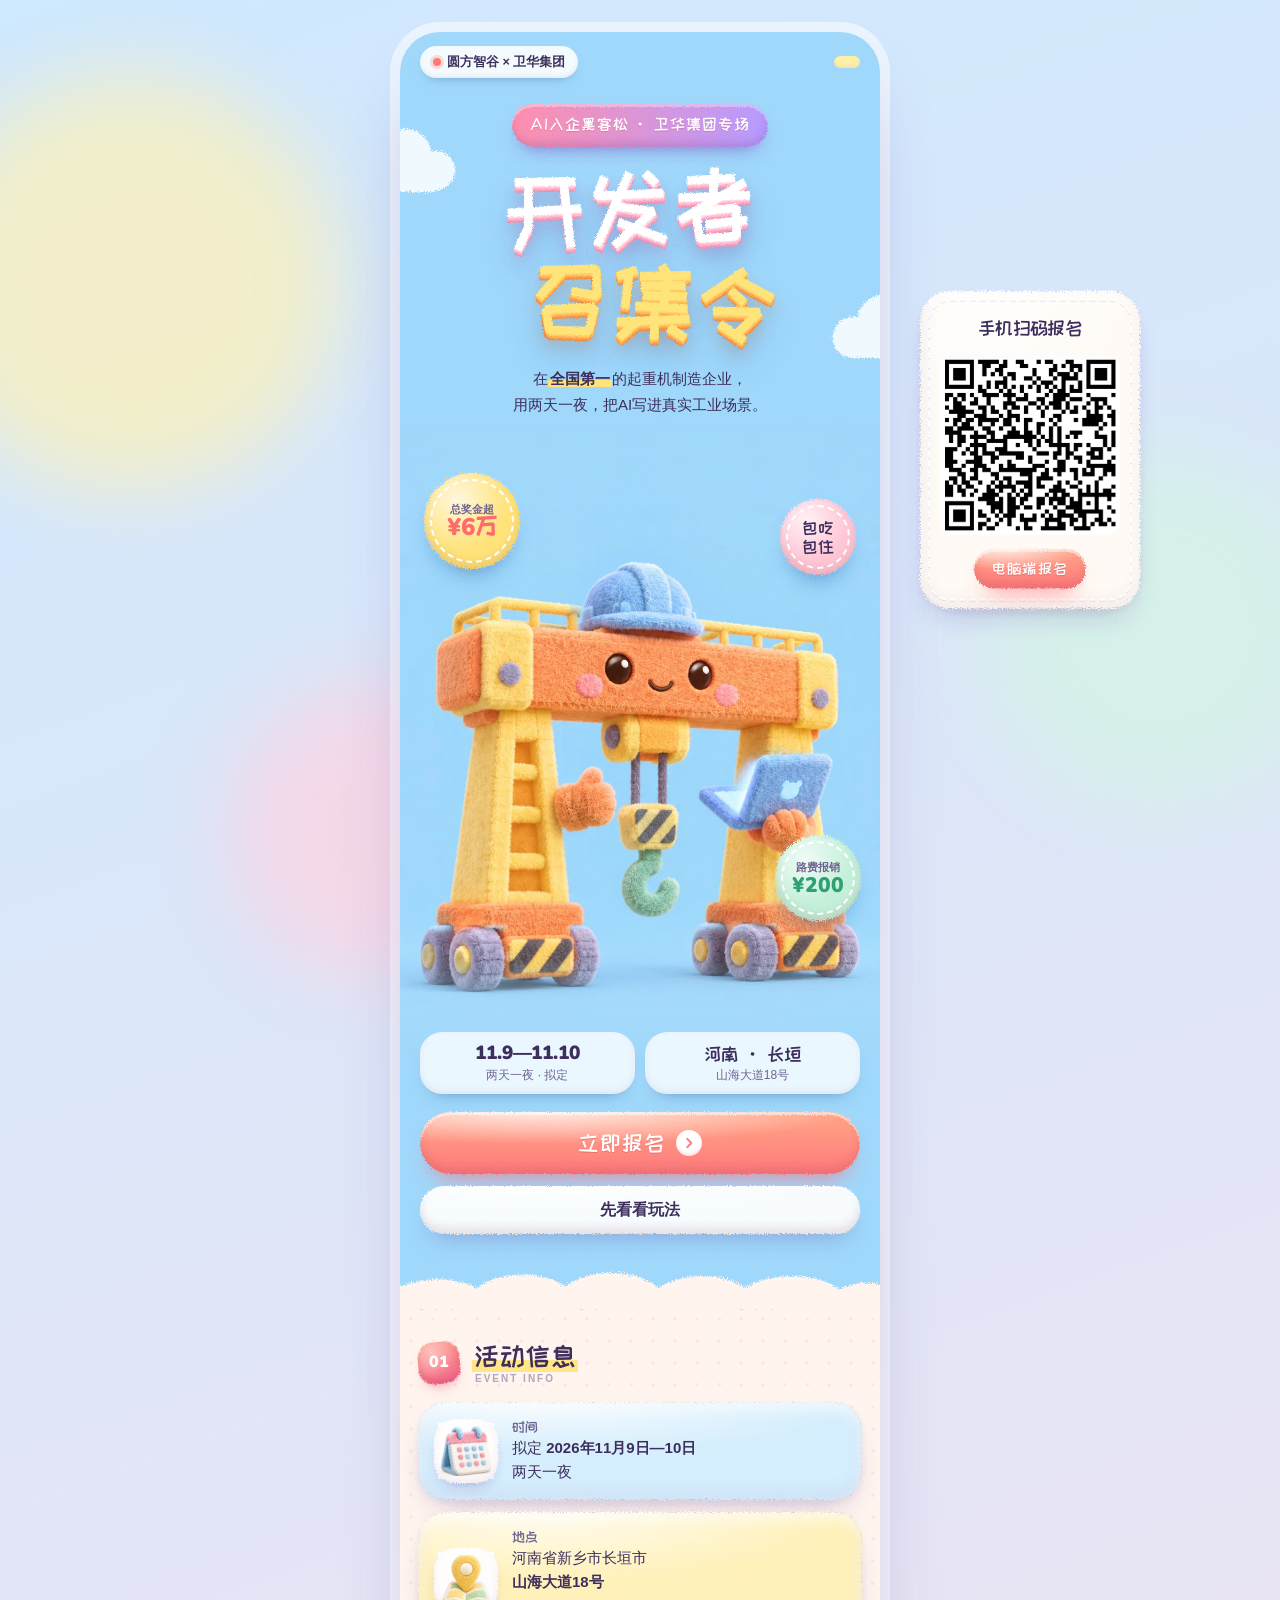
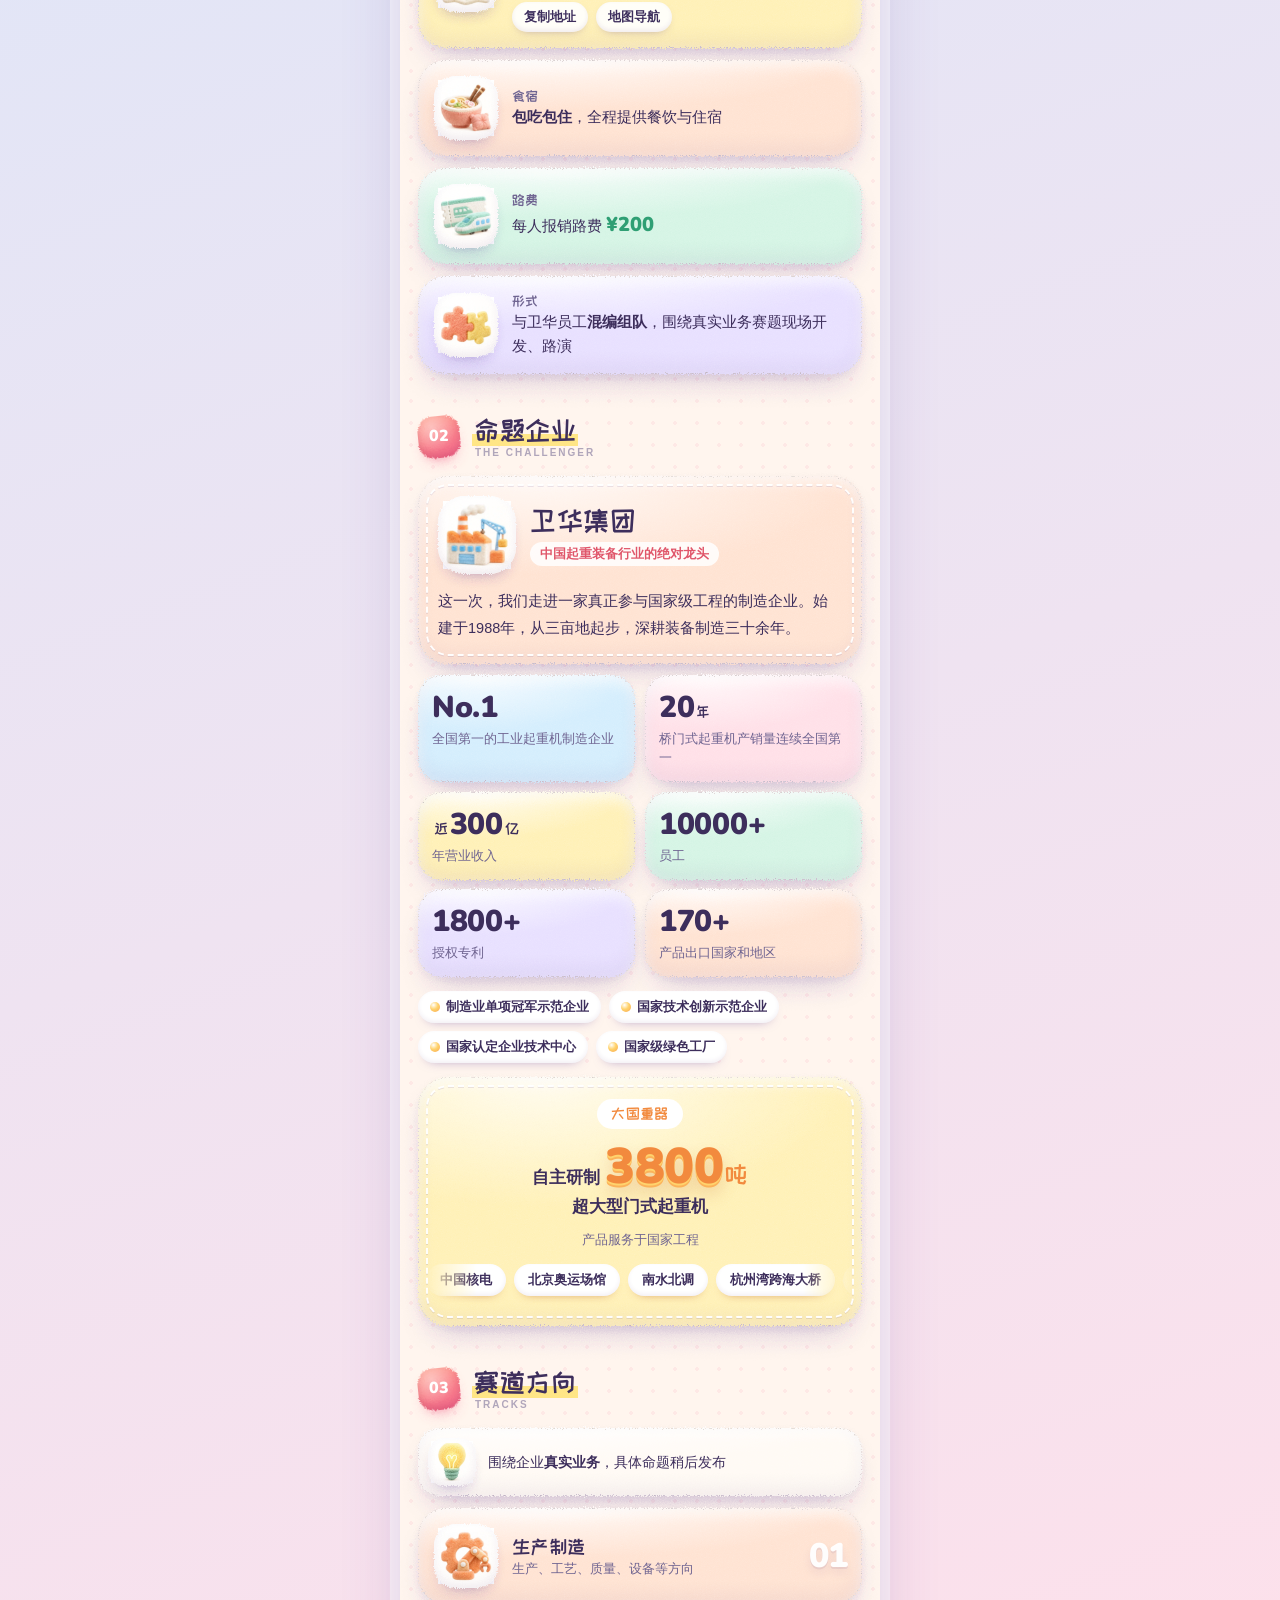
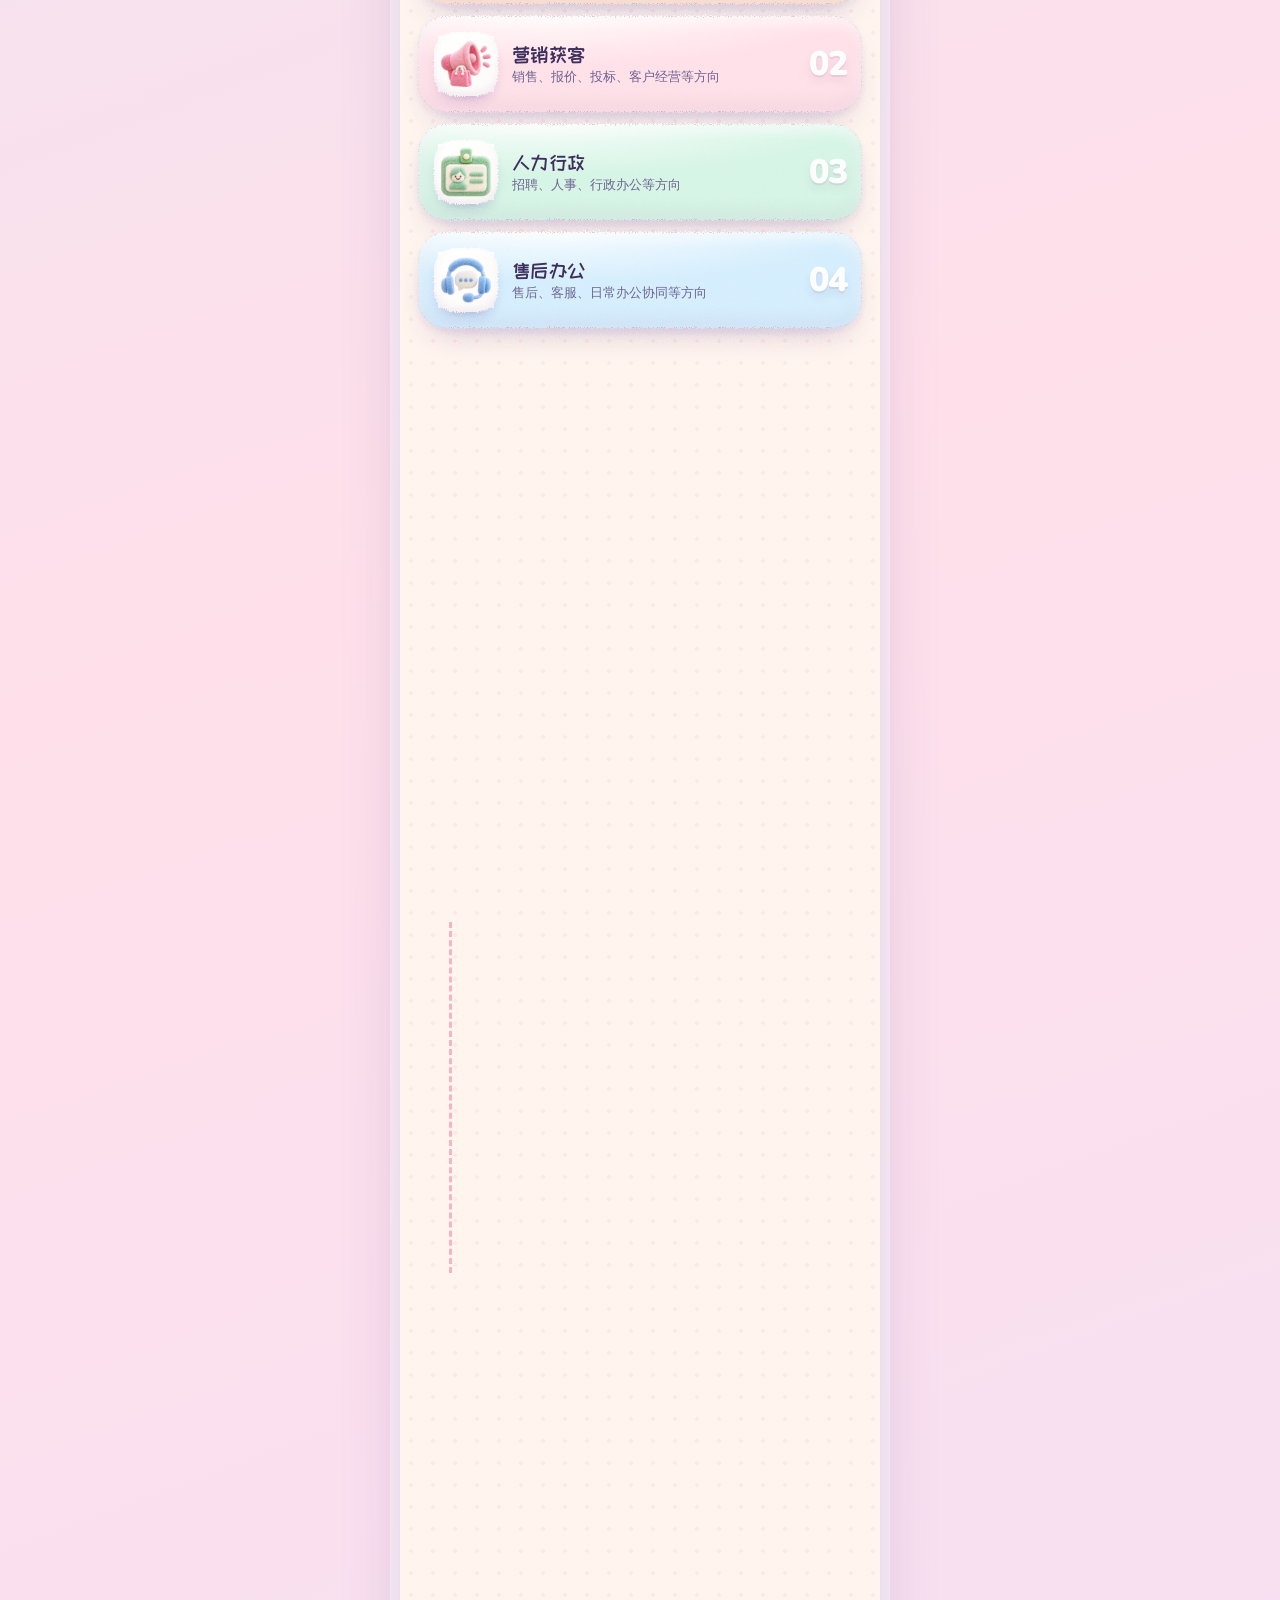
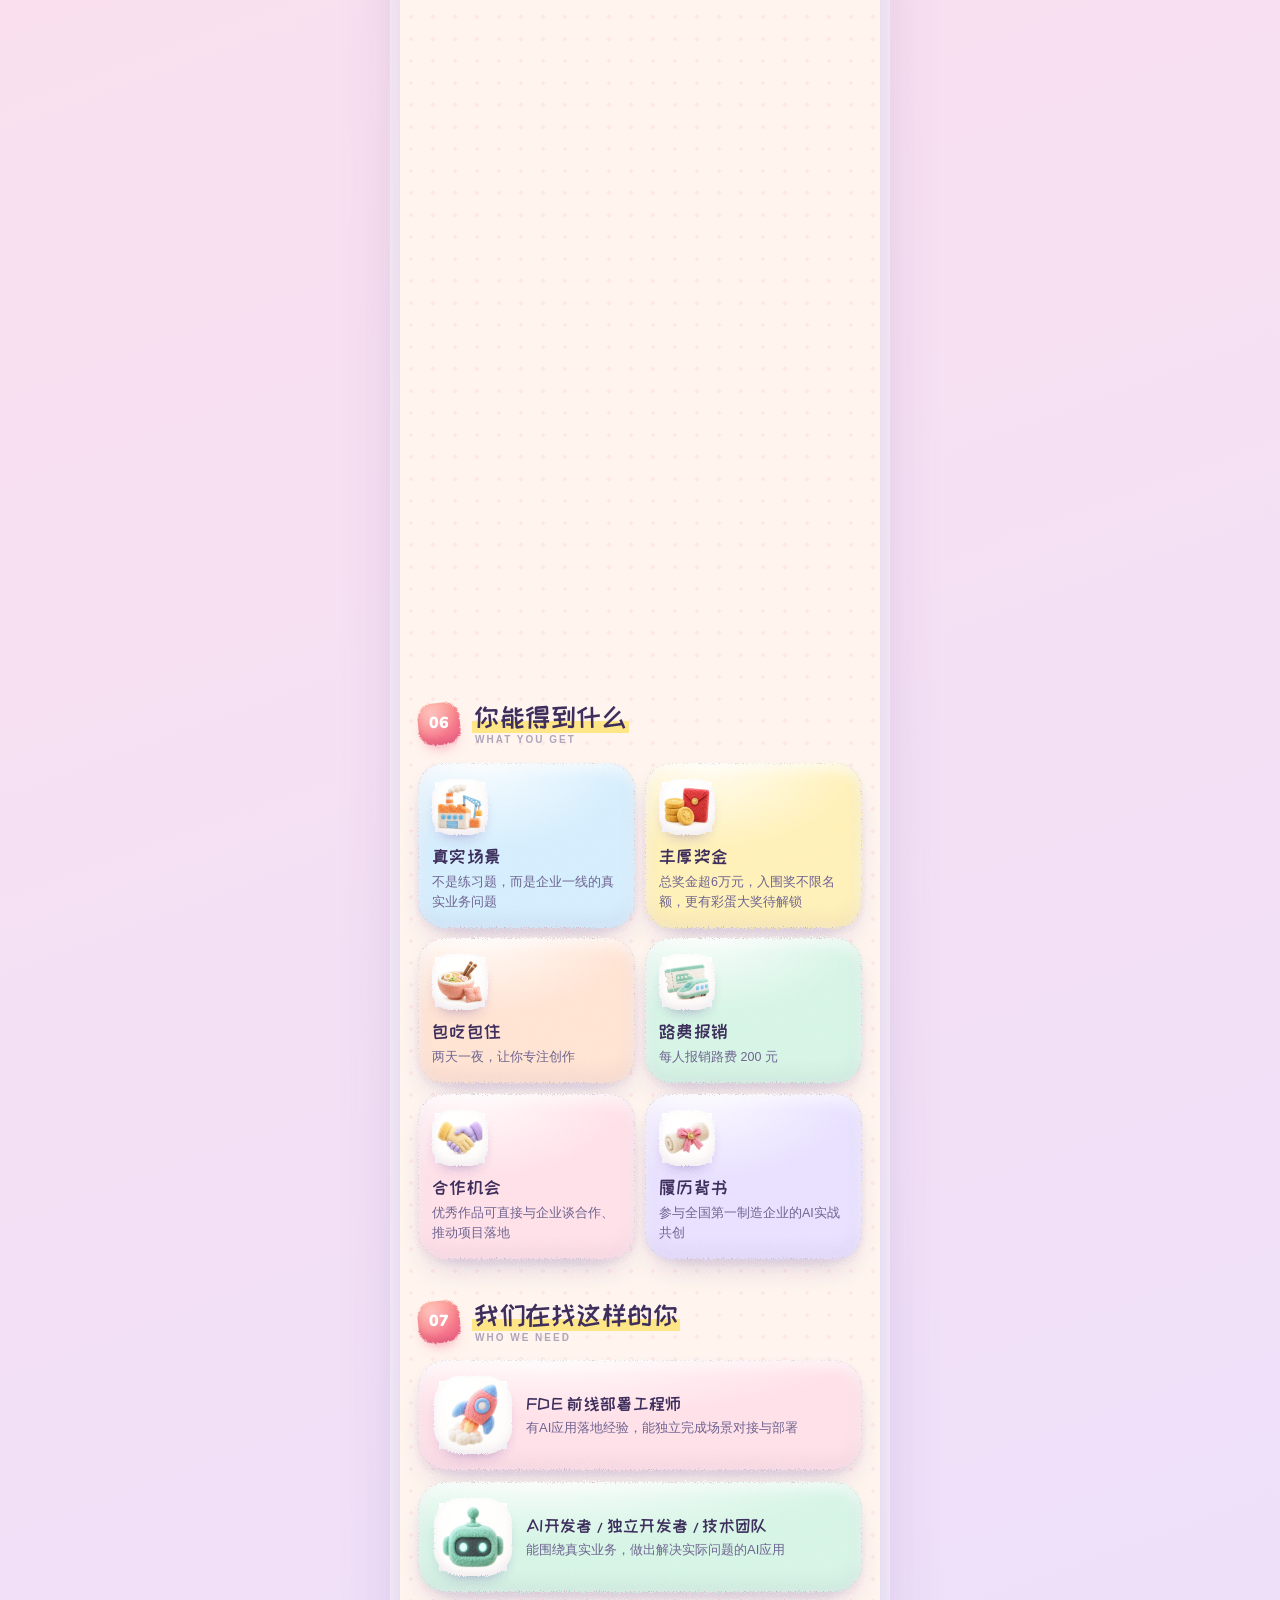
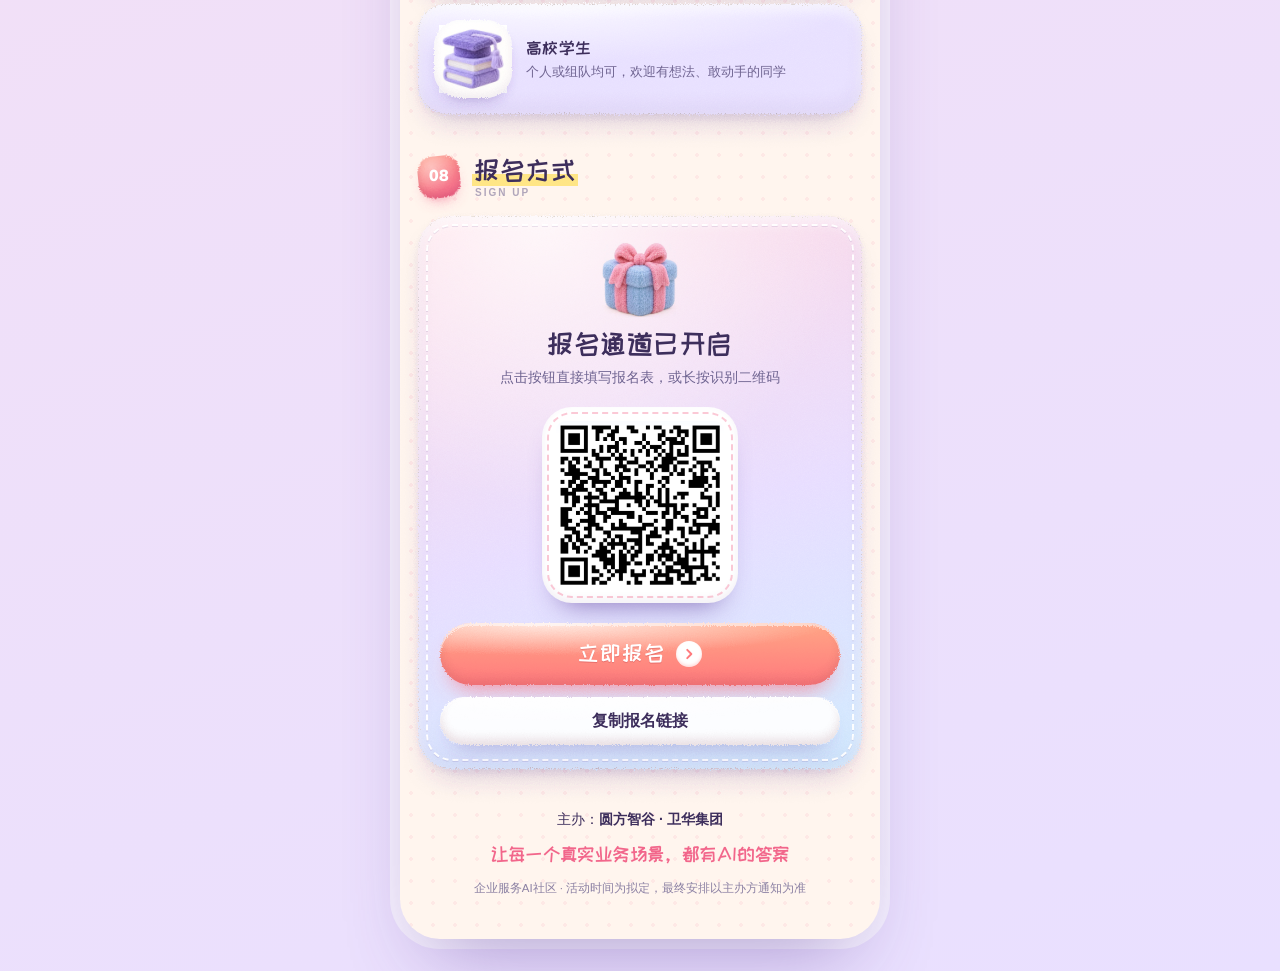
==== index.html @ 85cbe7b7 "Add plush-style signup H5 for Weihua AI hackathon Co-authored-by: factory-droid[bot] <138933559+fact" ====
<!DOCTYPE html>
<html lang="zh-CN">
<head>
  <meta charset="UTF-8">
  <meta name="viewport" content="width=device-width, initial-scale=1, viewport-fit=cover">
  <meta name="format-detection" content="telephone=no">
  <meta name="theme-color" content="#a0d8fb">
  <title>开发者召集令 · AI入企黑客松 卫华集团专场</title>
  <meta name="description" content="在全国第一的起重机制造企业，用两天一夜，把AI写进真实工业场景。2026年11月9日—10日，河南长垣，总奖金超6万元，包吃包住，每人报销路费200元。">
  <meta property="og:title" content="开发者召集令 · AI入企黑客松 卫华集团专场">
  <meta property="og:description" content="两天一夜，把AI写进真实工业场景。总奖金超6万，包吃包住，路费报销。">
  <meta property="og:image" content="assets/img/hero-crane.webp">
  <link rel="icon" href="assets/img/favicon.png">
  <link rel="apple-touch-icon" href="assets/img/favicon.png">
  <link rel="preload" href="assets/fonts/display.woff2" as="font" type="font/woff2" crossorigin>
  <link rel="preload" href="assets/img/hero-crane.webp" as="image">
  <link rel="stylesheet" href="css/style.css">
  <script>document.documentElement.classList.add('js')</script>
</head>
<body>
  <svg class="defs" width="0" height="0" aria-hidden="true" focusable="false">
    <filter id="fuzz" x="-6%" y="-6%" width="112%" height="112%">
      <feTurbulence type="fractalNoise" baseFrequency="0.8" numOctaves="2" seed="7" result="noise"/>
      <feDisplacementMap in="SourceGraphic" in2="noise" scale="7" xChannelSelector="R" yChannelSelector="G"/>
    </filter>
    <filter id="fuzz-soft" x="-6%" y="-6%" width="112%" height="112%">
      <feTurbulence type="fractalNoise" baseFrequency="0.95" numOctaves="2" seed="3" result="noise"/>
      <feDisplacementMap in="SourceGraphic" in2="noise" scale="4" xChannelSelector="R" yChannelSelector="G"/>
    </filter>
    <filter id="fuzz-text" x="-4%" y="-4%" width="108%" height="112%">
      <feTurbulence type="fractalNoise" baseFrequency="1.1" numOctaves="2" seed="11" result="noise"/>
      <feDisplacementMap in="SourceGraphic" in2="noise" scale="3.2" xChannelSelector="R" yChannelSelector="G"/>
    </filter>
  </svg>

  <div class="backdrop" aria-hidden="true">
    <span class="blob b1"></span><span class="blob b2"></span><span class="blob b3"></span>
  </div>

  <aside class="desk-qr" aria-label="手机扫码报名">
    <div class="plush tone-cream desk-qr-card">
      <i class="seam"></i>
      <p class="desk-qr-title d">手机扫码报名</p>
      <img src="assets/img/signup-qr.png" alt="卫华集团黑客松大赛报名二维码" width="180" height="180">
      <a class="btn btn-primary btn-sm" href="https://yuanfangs.feishu.cn/share/base/form/shrcnOpvaC4x1ngvjy9PkSWt6Gh" target="_blank" rel="noopener" data-signup>电脑端报名</a>
    </div>
  </aside>

  <main class="page">
    <!-- 主视觉 -->
    <header class="hero" id="top">
      <div class="hero-top">
        <span class="pill pill-white"><i class="dot"></i>圆方智谷 × 卫华集团</span>
        <span class="pill pill-lemon" id="countdown" hidden></span>
      </div>

      <div class="hero-copy">
        <p class="hero-kicker d">AI入企黑客松 · 卫华集团专场</p>
        <h1 class="hero-title d" aria-label="开发者召集令">
          <span class="t1">开发者</span>
          <span class="t2">召集令</span>
        </h1>
        <p class="hero-sub">在<b>全国第一</b>的起重机制造企业，<br>用两天一夜，把AI写进真实工业场景。</p>
      </div>

      <div class="hero-stage">
        <img class="hero-crane" src="assets/img/hero-crane.webp" width="900" height="1200" alt="抱着笔记本电脑的毛绒起重机吉祥物">
        <div class="sticker s-prize" data-boing>
          <small>总奖金超</small><b class="n">¥6万</b>
        </div>
        <div class="sticker s-stay" data-boing>包吃<br>包住</div>
        <div class="sticker s-ticket" data-boing><small>路费报销</small><b class="n">¥200</b></div>
      </div>

      <div class="hero-facts">
        <div class="fact"><b class="n">11.9—11.10</b><span>两天一夜 · 拟定</span></div>
        <div class="fact"><b class="d">河南 · 长垣</b><span>山海大道18号</span></div>
      </div>

      <div class="hero-cta" id="heroCta">
        <a class="btn btn-primary btn-lg" href="https://yuanfangs.feishu.cn/share/base/form/shrcnOpvaC4x1ngvjy9PkSWt6Gh" target="_blank" rel="noopener" data-signup>
          <span>立即报名</span><i class="arrow" aria-hidden="true"></i>
        </a>
        <a class="btn btn-soft" href="#info">先看看玩法</a>
      </div>

      <svg class="hero-cloud" viewBox="0 0 480 60" preserveAspectRatio="none" aria-hidden="true">
        <path d="M0 60 V34 C30 14 58 14 84 30 C104 8 146 6 168 28 C192 4 236 4 258 30 C280 10 320 8 342 30 C366 8 412 10 432 32 C450 20 468 22 480 30 V60 Z"/>
      </svg>
    </header>

    <!-- 01 活动信息 -->
    <section class="sec" id="info">
      <div class="sec-head reveal">
        <span class="sec-no n">01</span>
        <h2 class="d">活动信息</h2>
        <span class="sec-en">EVENT INFO</span>
      </div>

      <ul class="info-list">
        <li class="plush info-item tone-sky reveal">
          <span class="tile"><img src="assets/img/ic-calendar.webp" alt="" width="160" height="160"></span>
          <div class="info-body">
            <h3 class="d">时间</h3>
            <p>拟定 <b>2026年11月9日—10日</b><br>两天一夜</p>
          </div>
        </li>
        <li class="plush info-item tone-lemon reveal">
          <span class="tile"><img src="assets/img/ic-pin.webp" alt="" width="160" height="160"></span>
          <div class="info-body">
            <h3 class="d">地点</h3>
            <p>河南省新乡市长垣市<br><b>山海大道18号</b></p>
            <div class="info-actions">
              <button class="chip-btn" type="button" data-copy="河南省新乡市长垣市山海大道18号" data-toast="地址已复制">复制地址</button>
              <a class="chip-btn" href="https://uri.amap.com/search?keyword=%E6%B2%B3%E5%8D%97%E7%9C%81%E6%96%B0%E4%B9%A1%E5%B8%82%E9%95%BF%E5%9E%A3%E5%B8%82%E5%B1%B1%E6%B5%B7%E5%A4%A7%E9%81%9318%E5%8F%B7" target="_blank" rel="noopener">地图导航</a>
            </div>
          </div>
        </li>
        <li class="plush info-item tone-peach reveal">
          <span class="tile"><img src="assets/img/ic-food.webp" alt="" width="160" height="160"></span>
          <div class="info-body">
            <h3 class="d">食宿</h3>
            <p><b>包吃包住</b>，全程提供餐饮与住宿</p>
          </div>
        </li>
        <li class="plush info-item tone-mint reveal">
          <span class="tile"><img src="assets/img/ic-ticket.webp" alt="" width="160" height="160"></span>
          <div class="info-body">
            <h3 class="d">路费</h3>
            <p>每人报销路费 <b class="n">¥200</b></p>
          </div>
        </li>
        <li class="plush info-item tone-lilac reveal">
          <span class="tile"><img src="assets/img/ic-puzzle.webp" alt="" width="160" height="160"></span>
          <div class="info-body">
            <h3 class="d">形式</h3>
            <p>与卫华员工<b>混编组队</b>，围绕真实业务赛题现场开发、路演</p>
          </div>
        </li>
      </ul>
    </section>

    <!-- 02 命题企业 -->
    <section class="sec" id="company">
      <div class="sec-head reveal">
        <span class="sec-no n">02</span>
        <h2 class="d">命题企业</h2>
        <span class="sec-en">THE CHALLENGER</span>
      </div>

      <div class="plush company-card tone-peach reveal">
        <i class="seam"></i>
        <div class="company-top">
          <span class="tile tile-lg"><img src="assets/img/ic-factory.webp" alt="" width="160" height="160"></span>
          <div>
            <h3 class="d">卫华集团</h3>
            <p class="company-tag">中国起重装备行业的绝对龙头</p>
          </div>
        </div>
        <p class="company-lead">这一次，我们走进一家真正参与国家级工程的制造企业。始建于1988年，从三亩地起步，深耕装备制造三十余年。</p>
      </div>

      <div class="stats">
        <div class="plush stat tone-sky reveal"><b class="n">No.1</b><span>全国第一的工业起重机制造企业</span></div>
        <div class="plush stat tone-pink reveal"><b class="n">20<em>年</em></b><span>桥门式起重机产销量连续全国第一</span></div>
        <div class="plush stat tone-lemon reveal"><b class="n"><em>近</em>300<em>亿</em></b><span>年营业收入</span></div>
        <div class="plush stat tone-mint reveal"><b class="n">10000+</b><span>员工</span></div>
        <div class="plush stat tone-lilac reveal"><b class="n">1800+</b><span>授权专利</span></div>
        <div class="plush stat tone-peach reveal"><b class="n">170+</b><span>产品出口国家和地区</span></div>
      </div>

      <ul class="honors reveal">
        <li>制造业单项冠军示范企业</li>
        <li>国家技术创新示范企业</li>
        <li>国家认定企业技术中心</li>
        <li>国家级绿色工厂</li>
      </ul>

      <div class="plush mega tone-lemon reveal">
        <i class="seam"></i>
        <p class="mega-label d">大国重器</p>
        <p class="mega-main">自主研制 <b class="n">3800</b><b class="d">吨</b><br>超大型门式起重机</p>
        <p class="mega-sub">产品服务于国家工程</p>
        <div class="marquee" aria-label="中国核电、北京奥运场馆、南水北调、杭州湾跨海大桥">
          <div class="marquee-track">
            <span>中国核电</span><span>北京奥运场馆</span><span>南水北调</span><span>杭州湾跨海大桥</span>
            <span aria-hidden="true">中国核电</span><span aria-hidden="true">北京奥运场馆</span><span aria-hidden="true">南水北调</span><span aria-hidden="true">杭州湾跨海大桥</span>
          </div>
        </div>
      </div>
    </section>

    <!-- 03 赛道方向 -->
    <section class="sec" id="tracks">
      <div class="sec-head reveal">
        <span class="sec-no n">03</span>
        <h2 class="d">赛道方向</h2>
        <span class="sec-en">TRACKS</span>
      </div>

      <div class="plush notice tone-cream reveal">
        <span class="tile tile-sm"><img src="assets/img/ic-bulb.webp" alt="" width="160" height="160"></span>
        <p>围绕企业<b>真实业务</b>，具体命题稍后发布</p>
      </div>

      <ol class="tracks">
        <li class="plush track tone-peach reveal">
          <span class="tile"><img src="assets/img/ic-track-make.webp" alt="" width="160" height="160"></span>
          <div><h3 class="d">生产制造</h3><p>生产、工艺、质量、设备等方向</p></div>
          <span class="track-no n">01</span>
        </li>
        <li class="plush track tone-pink reveal">
          <span class="tile"><img src="assets/img/ic-track-market.webp" alt="" width="160" height="160"></span>
          <div><h3 class="d">营销获客</h3><p>销售、报价、投标、客户经营等方向</p></div>
          <span class="track-no n">02</span>
        </li>
        <li class="plush track tone-mint reveal">
          <span class="tile"><img src="assets/img/ic-track-hr.webp" alt="" width="160" height="160"></span>
          <div><h3 class="d">人力行政</h3><p>招聘、人事、行政办公等方向</p></div>
          <span class="track-no n">03</span>
        </li>
        <li class="plush track tone-sky reveal">
          <span class="tile"><img src="assets/img/ic-track-service.webp" alt="" width="160" height="160"></span>
          <div><h3 class="d">售后办公</h3><p>售后、客服、日常办公协同等方向</p></div>
          <span class="track-no n">04</span>
        </li>
        <li class="plush track tone-lilac reveal">
          <span class="tile"><img src="assets/img/ic-track-content.webp" alt="" width="160" height="160"></span>
          <div><h3 class="d">内容创作</h3><p>文案、设计素材、视频、培训材料等方向</p></div>
          <span class="track-no n">05</span>
        </li>
      </ol>
    </section>

    <!-- 04 两天一夜怎么玩 -->
    <section class="sec" id="flow">
      <div class="sec-head reveal">
        <span class="sec-no n">04</span>
        <h2 class="d">两天一夜怎么玩</h2>
        <span class="sec-en">HOW IT WORKS</span>
      </div>

      <figure class="plush team-card reveal">
        <img src="assets/img/team.webp" width="960" height="720" alt="三只毛绒小伙伴击掌组队：开发者、工程师和学生">
        <figcaption><span class="d">外部开发者 × 卫华员工</span>组成实战小队</figcaption>
      </figure>

      <ol class="steps">
        <li class="step reveal">
          <span class="tile tone-peach-bg"><img src="assets/img/ic-puzzle.webp" alt="" width="160" height="160"></span>
          <div class="plush step-card tone-white">
            <span class="step-no n">STEP 1</span>
            <h3 class="d">混编组队</h3>
            <p>外部开发者与卫华员工混编，组成实战小队</p>
          </div>
        </li>
        <li class="step reveal">
          <span class="tile tone-sky-bg"><img src="assets/img/ic-laptop.webp" alt="" width="160" height="160"></span>
          <div class="plush step-card tone-white">
            <span class="step-no n">STEP 2</span>
            <h3 class="d">现场开发</h3>
            <p>两天一夜，围绕真实赛题动手共创</p>
          </div>
        </li>
        <li class="step reveal">
          <span class="tile tone-pink-bg"><img src="assets/img/ic-mic.webp" alt="" width="160" height="160"></span>
          <div class="plush step-card tone-white">
            <span class="step-no n">STEP 3</span>
            <h3 class="d">路演</h3>
            <p>各队呈现作品，现场讲解与答辩</p>
          </div>
        </li>
        <li class="step reveal">
          <span class="tile tone-lemon-bg"><img src="assets/img/ic-medal.webp" alt="" width="160" height="160"></span>
          <div class="plush step-card tone-white">
            <span class="step-no n">STEP 4</span>
            <h3 class="d">评审颁奖</h3>
            <p>评委打分，现场公布结果并颁奖</p>
          </div>
        </li>
      </ol>
    </section>

    <!-- 05 赛制与奖金 -->
    <section class="sec" id="prize">
      <div class="sec-head reveal">
        <span class="sec-no n">05</span>
        <h2 class="d">赛制与奖金</h2>
        <span class="sec-en">AWARDS</span>
      </div>

      <div class="plush prize-card reveal">
        <i class="seam"></i>
        <div class="prize-hero">
          <img class="prize-trophy" src="assets/img/trophy.webp" width="760" height="760" alt="开心的毛绒奖杯和金币">
          <div class="prize-total">
            <span class="d">总奖金超</span>
            <b class="n">¥60,000</b>
          </div>
        </div>

        <div class="podium" role="list">
          <div class="podium-col p2" role="listitem">
            <p class="podium-prize"><small>各</small><b class="n">¥5,000</b></p>
            <div class="plush block"><span class="d">二等奖</span><em>2名</em></div>
          </div>
          <div class="podium-col p1" role="listitem">
            <p class="podium-prize"><b class="n">¥10,000</b></p>
            <div class="plush block"><span class="d">一等奖</span><em>1名</em></div>
          </div>
          <div class="podium-col p3" role="listitem">
            <p class="podium-prize"><small>各</small><b class="n">¥2,000</b></p>
            <div class="plush block"><span class="d">三等奖</span><em>5名</em></div>
          </div>
        </div>

        <ul class="prize-rows">
          <li class="plush prize-row tone-white">
            <span class="tile tile-sm"><img src="assets/img/ic-coins.webp" alt="" width="160" height="160"></span>
            <div><h3 class="d">入围奖</h3><p><b>不限名额</b>，每个 <b class="n">¥1,000</b></p></div>
          </li>
          <li class="plush prize-row tone-white">
            <span class="tile tile-sm"><img src="assets/img/ic-egg.webp" alt="" width="160" height="160"></span>
            <div><h3 class="d">大奖彩蛋</h3><p>更多大奖彩蛋待解锁，后续公布</p></div>
          </li>
        </ul>

        <div class="coop">
          <img src="assets/img/ic-handshake.webp" alt="" width="160" height="160">
          <p>优秀案例可直接与<b>卫华集团</b>谈合作，获得真实项目落地与长期合作机会</p>
        </div>
      </div>
    </section>

    <!-- 06 你能得到什么 -->
    <section class="sec" id="gain">
      <div class="sec-head reveal">
        <span class="sec-no n">06</span>
        <h2 class="d">你能得到什么</h2>
        <span class="sec-en">WHAT YOU GET</span>
      </div>

      <div class="gains">
        <div class="plush gain tone-sky reveal">
          <span class="tile"><img src="assets/img/ic-factory.webp" alt="" width="160" height="160"></span>
          <h3 class="d">真实场景</h3><p>不是练习题，而是企业一线的真实业务问题</p>
        </div>
        <div class="plush gain tone-lemon reveal">
          <span class="tile"><img src="assets/img/ic-coins.webp" alt="" width="160" height="160"></span>
          <h3 class="d">丰厚奖金</h3><p>总奖金超6万元，入围奖不限名额，更有彩蛋大奖待解锁</p>
        </div>
        <div class="plush gain tone-peach reveal">
          <span class="tile"><img src="assets/img/ic-food.webp" alt="" width="160" height="160"></span>
          <h3 class="d">包吃包住</h3><p>两天一夜，让你专注创作</p>
        </div>
        <div class="plush gain tone-mint reveal">
          <span class="tile"><img src="assets/img/ic-ticket.webp" alt="" width="160" height="160"></span>
          <h3 class="d">路费报销</h3><p>每人报销路费 200 元</p>
        </div>
        <div class="plush gain tone-pink reveal">
          <span class="tile"><img src="assets/img/ic-handshake.webp" alt="" width="160" height="160"></span>
          <h3 class="d">合作机会</h3><p>优秀作品可直接与企业谈合作、推动项目落地</p>
        </div>
        <div class="plush gain tone-lilac reveal">
          <span class="tile"><img src="assets/img/ic-scroll.webp" alt="" width="160" height="160"></span>
          <h3 class="d">履历背书</h3><p>参与全国第一制造企业的AI实战共创</p>
        </div>
      </div>
    </section>

    <!-- 07 我们在找这样的你 -->
    <section class="sec" id="who">
      <div class="sec-head reveal">
        <span class="sec-no n">07</span>
        <h2 class="d">我们在找这样的你</h2>
        <span class="sec-en">WHO WE NEED</span>
      </div>

      <div class="roles">
        <div class="plush role tone-pink reveal">
          <span class="tile tile-lg"><img src="assets/img/ic-rocket.webp" alt="" width="160" height="160"></span>
          <div><h3 class="d">FDE 前线部署工程师</h3><p>有AI应用落地经验，能独立完成场景对接与部署</p></div>
        </div>
        <div class="plush role tone-mint reveal">
          <span class="tile tile-lg"><img src="assets/img/ic-robot.webp" alt="" width="160" height="160"></span>
          <div><h3 class="d"><span class="nw">AI开发者 /</span> <span class="nw">独立开发者 /</span> <span class="nw">技术团队</span></h3><p>能围绕真实业务，做出解决实际问题的AI应用</p></div>
        </div>
        <div class="plush role tone-lilac reveal">
          <span class="tile tile-lg"><img src="assets/img/ic-student.webp" alt="" width="160" height="160"></span>
          <div><h3 class="d">高校学生</h3><p>个人或组队均可，欢迎有想法、敢动手的同学</p></div>
        </div>
      </div>
    </section>

    <!-- 08 报名方式 -->
    <section class="sec sec-signup" id="signup">
      <div class="sec-head reveal">
        <span class="sec-no n">08</span>
        <h2 class="d">报名方式</h2>
        <span class="sec-en">SIGN UP</span>
      </div>

      <div class="plush signup-card reveal">
        <i class="seam"></i>
        <img class="signup-gift" src="assets/img/ic-gift.webp" alt="" width="160" height="160">
        <p class="signup-title d">报名通道已开启</p>
        <p class="signup-sub">点击按钮直接填写报名表，或长按识别二维码</p>
        <div class="qr-frame">
          <img src="assets/img/signup-qr.png" width="300" height="300" alt="卫华集团黑客松大赛报名二维码，长按识别">
        </div>
        <a class="btn btn-primary btn-lg btn-block" href="https://yuanfangs.feishu.cn/share/base/form/shrcnOpvaC4x1ngvjy9PkSWt6Gh" target="_blank" rel="noopener" data-signup>
          <span>立即报名</span><i class="arrow" aria-hidden="true"></i>
        </a>
        <button class="btn btn-soft btn-block" type="button" data-copy="https://yuanfangs.feishu.cn/share/base/form/shrcnOpvaC4x1ngvjy9PkSWt6Gh" data-toast="报名链接已复制，可粘贴到浏览器打开">复制报名链接</button>
      </div>
    </section>

    <footer class="foot">
      <p class="foot-host">主办：<b>圆方智谷 · 卫华集团</b></p>
      <p class="foot-slogan d">让每一个真实业务场景，都有AI的答案</p>
      <p class="foot-note">企业服务AI社区 · 活动时间为拟定，最终安排以主办方通知为准</p>
    </footer>
  </main>

  <div class="dock" id="dock" aria-hidden="true">
    <div class="dock-inner">
      <div class="dock-text">
        <b class="d">总奖金超 ¥6万</b>
        <span>包吃包住 · 路费报销</span>
      </div>
      <a class="btn btn-primary" href="https://yuanfangs.feishu.cn/share/base/form/shrcnOpvaC4x1ngvjy9PkSWt6Gh" target="_blank" rel="noopener" tabindex="-1" data-signup>
        <span>立即报名</span><i class="arrow" aria-hidden="true"></i>
      </a>
    </div>
  </div>

  <div class="toast" id="toast" role="status" aria-live="polite"></div>

  <script src="js/main.js" defer></script>
</body>
</html>
---- css/style.css ----
@font-face {
  font-family: "PlushDisplay";
  src: url("../assets/fonts/display.woff2") format("woff2");
  font-display: swap;
}
@font-face {
  font-family: "PlushNum";
  src: url("../assets/fonts/num.woff2") format("woff2");
  font-weight: 200 1000;
  font-display: swap;
}

:root {
  --ink: #3d2e5c;
  --ink-2: #6f6491;
  --coral: #ff7a72;
  --berry: #f2668b;
  --page: #fff5ee;

  --sky: #d3edfd;
  --pink: #ffdfe7;
  --lemon: #fff0b5;
  --mint: #d4f4e4;
  --lilac: #e7dfff;
  --peach: #ffe2d1;
  --cream: #fffaf4;
  --white: #ffffff;

  --hero-blue: #a0d8fb;
  --team-pink: #fbced6;
  --trophy-lilac: #d6cbfc;

  --font-body: -apple-system, BlinkMacSystemFont, "PingFang SC", "Hiragino Sans GB", "Microsoft YaHei", "Noto Sans SC", sans-serif;
  --font-display: "PlushDisplay", "PingFang SC", "Microsoft YaHei", sans-serif;
  --font-num: "PlushNum", "PlushDisplay", "PingFang SC", sans-serif;

  --hl: radial-gradient(120% 90% at 28% 0%, rgba(255, 255, 255, .78), rgba(255, 255, 255, 0) 58%);
  --fiber: url("data:image/svg+xml,%3Csvg xmlns='http://www.w3.org/2000/svg' width='160' height='160'%3E%3Cfilter id='f'%3E%3CfeTurbulence type='fractalNoise' baseFrequency='1.15' numOctaves='3' stitchTiles='stitch'/%3E%3CfeColorMatrix type='saturate' values='0'/%3E%3C/filter%3E%3Crect width='160' height='160' filter='url(%23f)'/%3E%3C/svg%3E");
  --spring: cubic-bezier(.34, 1.56, .64, 1);
}

* { box-sizing: border-box; }
html { -webkit-text-size-adjust: 100%; scroll-behavior: smooth; }
body {
  margin: 0;
  background: var(--page);
  color: var(--ink);
  font-family: var(--font-body);
  font-size: 15px;
  line-height: 1.6;
  -webkit-font-smoothing: antialiased;
  -webkit-tap-highlight-color: transparent;
  overflow-x: hidden;
}
img { display: block; max-width: 100%; }
h1, h2, h3, p, ul, ol, figure { margin: 0; padding: 0; }
ul, ol { list-style: none; }
b { font-weight: 700; }
.defs { position: absolute; width: 0; height: 0; overflow: hidden; }

.d { font-family: var(--font-display); font-weight: 400; letter-spacing: .02em; }
.n { font-family: var(--font-num); font-weight: 900; letter-spacing: -.01em; }

/* ---------- plush surface ---------- */
.plush {
  --bg: var(--white);
  --r: 28px;
  position: relative;
  isolation: isolate;
  border-radius: var(--r);
}
.plush::before,
.plush::after {
  content: "";
  position: absolute;
  inset: 0;
  z-index: -1;
  border-radius: inherit;
  pointer-events: none;
}
.plush::before {
  background: var(--hl), var(--bg);
  box-shadow:
    inset 0 -8px 18px rgba(80, 40, 120, .07),
    inset 0 6px 14px rgba(255, 255, 255, .75),
    0 16px 30px -16px rgba(90, 60, 150, .38),
    0 3px 8px rgba(90, 60, 150, .06);
  filter: url(#fuzz);
}
.plush::after {
  background-image: var(--fiber);
  background-size: 150px;
  mix-blend-mode: soft-light;
  opacity: var(--fiber-op, .55);
}
.seam {
  position: absolute;
  inset: 8px;
  border: 2px dashed rgba(255, 255, 255, .95);
  border-radius: calc(var(--r) - 8px);
  pointer-events: none;
  filter: drop-shadow(0 1px 0 rgba(80, 40, 120, .12));
}

.tone-sky { --bg: var(--sky); }
.tone-pink { --bg: var(--pink); }
.tone-lemon { --bg: var(--lemon); }
.tone-mint { --bg: var(--mint); }
.tone-lilac { --bg: var(--lilac); }
.tone-peach { --bg: var(--peach); }
.tone-cream { --bg: var(--cream); }
.tone-white { --bg: var(--white); }

/* icon tile: icons have a pure white ground, multiply drops it onto the tile */
.tile {
  --tile: #fffdfb;
  --size: 64px;
  position: relative;
  isolation: isolate;
  flex: none;
  display: grid;
  place-items: center;
  width: var(--size);
  height: var(--size);
  border-radius: calc(var(--size) * .34);
}
.tile::before {
  content: "";
  position: absolute;
  inset: 0;
  z-index: -1;
  border-radius: inherit;
  background: radial-gradient(circle at 35% 25%, #fff 0, var(--tile) 70%);
  box-shadow:
    inset 0 -4px 8px rgba(80, 40, 120, .08),
    inset 0 3px 5px rgba(255, 255, 255, .9),
    0 8px 14px -8px rgba(90, 60, 150, .45);
  filter: url(#fuzz-soft);
}
.tile img {
  width: 88%;
  height: 88%;
  object-fit: contain;
  mix-blend-mode: multiply;
}
.tile-sm { --size: 48px; }
.tile-lg { --size: 78px; }
.tone-peach-bg { --tile: #ffe2d1; }
.tone-sky-bg { --tile: #d6eefd; }
.tone-pink-bg { --tile: #ffe0e8; }
.tone-lemon-bg { --tile: #fff1b8; }

/* ---------- buttons ---------- */
.btn {
  --bg: var(--white);
  --glow: rgba(90, 60, 150, .35);
  position: relative;
  isolation: isolate;
  display: inline-flex;
  align-items: center;
  justify-content: center;
  gap: 10px;
  min-height: 48px;
  padding: 0 24px;
  border: 0;
  border-radius: 999px;
  background: none;
  color: var(--ink);
  font: inherit;
  font-size: 16px;
  font-weight: 700;
  text-decoration: none;
  cursor: pointer;
  transition: transform .35s var(--spring);
  -webkit-user-select: none;
  user-select: none;
}
.btn::before {
  content: "";
  position: absolute;
  inset: 0;
  z-index: -1;
  border-radius: inherit;
  background: var(--hl), var(--bg);
  box-shadow:
    inset 0 3px 0 rgba(255, 255, 255, .55),
    inset 0 -6px 10px rgba(120, 40, 60, .14),
    0 14px 22px -12px var(--glow);
  filter: url(#fuzz-soft);
}
.btn:active { transform: scale(.95, .9); transition-duration: .12s; }
.btn:focus-visible { outline: 3px solid var(--ink); outline-offset: 4px; }
.btn-primary {
  --bg: linear-gradient(180deg, #ffa585 0%, #ff7a7d 100%);
  --glow: rgba(255, 104, 112, .75);
  color: #fff;
  font-family: var(--font-display);
  font-weight: 400;
  letter-spacing: .08em;
  text-shadow: 0 1px 0 rgba(190, 60, 70, .35);
}
.btn-soft { --bg: rgba(255, 255, 255, .92); }
.btn-lg { min-height: 62px; padding: 0 36px; font-size: 22px; }
.btn-sm { min-height: 40px; padding: 0 18px; font-size: 15px; }
.btn-block { display: flex; width: 100%; }
.arrow {
  width: 26px;
  height: 26px;
  border-radius: 50%;
  background: #fff url("data:image/svg+xml,%3Csvg xmlns='http://www.w3.org/2000/svg' viewBox='0 0 24 24'%3E%3Cpath d='M9 5l7 7-7 7' fill='none' stroke='%23ff7a7d' stroke-width='3.4' stroke-linecap='round' stroke-linejoin='round'/%3E%3C/svg%3E") center / 14px no-repeat;
  box-shadow: inset 0 -2px 3px rgba(255, 122, 125, .25);
}

.chip-btn {
  display: inline-flex;
  align-items: center;
  min-height: 30px;
  padding: 0 12px;
  border: 0;
  border-radius: 999px;
  background: rgba(255, 255, 255, .9);
  box-shadow: inset 0 -2px 4px rgba(80, 40, 120, .08), 0 4px 10px -6px rgba(90, 60, 150, .5);
  color: var(--ink);
  font: inherit;
  font-size: 12.5px;
  font-weight: 600;
  text-decoration: none;
  cursor: pointer;
  transition: transform .3s var(--spring);
}
.chip-btn:active { transform: scale(.92); }

.pill {
  display: inline-flex;
  align-items: center;
  gap: 6px;
  padding: 6px 13px;
  border-radius: 999px;
  font-size: 12.5px;
  font-weight: 600;
  box-shadow: inset 0 -2px 4px rgba(80, 40, 120, .08), 0 6px 12px -8px rgba(40, 90, 150, .6);
}
.pill-white { background: rgba(255, 255, 255, .88); }
.pill-lemon { background: #fff1a8; }
.pill-lemon b { font-family: var(--font-num); font-weight: 900; font-size: 15px; margin: 0 1px; }
.dot { width: 8px; height: 8px; border-radius: 50%; background: var(--coral); box-shadow: 0 0 0 3px rgba(255, 122, 114, .25); }

/* ---------- layout ---------- */
.page {
  position: relative;
  width: 100%;
  max-width: 480px;
  margin: 0 auto;
  background: var(--page);
  background-image: radial-gradient(rgba(242, 102, 139, .09) 1.6px, transparent 1.8px);
  background-size: 22px 22px;
  overflow: hidden;
}

/* ---------- hero ---------- */
.hero {
  position: relative;
  padding: calc(14px + env(safe-area-inset-top)) 20px 76px;
  background: var(--hero-blue);
  text-align: center;
  overflow: hidden;
}
.hero::before,
.hero::after {
  content: "";
  position: absolute;
  z-index: 0;
  width: 120px;
  height: 64px;
  background:
    radial-gradient(circle at 26% 68%, #fff 0 20px, transparent 21px),
    radial-gradient(circle at 52% 44%, #fff 0 27px, transparent 28px),
    radial-gradient(circle at 78% 66%, #fff 0 19px, transparent 20px),
    radial-gradient(ellipse 46px 14px at 52% 82%, #fff 0 98%, transparent 100%);
  opacity: .85;
  filter: url(#fuzz);
  animation: drift 14s ease-in-out infinite alternate;
}
.hero::before { top: 96px; left: -58px; }
.hero::after { top: 262px; right: -62px; animation-delay: -6s; }
.hero > * { position: relative; z-index: 1; }
.hero-top {
  display: flex;
  justify-content: space-between;
  align-items: center;
  gap: 8px;
  min-height: 32px;
}
.hero-copy { margin-top: 26px; }
.hero-kicker {
  position: relative;
  isolation: isolate;
  display: inline-block;
  padding: 8px 18px 9px;
  border-radius: 999px;
  color: #fff;
  font-size: 16px;
  letter-spacing: .06em;
  text-shadow: 0 1px 0 rgba(190, 60, 90, .3);
}
.hero-kicker::before {
  content: "";
  position: absolute;
  inset: 0;
  z-index: -1;
  border-radius: inherit;
  background: linear-gradient(90deg, #ff8fae, #b69bff);
  box-shadow: inset 0 3px 0 rgba(255, 255, 255, .35), inset 0 -4px 8px rgba(80, 40, 120, .18), 0 10px 18px -10px rgba(120, 60, 180, .7);
  filter: url(#fuzz-soft);
}
.hero-title {
  margin-top: 14px;
  font-size: clamp(62px, 19vw, 90px);
  line-height: 1.04;
  filter: url(#fuzz-text);
}
.hero-title span { display: block; }
.hero-title .t1 {
  color: #fff;
  transform: rotate(-3deg) translateX(-10px);
  text-shadow:
    0 1px 0 #ffd9e5, 0 2px 0 #ffc8d9, 0 3px 0 #fcb7cd, 0 4px 0 #f8a7c2, 0 5px 0 #f39ab8, 0 6px 0 #ee8eaf,
    0 12px 16px rgba(170, 70, 140, .28), 0 22px 30px rgba(60, 110, 190, .25);
}
.hero-title .t2 {
  color: #ffe47a;
  transform: rotate(2deg) translateX(14px);
  text-shadow:
    0 1px 0 #ffd36d, 0 2px 0 #ffc562, 0 3px 0 #ffb658, 0 4px 0 #fca64f, 0 5px 0 #f89746, 0 6px 0 #f28a3e,
    0 12px 16px rgba(190, 100, 40, .3), 0 22px 30px rgba(60, 110, 190, .25);
}
.hero-sub {
  margin-top: 18px;
  font-size: 15px;
  line-height: 1.75;
  color: var(--ink);
}
.hero-sub b {
  padding: 0 2px;
  background: linear-gradient(transparent 58%, #ffe47a 58%);
}
.hero-stage {
  margin: 4px -20px -30px;
  position: relative;
}
.hero-crane {
  width: 100%;
  height: auto;
  -webkit-mask-image: linear-gradient(to bottom, transparent 0, #000 14%, #000 84%, transparent 100%);
  mask-image: linear-gradient(to bottom, transparent 0, #000 14%, #000 84%, transparent 100%);
  animation: floaty 5.5s ease-in-out infinite;
}
.sticker {
  --bg: #ffe27a;
  --rot: 0deg;
  position: absolute;
  z-index: 2;
  isolation: isolate;
  display: grid;
  place-content: center;
  width: 88px;
  height: 88px;
  border-radius: 50%;
  color: var(--ink);
  font-family: var(--font-display);
  font-size: 15px;
  line-height: 1.15;
  text-align: center;
  cursor: pointer;
  animation: bob 4.2s ease-in-out infinite;
}
.sticker::before,
.sticker::after {
  content: "";
  position: absolute;
  z-index: -1;
  border-radius: inherit;
}
.sticker::before {
  inset: 0;
  background: radial-gradient(circle at 35% 28%, rgba(255, 255, 255, .75), transparent 55%), var(--bg);
  box-shadow: inset 0 -6px 10px rgba(120, 60, 40, .14), 0 14px 22px -12px rgba(40, 90, 160, .6);
  filter: url(#fuzz);
}
.sticker::after {
  inset: 6px;
  border: 2px dashed rgba(255, 255, 255, .95);
}
.sticker small { font-family: var(--font-body); font-size: 11px; font-weight: 700; color: var(--ink-2); }
.sticker b { font-size: 24px; line-height: 1.05; }
.s-prize { --rot: -10deg; top: 8%; left: 5%; width: 96px; height: 96px; }
.s-prize b { color: #ff6b6b; }
.s-stay { --bg: #ffc6d6; --rot: 9deg; top: 12%; right: 5%; width: 76px; height: 76px; font-size: 17px; animation-delay: -1.4s; }
.s-ticket { --bg: #c4f0da; --rot: -6deg; bottom: 22%; right: 4%; width: 86px; height: 86px; animation-delay: -2.6s; }
.s-ticket b { font-size: 21px; color: #2f9f74; }

.hero-facts {
  display: grid;
  grid-template-columns: 1fr 1fr;
  gap: 10px;
  margin-top: 0;
}
.fact {
  padding: 10px 8px 9px;
  border-radius: 22px;
  background: rgba(255, 255, 255, .78);
  box-shadow: inset 0 -3px 6px rgba(80, 40, 120, .07), 0 10px 18px -14px rgba(40, 90, 150, .8);
}
.fact b { display: block; font-size: 19px; line-height: 1.25; }
.fact span { display: block; font-size: 12px; color: var(--ink-2); }
.hero-cta {
  display: grid;
  gap: 12px;
  margin-top: 18px;
}
.hero-cta .btn-primary { animation: breathe 2.6s ease-in-out infinite; }
.hero-cloud {
  position: absolute;
  left: -2%;
  bottom: -1px;
  z-index: 1;
  width: 104%;
  height: 46px;
  fill: var(--page);
  filter: url(#fuzz);
}

/* ---------- sections ---------- */
.sec { padding: 30px 18px 10px; }
.sec-head {
  display: grid;
  grid-template-columns: auto 1fr;
  align-items: center;
  column-gap: 12px;
  row-gap: 1px;
  margin-bottom: 16px;
}
.sec-no {
  position: relative;
  isolation: isolate;
  display: grid;
  place-items: center;
  flex: none;
  grid-row: span 2;
  width: 42px;
  height: 42px;
  border-radius: 15px;
  color: #fff;
  font-size: 16px;
}
.sec-no::before {
  content: "";
  position: absolute;
  inset: 0;
  z-index: -1;
  border-radius: inherit;
  background: radial-gradient(circle at 35% 25%, rgba(255, 255, 255, .45), transparent 60%), linear-gradient(160deg, #ff9e8a, #f2668b);
  box-shadow: inset 0 -4px 6px rgba(150, 30, 70, .2), 0 8px 14px -8px rgba(242, 102, 139, .8);
  filter: url(#fuzz-soft);
  transform: rotate(-6deg);
}
.sec-head h2 {
  justify-self: start;
  font-size: 27px;
  line-height: 1.2;
  background: linear-gradient(transparent 62%, rgba(255, 228, 122, .9) 62%);
  padding: 0 2px;
}
.sec-en {
  padding-left: 3px;
  font-size: 10px;
  font-weight: 800;
  line-height: 1.2;
  letter-spacing: .2em;
  color: var(--ink-2);
  opacity: .55;
}

/* info */
.info-list { display: grid; gap: 12px; }
.info-item {
  display: flex;
  align-items: center;
  gap: 14px;
  padding: 16px;
}
.info-body h3 { font-size: 14px; color: var(--ink-2); line-height: 1.3; }
.info-body p { font-size: 15px; line-height: 1.6; }
.info-body .n { font-size: 20px; color: #2f9f74; }
.info-actions { display: flex; flex-wrap: wrap; gap: 8px; margin-top: 8px; }

/* company */
.company-card { --r: 30px; padding: 20px 20px 22px; }
.company-top { display: flex; align-items: center; gap: 14px; }
.company-top h3 { font-size: 28px; line-height: 1.2; }
.company-tag {
  display: inline-block;
  margin-top: 4px;
  padding: 2px 10px;
  border-radius: 999px;
  background: rgba(255, 255, 255, .85);
  color: #e0566a;
  font-size: 12.5px;
  font-weight: 700;
}
.company-lead { margin-top: 14px; font-size: 14.5px; line-height: 1.85; }
.stats {
  display: grid;
  grid-template-columns: 1fr 1fr;
  gap: 10px;
  margin-top: 12px;
}
.stat { --r: 24px; padding: 16px 14px 14px; }
.stat b { display: block; font-size: 30px; line-height: 1.1; }
.stat em { font-family: var(--font-display); font-style: normal; font-weight: 400; font-size: 15px; margin: 0 2px; }
.stat span { display: block; margin-top: 6px; font-size: 12.5px; line-height: 1.5; color: var(--ink-2); }
.honors {
  display: flex;
  flex-wrap: wrap;
  gap: 8px;
  margin-top: 14px;
}
.honors li {
  display: inline-flex;
  align-items: center;
  gap: 6px;
  padding: 6px 12px;
  border-radius: 999px;
  background: #fff;
  font-size: 12.5px;
  font-weight: 600;
  box-shadow: inset 0 -2px 4px rgba(80, 40, 120, .07), 0 6px 12px -9px rgba(90, 60, 150, .6);
}
.honors li::before {
  content: "";
  width: 10px;
  height: 10px;
  border-radius: 50%;
  background: radial-gradient(circle at 35% 30%, #fff 0, #ffd36d 45%, #f8a64f 100%);
}
.mega { --r: 30px; margin-top: 14px; padding: 22px 20px 20px; text-align: center; }
.mega-label {
  display: inline-block;
  padding: 3px 14px;
  border-radius: 999px;
  background: #fff;
  color: #f28a3e;
  font-size: 15px;
}
.mega-main { margin-top: 10px; font-size: 17px; line-height: 1.5; font-weight: 700; }
.mega-main .n {
  font-size: 50px;
  line-height: 1.1;
  color: #f28a3e;
  text-shadow: 0 2px 0 #ffd36d, 0 4px 0 #fcb35a, 0 10px 16px rgba(190, 100, 40, .25);
}
.mega-main .d { font-size: 24px; color: #f28a3e; margin-left: 2px; }
.mega-sub { margin-top: 10px; font-size: 12.5px; color: var(--ink-2); }
.marquee {
  margin: 8px -12px 0;
  overflow: hidden;
  -webkit-mask-image: linear-gradient(90deg, transparent, #000 12%, #000 88%, transparent);
  mask-image: linear-gradient(90deg, transparent, #000 12%, #000 88%, transparent);
}
.marquee-track {
  display: flex;
  gap: 8px;
  width: max-content;
  padding: 6px 0 10px;
  animation: marquee 16s linear infinite;
}
.marquee-track span {
  padding: 6px 14px;
  border-radius: 999px;
  background: #fff;
  font-size: 13px;
  font-weight: 700;
  white-space: nowrap;
  box-shadow: inset 0 -2px 4px rgba(80, 40, 120, .07), 0 6px 10px -8px rgba(190, 100, 40, .7);
}

/* tracks */
.notice { --r: 22px; display: flex; align-items: center; gap: 12px; padding: 10px 16px 10px 10px; margin-bottom: 12px; }
.notice p { font-size: 14px; }
.tracks { display: grid; gap: 12px; }
.track {
  display: flex;
  align-items: center;
  gap: 14px;
  padding: 16px 54px 16px 16px;
}
.track h3 { font-size: 20px; line-height: 1.3; }
.track p { font-size: 13px; color: var(--ink-2); line-height: 1.55; }
.track-no {
  position: absolute;
  right: 14px;
  top: 50%;
  transform: translateY(-50%);
  font-size: 34px;
  color: rgba(255, 255, 255, .95);
  text-shadow: 0 2px 0 rgba(80, 40, 120, .08), 0 6px 10px rgba(80, 40, 120, .08);
}

/* flow */
.team-card { --bg: var(--team-pink); --hl: linear-gradient(transparent, transparent); --fiber-op: 0; --r: 30px; }
.team-card img { width: 100%; height: auto; border-radius: var(--r); }
.team-card figcaption {
  position: absolute;
  left: 50%;
  bottom: 14px;
  transform: translateX(-50%);
  padding: 7px 16px;
  border-radius: 999px;
  background: rgba(255, 255, 255, .92);
  font-size: 13px;
  white-space: nowrap;
  box-shadow: 0 8px 16px -10px rgba(200, 80, 110, .8);
}
.team-card figcaption .d { color: var(--berry); margin-right: 4px; font-size: 14px; }
.steps { position: relative; display: grid; gap: 14px; margin-top: 18px; }
.steps::before {
  content: "";
  position: absolute;
  left: 31px;
  top: 34px;
  bottom: 34px;
  border-left: 3px dashed rgba(242, 102, 139, .45);
}
.step { display: grid; grid-template-columns: 64px 1fr; gap: 12px; align-items: center; }
.step-card { --r: 24px; padding: 13px 14px; }
.step-no { font-size: 11.5px; letter-spacing: .12em; color: var(--berry); }
.step-card h3 { font-size: 19px; line-height: 1.3; }
.step-card p { font-size: 12.5px; color: var(--ink-2); line-height: 1.55; }

/* prize */
.prize-card {
  --bg: var(--trophy-lilac);
  --hl: linear-gradient(transparent, transparent);
  --fiber-op: 0;
  --r: 34px;
  padding: 10px 16px 18px;
}
.prize-card .seam { border-color: rgba(255, 255, 255, .8); }
.prize-hero { text-align: center; }
.prize-trophy {
  width: 76%;
  height: auto;
  margin: 0 auto;
  -webkit-mask-image: radial-gradient(farthest-side, #000 82%, transparent 100%);
  mask-image: radial-gradient(farthest-side, #000 82%, transparent 100%);
  animation: floaty 5s ease-in-out infinite;
}
.prize-total { margin-top: -10px; }
.prize-total .d { display: block; font-size: 17px; color: var(--ink); }
.prize-total .n {
  display: block;
  font-size: 54px;
  line-height: 1.05;
  color: #fff;
  text-shadow:
    0 1px 0 #e4d9ff, 0 2px 0 #cbb9ff, 0 3px 0 #b39ef8, 0 4px 0 #a08af0, 0 5px 0 #9179e6, 0 6px 0 #8569dc,
    0 12px 18px rgba(70, 40, 160, .4);
  filter: url(#fuzz-text);
}
.podium {
  display: grid;
  grid-template-columns: 1fr 1.12fr 1fr;
  align-items: end;
  gap: 8px;
  margin: 22px 2px 16px;
}
.podium-col { text-align: center; }
.podium-prize { margin-bottom: 8px; line-height: 1.1; }
.podium-prize small { font-size: 12px; font-weight: 700; color: var(--ink-2); margin-right: 2px; }
.podium-prize .n { font-size: 19px; }
.p1 .podium-prize .n { font-size: 23px; color: #e85a6b; }
.block {
  --r: 22px;
  display: flex;
  flex-direction: column;
  align-items: center;
  justify-content: center;
  gap: 4px;
  border-bottom-left-radius: 14px;
  border-bottom-right-radius: 14px;
}
.block .d { font-size: 18px; }
.block em {
  padding: 1px 10px;
  border-radius: 999px;
  background: rgba(255, 255, 255, .8);
  font-style: normal;
  font-size: 12px;
  font-weight: 700;
}
.p1 .block { --bg: #ffe27a; height: 124px; }
.p1 .block .d { font-size: 21px; }
.p2 .block { --bg: #ffc6d6; height: 96px; }
.p3 .block { --bg: #ffd2b0; height: 80px; }
.prize-rows { display: grid; gap: 10px; }
.prize-row { --r: 22px; display: flex; align-items: center; gap: 12px; padding: 12px 14px; }
.prize-row h3 { font-size: 17px; line-height: 1.3; }
.prize-row p { font-size: 13.5px; color: var(--ink-2); }
.prize-row .n { font-size: 17px; color: #e85a6b; }
.coop {
  display: flex;
  align-items: center;
  gap: 10px;
  margin-top: 12px;
  padding: 10px 14px 10px 8px;
  border-radius: 22px;
  background: rgba(255, 255, 255, .5);
  font-size: 13.5px;
  line-height: 1.6;
}
.coop img { flex: none; width: 56px; height: 56px; mix-blend-mode: multiply; }

/* gains */
.gains { display: grid; grid-template-columns: 1fr 1fr; gap: 10px; }
.gain { --r: 26px; padding: 16px 14px 16px; }
.gain .tile { --size: 56px; }
.gain h3 { margin-top: 10px; font-size: 18px; line-height: 1.3; }
.gain p { margin-top: 4px; font-size: 12.5px; line-height: 1.6; color: var(--ink-2); }

/* roles */
.roles { display: grid; gap: 12px; }
.role { display: flex; align-items: center; gap: 14px; padding: 16px; }
.role h3 { font-size: 17px; line-height: 1.4; }
.role h3 .nw { display: inline-block; white-space: nowrap; }
.role p { margin-top: 2px; font-size: 13px; color: var(--ink-2); line-height: 1.6; }

/* signup */
.signup-card {
  --bg: linear-gradient(165deg, #ffd8e3 0%, #e7dcff 55%, #cfe9ff 100%);
  --r: 34px;
  padding: 26px 22px 24px;
  text-align: center;
}
.signup-gift {
  --rot: 8deg;
  width: 84px;
  height: 84px;
  margin: -4px auto 4px;
  mix-blend-mode: multiply;
  animation: bob 3.8s ease-in-out infinite;
}
.signup-title { font-size: 28px; line-height: 1.25; }
.signup-sub { margin-top: 6px; font-size: 13.5px; color: var(--ink-2); }
.qr-frame {
  position: relative;
  width: 196px;
  margin: 18px auto 20px;
  padding: 14px;
  border-radius: 30px;
  background: #fff;
  box-shadow: inset 0 -4px 8px rgba(80, 40, 120, .07), 0 18px 28px -18px rgba(90, 60, 150, .7);
}
.qr-frame::after {
  content: "";
  position: absolute;
  inset: 5px;
  border: 2px dashed rgba(242, 102, 139, .35);
  border-radius: 25px;
  pointer-events: none;
}
.qr-frame img { width: 100%; height: auto; border-radius: 10px; }
.signup-card .btn + .btn { margin-top: 12px; }

/* footer */
.foot {
  padding: 30px 24px calc(116px + env(safe-area-inset-bottom));
  text-align: center;
}
.foot-host { font-size: 14px; }
.foot-slogan { margin-top: 8px; font-size: 19px; color: var(--berry); }
.foot-note { margin-top: 10px; font-size: 11.5px; line-height: 1.7; color: var(--ink-2); opacity: .8; }

/* dock */
.dock {
  position: fixed;
  left: 50%;
  bottom: 0;
  z-index: 50;
  width: 100%;
  max-width: 480px;
  padding: 10px 12px calc(10px + env(safe-area-inset-bottom));
  transform: translate(-50%, 130%);
  transition: transform .5s var(--spring);
  pointer-events: none;
}
.dock.show { transform: translate(-50%, 0); pointer-events: auto; }
.dock-inner {
  display: flex;
  align-items: center;
  justify-content: space-between;
  gap: 10px;
  padding: 8px 8px 8px 18px;
  border-radius: 999px;
  background: rgba(255, 255, 255, .94);
  -webkit-backdrop-filter: blur(10px);
  backdrop-filter: blur(10px);
  box-shadow: inset 0 -3px 6px rgba(80, 40, 120, .06), 0 16px 30px -12px rgba(90, 60, 150, .5);
}
.dock-text b { display: block; font-size: 16px; line-height: 1.3; }
.dock-text span { display: block; font-size: 11.5px; color: var(--ink-2); }
.dock .btn { min-height: 50px; padding: 0 20px; font-size: 18px; }

.toast {
  position: fixed;
  left: 50%;
  bottom: calc(100px + env(safe-area-inset-bottom));
  z-index: 60;
  max-width: 86vw;
  padding: 10px 18px;
  border-radius: 999px;
  background: rgba(61, 46, 92, .92);
  color: #fff;
  font-size: 13.5px;
  text-align: center;
  opacity: 0;
  transform: translate(-50%, 12px) scale(.96);
  transition: opacity .25s, transform .4s var(--spring);
  pointer-events: none;
}
.toast.show { opacity: 1; transform: translate(-50%, 0) scale(1); }

/* desktop extras */
.backdrop, .desk-qr { display: none; }
@media (min-width: 760px) {
  body { background: linear-gradient(160deg, #cfe9ff 0%, #ffe0ea 50%, #e9e0ff 100%); }
  .backdrop { display: block; position: fixed; inset: 0; z-index: -1; pointer-events: none; }
  .blob { position: absolute; border-radius: 50%; filter: blur(40px); opacity: .7; }
  .b1 { width: 420px; height: 420px; left: -80px; top: 8%; background: #fff1b5; }
  .b2 { width: 360px; height: 360px; right: -60px; top: 50%; background: #d4f4e4; }
  .b3 { width: 300px; height: 300px; left: 18%; bottom: -80px; background: #ffd2e0; }
  .page {
    margin: 32px auto;
    border-radius: 40px;
    box-shadow: 0 40px 80px -30px rgba(90, 60, 150, .45), 0 0 0 10px rgba(255, 255, 255, .55);
  }
  .foot { padding-bottom: 40px; }
  .dock { display: none; }
}
@media (min-width: 1100px) {
  .desk-qr {
    display: block;
    position: fixed;
    top: 50%;
    left: calc(50% + 280px);
    width: 220px;
    transform: translateY(-50%);
  }
  .desk-qr-card { --r: 30px; padding: 22px 20px 20px; text-align: center; }
  .desk-qr-title { font-size: 19px; margin-bottom: 12px; }
  .desk-qr-card img { width: 100%; height: auto; border-radius: 14px; margin-bottom: 14px; }
}

/* ---------- motion ---------- */
.js .reveal { opacity: 0; }
.js .reveal.in { animation: plop .8s var(--spring) both; animation-delay: var(--d, 0s); }
.boing { animation: boing .65s var(--spring) !important; }

@keyframes plop {
  0% { opacity: 0; transform: translateY(26px) scale(.92); }
  55% { opacity: 1; transform: translateY(-4px) scale(1.02, .98); }
  78% { transform: translateY(1px) scale(.995, 1.01); }
  100% { opacity: 1; transform: none; }
}
@keyframes boing {
  0% { transform: rotate(var(--rot, 0deg)) scale(1); }
  30% { transform: rotate(var(--rot, 0deg)) scale(1.16, .84); }
  50% { transform: rotate(var(--rot, 0deg)) scale(.9, 1.1); }
  72% { transform: rotate(var(--rot, 0deg)) scale(1.05, .96); }
  100% { transform: rotate(var(--rot, 0deg)) scale(1); }
}
@keyframes bob {
  0%, 100% { transform: translateY(0) rotate(var(--rot, 0deg)); }
  50% { transform: translateY(-8px) rotate(calc(var(--rot, 0deg) + 4deg)); }
}
@keyframes floaty {
  0%, 100% { transform: translateY(0); }
  50% { transform: translateY(-10px); }
}
@keyframes breathe {
  0%, 100% { transform: scale(1); }
  50% { transform: scale(1.035); }
}
@keyframes drift {
  from { transform: translateX(0); }
  to { transform: translateX(26px); }
}
@keyframes marquee {
  from { transform: translateX(0); }
  to { transform: translateX(calc(-50% - 4px)); }
}

@media (prefers-reduced-motion: reduce) {
  *, *::before, *::after { animation: none !important; transition: none !important; }
  .js .reveal { opacity: 1; }
  html { scroll-behavior: auto; }
}
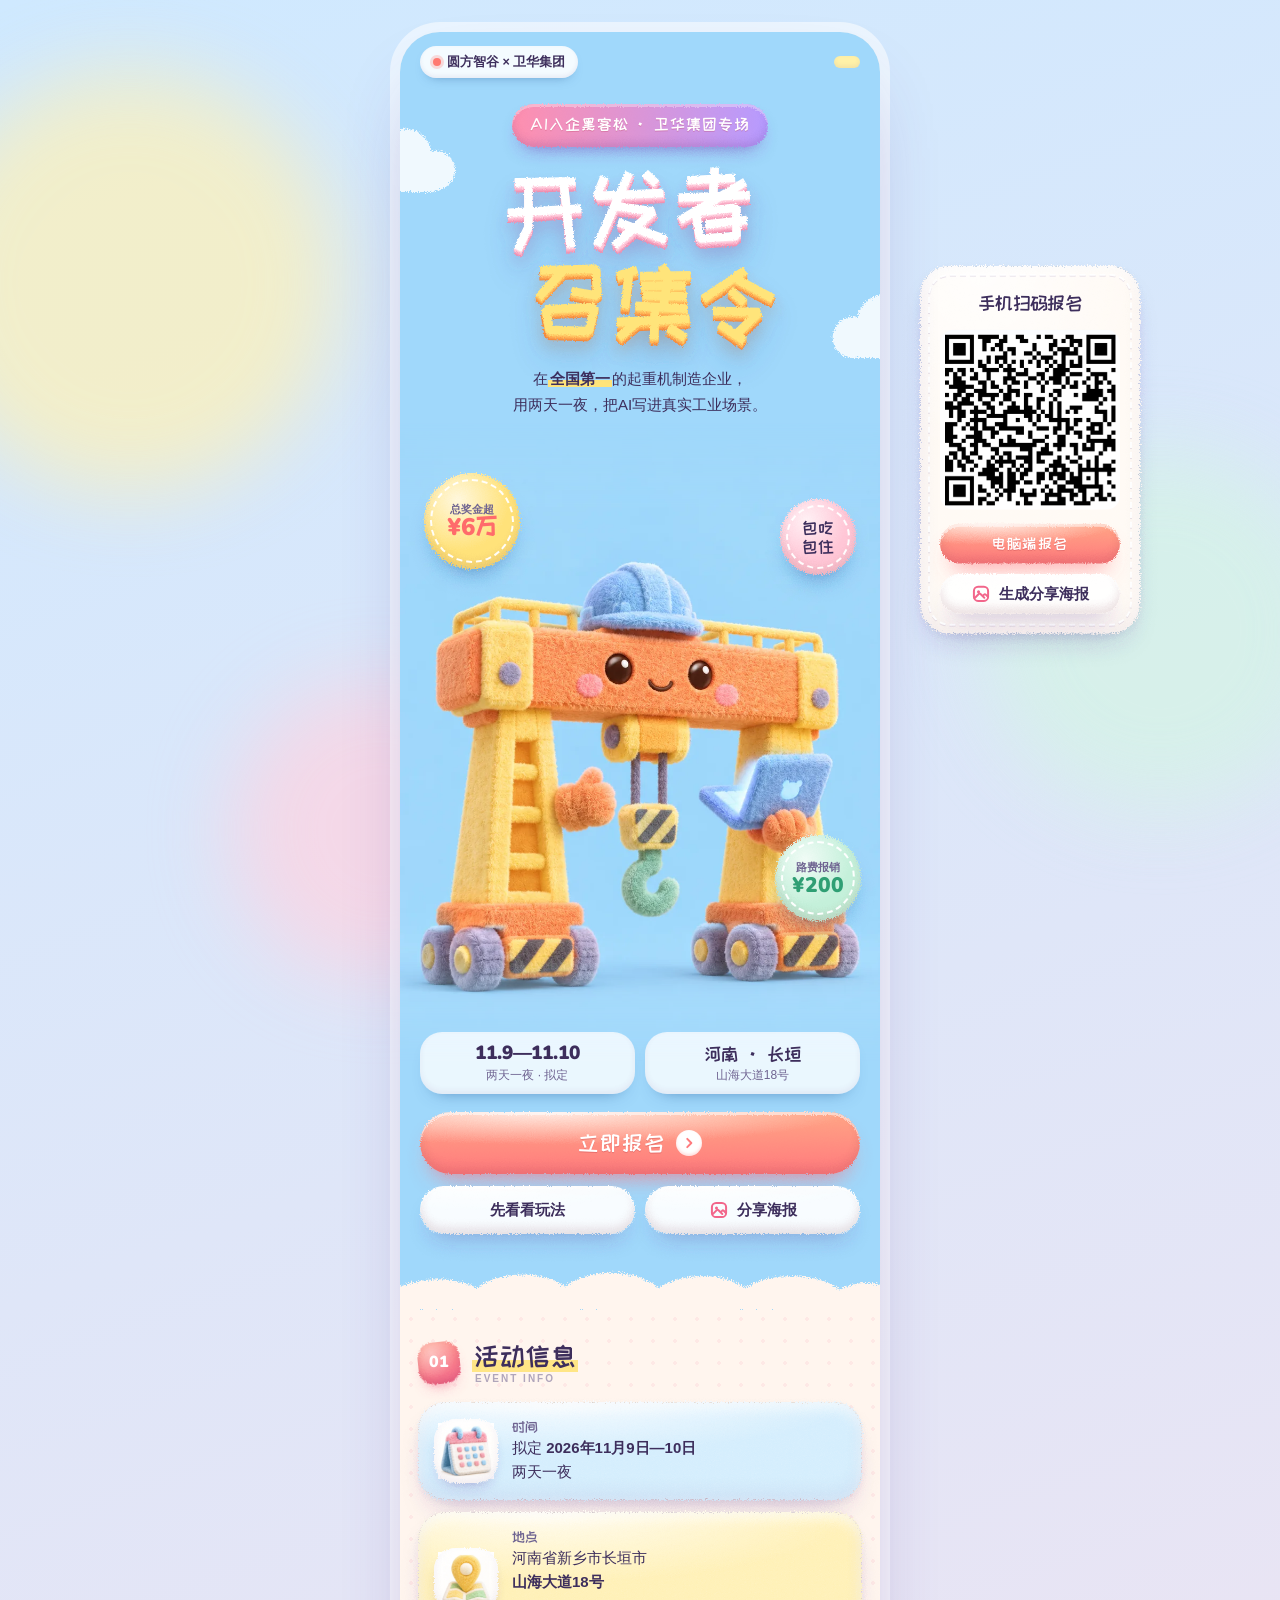
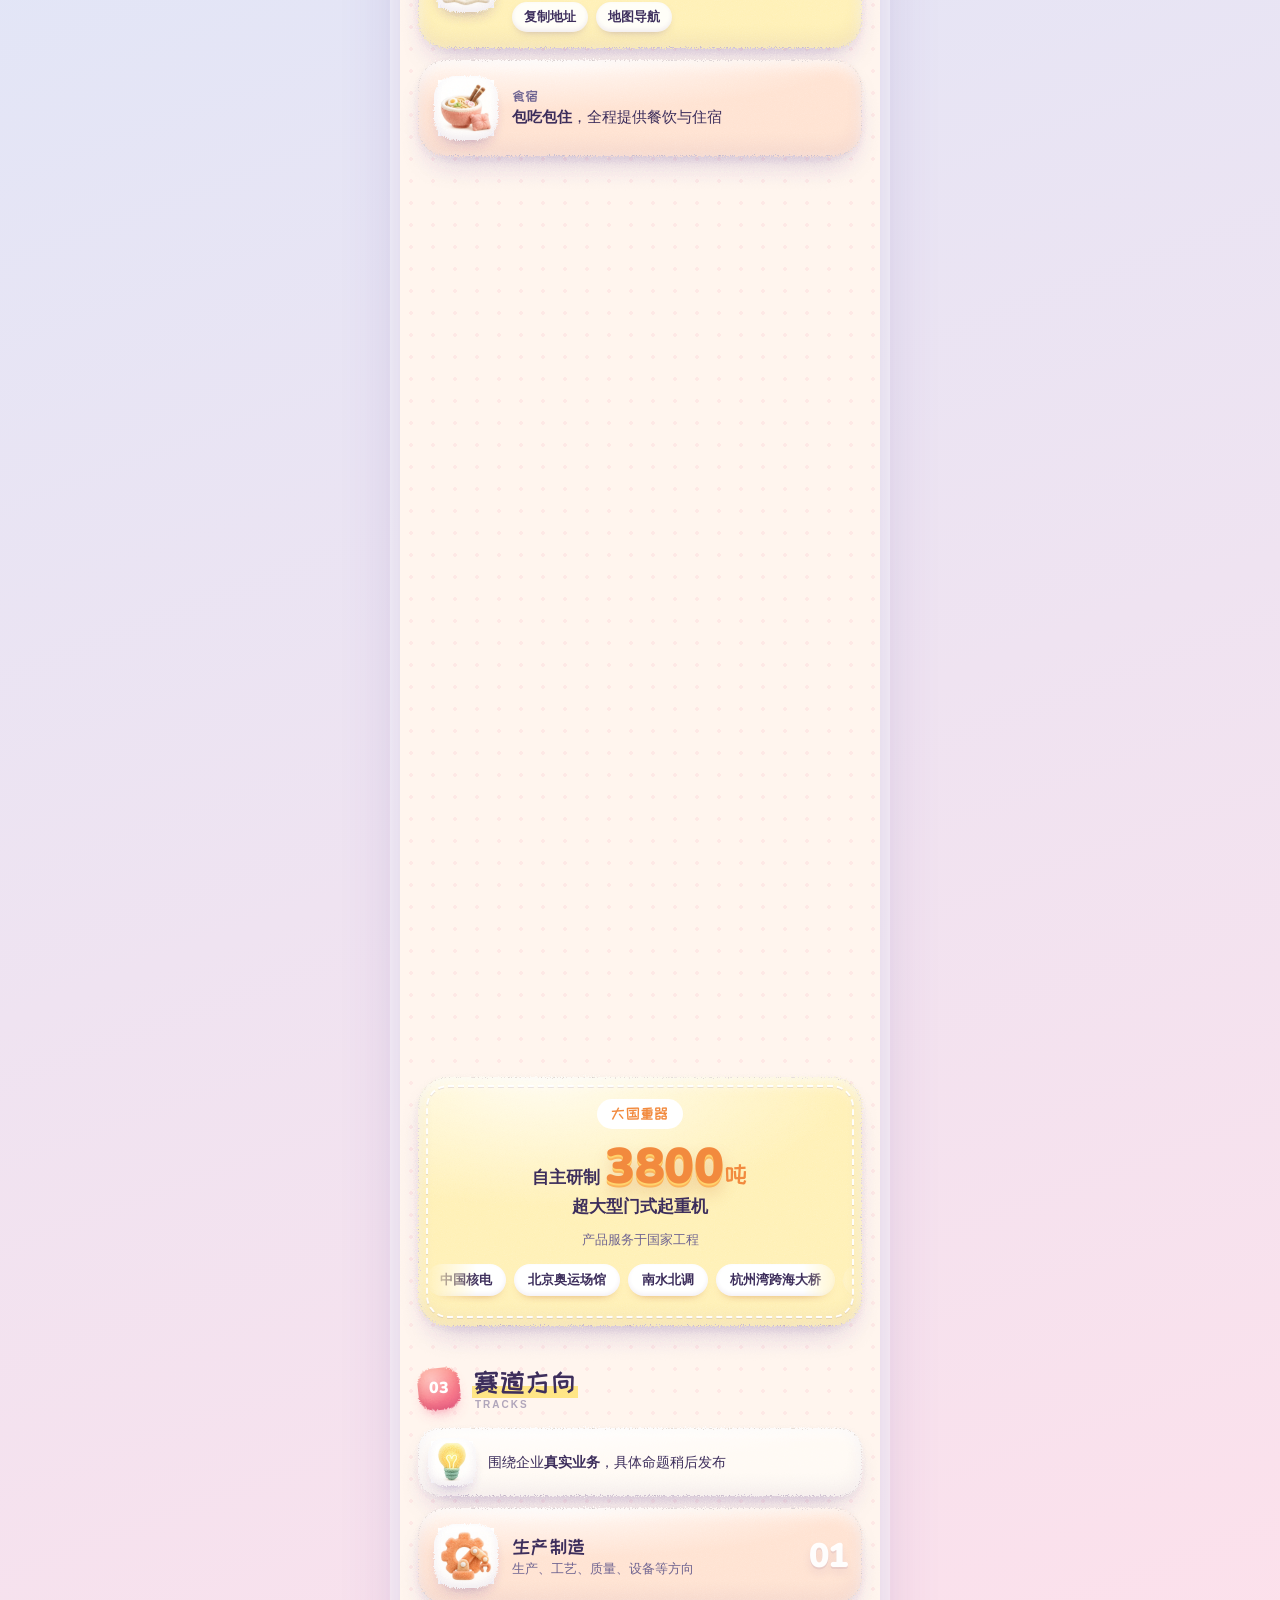
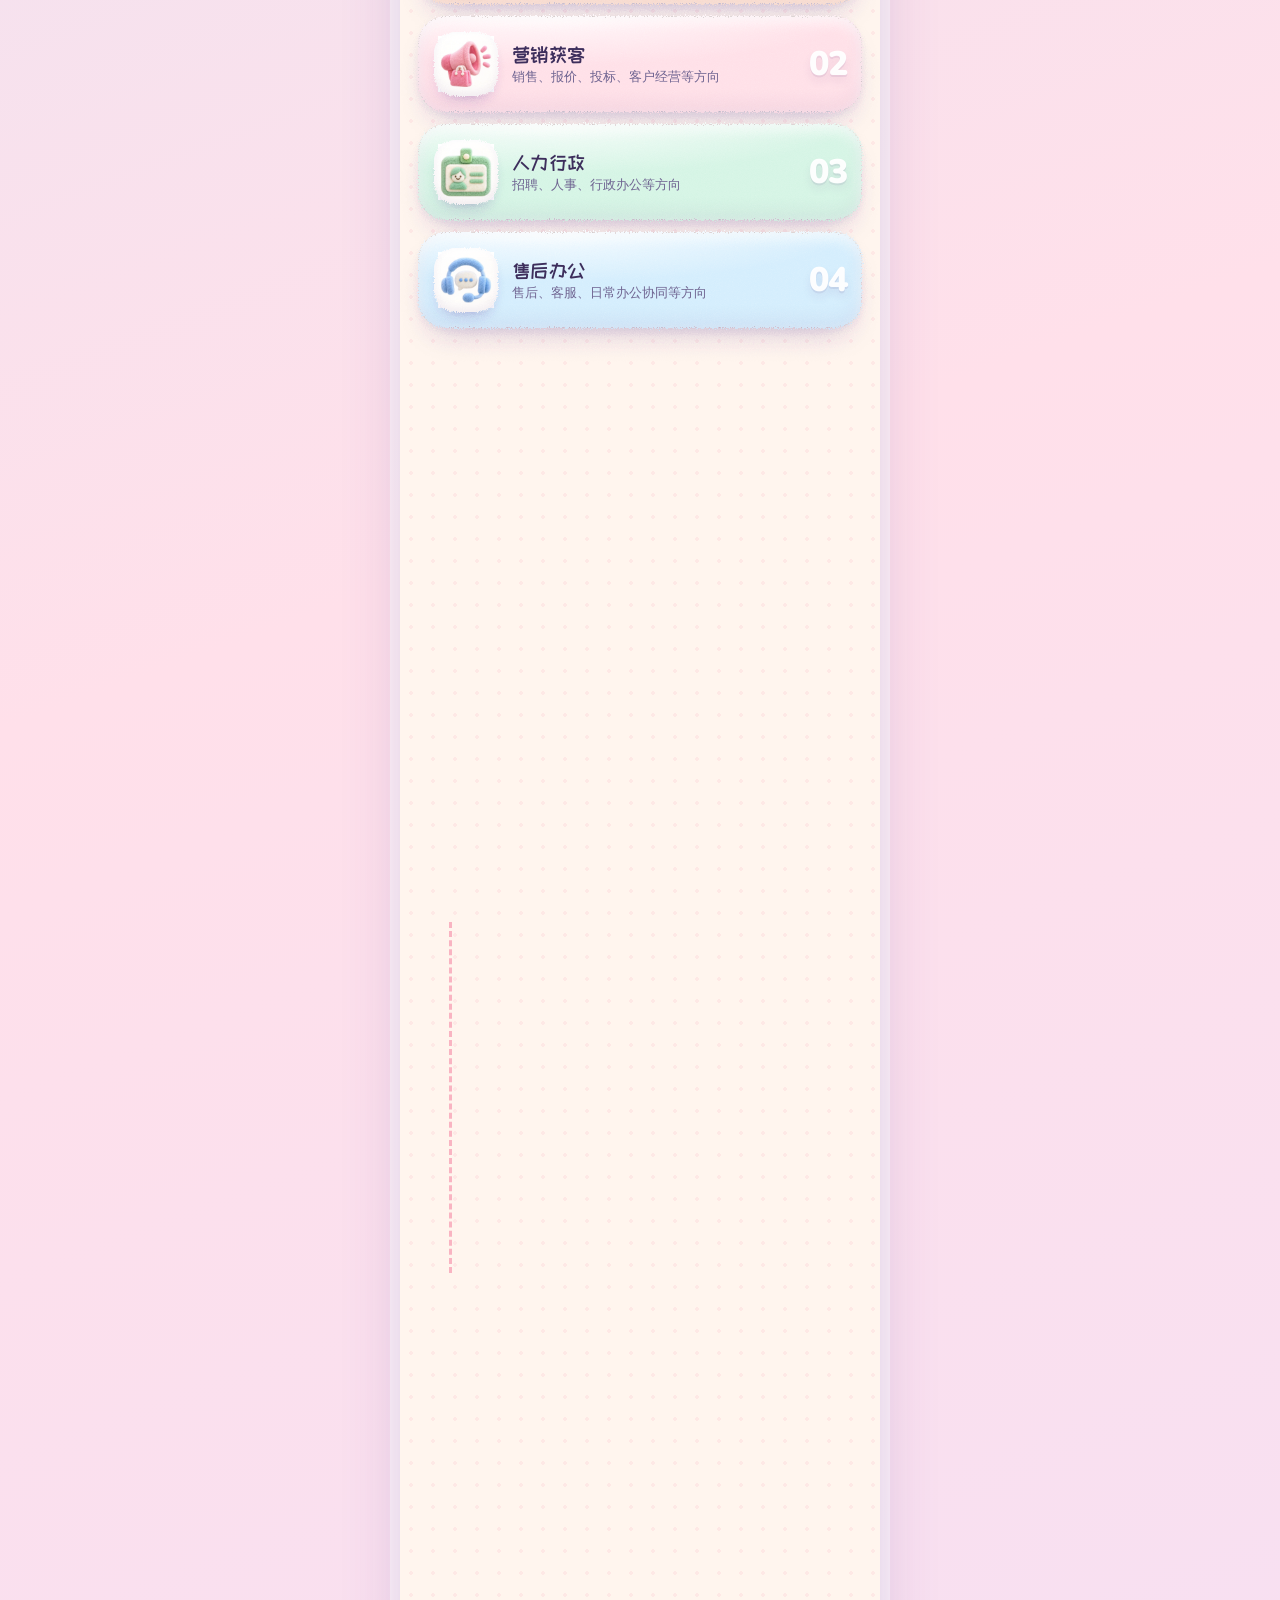
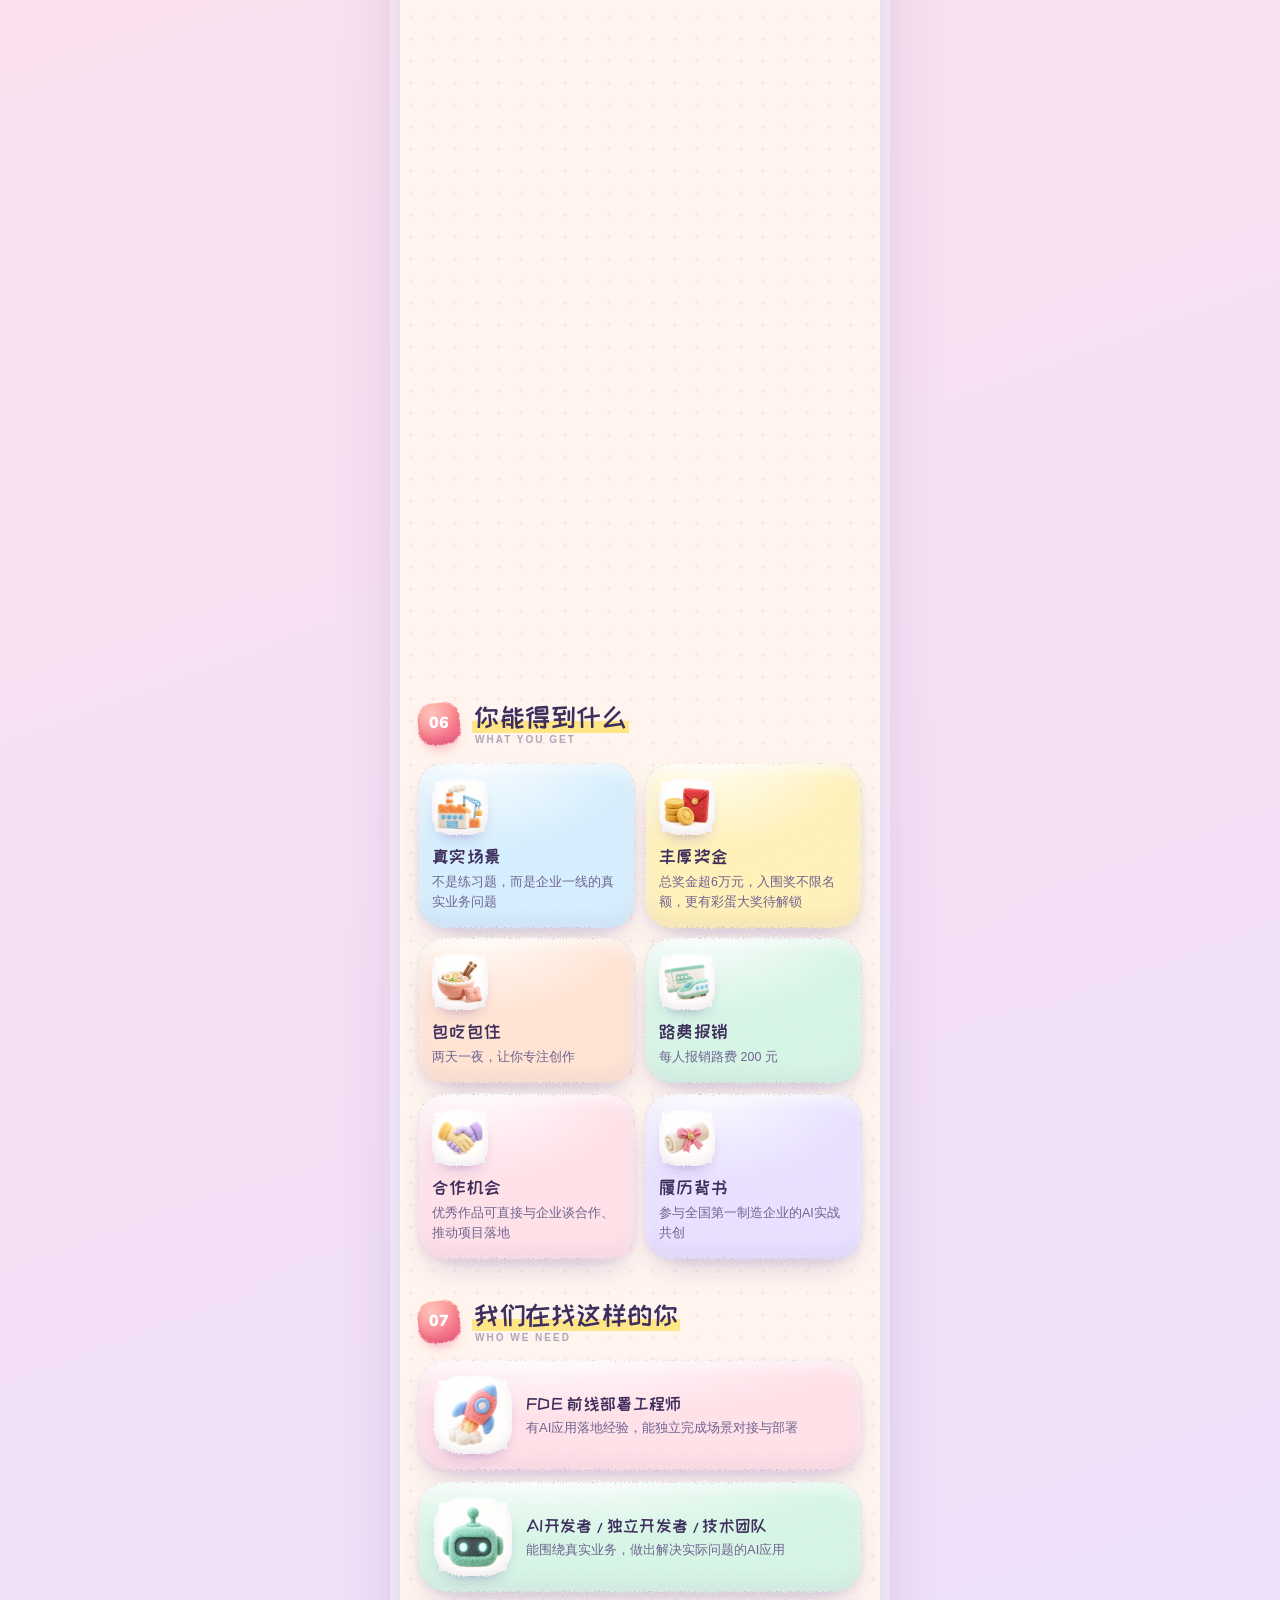
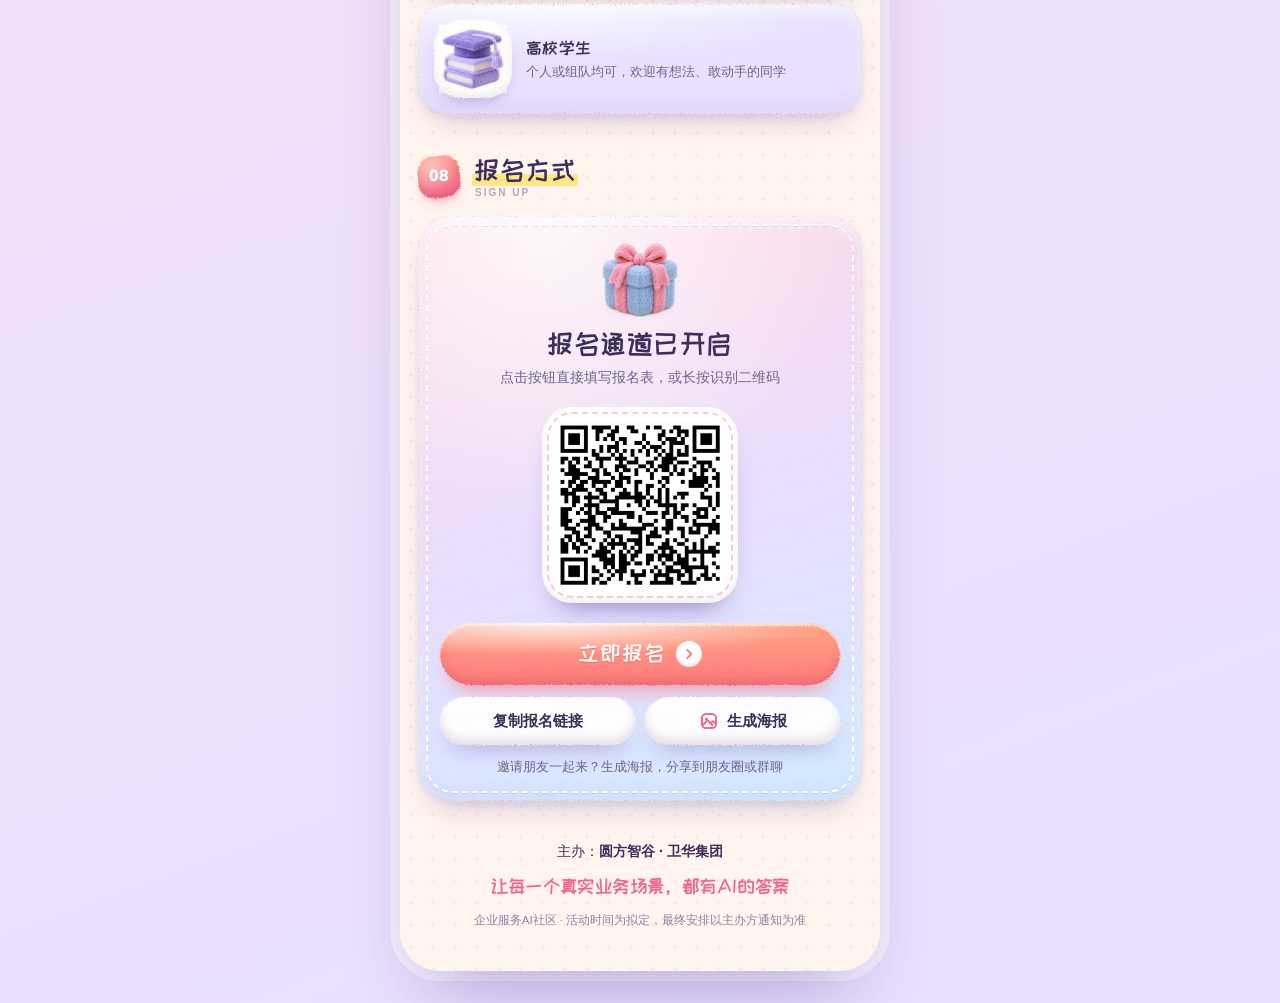
==== commit 4bb1129e: "Add share poster generator and update event format copy Users can render a plush-style poster with e" ====
--- a/index.html
+++ b/index.html
@@ -10,11 +10,13 @@
   <meta property="og:title" content="开发者召集令 · AI入企黑客松 卫华集团专场">
   <meta property="og:description" content="两天一夜，把AI写进真实工业场景。总奖金超6万，包吃包住，路费报销。">
   <meta property="og:image" content="assets/img/hero-crane.webp">
+  <meta property="og:url" content="https://wechat.tokenmap.com.cn/1030/">
+  <link rel="canonical" href="https://wechat.tokenmap.com.cn/1030/">
   <link rel="icon" href="assets/img/favicon.png">
   <link rel="apple-touch-icon" href="assets/img/favicon.png">
   <link rel="preload" href="assets/fonts/display.woff2" as="font" type="font/woff2" crossorigin>
   <link rel="preload" href="assets/img/hero-crane.webp" as="image">
-  <link rel="stylesheet" href="css/style.css">
+  <link rel="stylesheet" href="css/style.css?v=20261029-2">
   <script>document.documentElement.classList.add('js')</script>
 </head>
 <body>
@@ -42,7 +44,8 @@
       <i class="seam"></i>
       <p class="desk-qr-title d">手机扫码报名</p>
       <img src="assets/img/signup-qr.png" alt="卫华集团黑客松大赛报名二维码" width="180" height="180">
-      <a class="btn btn-primary btn-sm" href="https://yuanfangs.feishu.cn/share/base/form/shrcnOpvaC4x1ngvjy9PkSWt6Gh" target="_blank" rel="noopener" data-signup>电脑端报名</a>
+      <a class="btn btn-primary btn-sm btn-block" href="https://yuanfangs.feishu.cn/share/base/form/shrcnOpvaC4x1ngvjy9PkSWt6Gh" target="_blank" rel="noopener" data-signup>电脑端报名</a>
+      <button class="btn btn-soft btn-sm btn-block" type="button" data-poster><i class="ico-poster" aria-hidden="true"></i>生成分享海报</button>
     </div>
   </aside>
 
@@ -81,7 +84,10 @@
         <a class="btn btn-primary btn-lg" href="https://yuanfangs.feishu.cn/share/base/form/shrcnOpvaC4x1ngvjy9PkSWt6Gh" target="_blank" rel="noopener" data-signup>
           <span>立即报名</span><i class="arrow" aria-hidden="true"></i>
         </a>
-        <a class="btn btn-soft" href="#info">先看看玩法</a>
+        <div class="cta-row">
+          <a class="btn btn-soft" href="#info">先看看玩法</a>
+          <button class="btn btn-soft" type="button" data-poster><i class="ico-poster" aria-hidden="true"></i>分享海报</button>
+        </div>
       </div>
 
       <svg class="hero-cloud" viewBox="0 0 480 60" preserveAspectRatio="none" aria-hidden="true">
@@ -134,7 +140,7 @@
           <span class="tile"><img src="assets/img/ic-puzzle.webp" alt="" width="160" height="160"></span>
           <div class="info-body">
             <h3 class="d">形式</h3>
-            <p>与卫华员工<b>混编组队</b>，围绕真实业务赛题现场开发、路演</p>
+            <p>与卫华员工一起，围绕真实业务赛题现场开发、路演。</p>
           </div>
         </li>
       </ul>
@@ -411,7 +417,11 @@
         <a class="btn btn-primary btn-lg btn-block" href="https://yuanfangs.feishu.cn/share/base/form/shrcnOpvaC4x1ngvjy9PkSWt6Gh" target="_blank" rel="noopener" data-signup>
           <span>立即报名</span><i class="arrow" aria-hidden="true"></i>
         </a>
-        <button class="btn btn-soft btn-block" type="button" data-copy="https://yuanfangs.feishu.cn/share/base/form/shrcnOpvaC4x1ngvjy9PkSWt6Gh" data-toast="报名链接已复制，可粘贴到浏览器打开">复制报名链接</button>
+        <div class="cta-row">
+          <button class="btn btn-soft" type="button" data-copy="https://yuanfangs.feishu.cn/share/base/form/shrcnOpvaC4x1ngvjy9PkSWt6Gh" data-toast="报名链接已复制，可粘贴到浏览器打开">复制报名链接</button>
+          <button class="btn btn-soft" type="button" data-poster><i class="ico-poster" aria-hidden="true"></i>生成海报</button>
+        </div>
+        <p class="signup-share">邀请朋友一起来？生成海报，分享到朋友圈或群聊</p>
       </div>
     </section>
 
@@ -428,14 +438,43 @@
         <b class="d">总奖金超 ¥6万</b>
         <span>包吃包住 · 路费报销</span>
       </div>
-      <a class="btn btn-primary" href="https://yuanfangs.feishu.cn/share/base/form/shrcnOpvaC4x1ngvjy9PkSWt6Gh" target="_blank" rel="noopener" tabindex="-1" data-signup>
-        <span>立即报名</span><i class="arrow" aria-hidden="true"></i>
-      </a>
+      <div class="dock-actions">
+        <button class="dock-poster" type="button" tabindex="-1" data-poster aria-label="生成分享海报">
+          <i class="ico-poster" aria-hidden="true"></i><span>海报</span>
+        </button>
+        <a class="btn btn-primary" href="https://yuanfangs.feishu.cn/share/base/form/shrcnOpvaC4x1ngvjy9PkSWt6Gh" target="_blank" rel="noopener" tabindex="-1" data-signup>
+          <span>立即报名</span><i class="arrow" aria-hidden="true"></i>
+        </a>
+      </div>
     </div>
   </div>
 
+  <div class="poster-modal" id="posterModal" role="dialog" aria-modal="true" aria-label="分享海报" hidden>
+    <div class="poster-mask" data-poster-close></div>
+    <div class="poster-sheet">
+      <div class="poster-stage">
+        <div class="poster-loading" hidden>
+          <span class="poster-dots" aria-hidden="true"><i></i><i></i><i></i></span>
+          <p class="d">海报生成中…</p>
+        </div>
+        <div class="poster-error" hidden>
+          <p>海报生成失败，请检查网络后重试</p>
+          <button class="btn btn-soft btn-sm" type="button" data-poster-retry>重新生成</button>
+        </div>
+        <img class="poster-img" alt="AI入企黑客松卫华集团专场分享海报，含活动二维码" hidden>
+      </div>
+      <p class="poster-tip"></p>
+      <div class="poster-actions">
+        <a class="btn btn-primary" id="posterSave" href="#" download="卫华AI黑客松-分享海报.jpg">保存海报</a>
+        <button class="btn btn-soft" id="posterShare" type="button" hidden>分享给朋友</button>
+      </div>
+      <button class="poster-close" type="button" data-poster-close aria-label="关闭海报"></button>
+    </div>
+  </div>
+
   <div class="toast" id="toast" role="status" aria-live="polite"></div>
 
-  <script src="js/main.js" defer></script>
+  <script src="js/main.js?v=20261029-2" defer></script>
+  <script src="js/poster.js?v=20261029-2" defer></script>
 </body>
 </html>
--- a/css/style.css
+++ b/css/style.css
@@ -419,6 +419,19 @@
   margin-top: 18px;
 }
 .hero-cta .btn-primary { animation: breathe 2.6s ease-in-out infinite; }
+.cta-row {
+  display: grid;
+  grid-template-columns: 1fr 1fr;
+  gap: 10px;
+}
+.cta-row .btn { padding: 0 12px; font-size: 15px; }
+.ico-poster {
+  flex: none;
+  width: 20px;
+  height: 20px;
+  margin-right: -2px;
+  background: url("data:image/svg+xml,%3Csvg xmlns='http://www.w3.org/2000/svg' viewBox='0 0 24 24' fill='none' stroke='%23f2668b' stroke-width='2.4' stroke-linecap='round' stroke-linejoin='round'%3E%3Crect x='3.5' y='3.5' width='17' height='17' rx='5'/%3E%3Ccircle cx='9' cy='9.5' r='1.8' fill='%23f2668b' stroke='none'/%3E%3Cpath d='M4.5 17l4.8-4.8a1.5 1.5 0 0 1 2.1 0L16 16.8M14 14.6l1.6-1.6a1.5 1.5 0 0 1 2.1 0l2.6 2.6'/%3E%3C/svg%3E") center / contain no-repeat;
+}
 .hero-cloud {
   position: absolute;
   left: -2%;
@@ -769,7 +782,8 @@
   pointer-events: none;
 }
 .qr-frame img { width: 100%; height: auto; border-radius: 10px; }
-.signup-card .btn + .btn { margin-top: 12px; }
+.signup-card .cta-row { margin-top: 12px; }
+.signup-share { margin-top: 12px; font-size: 12.5px; color: var(--ink-2); }
 
 /* footer */
 .foot {
@@ -806,9 +820,146 @@
   backdrop-filter: blur(10px);
   box-shadow: inset 0 -3px 6px rgba(80, 40, 120, .06), 0 16px 30px -12px rgba(90, 60, 150, .5);
 }
-.dock-text b { display: block; font-size: 16px; line-height: 1.3; }
-.dock-text span { display: block; font-size: 11.5px; color: var(--ink-2); }
-.dock .btn { min-height: 50px; padding: 0 20px; font-size: 18px; }
+.dock-text { min-width: 0; }
+.dock-text b { display: block; font-size: 16px; line-height: 1.3; white-space: nowrap; }
+.dock-text span { display: block; font-size: 11.5px; color: var(--ink-2); white-space: nowrap; overflow: hidden; text-overflow: ellipsis; }
+.dock-actions { display: flex; align-items: center; gap: 8px; flex: none; }
+.dock .btn { min-height: 50px; padding: 0 18px; font-size: 18px; }
+.dock-poster {
+  display: grid;
+  place-items: center;
+  align-content: center;
+  gap: 1px;
+  width: 50px;
+  height: 50px;
+  padding: 0;
+  border: 0;
+  border-radius: 50%;
+  background: radial-gradient(circle at 35% 28%, #fff 0, #fff1b8 70%);
+  box-shadow: inset 0 -3px 6px rgba(160, 110, 30, .14), 0 8px 14px -8px rgba(90, 60, 150, .55);
+  color: var(--ink);
+  font: inherit;
+  font-size: 10.5px;
+  font-weight: 700;
+  line-height: 1;
+  cursor: pointer;
+  transition: transform .3s var(--spring);
+}
+.dock-poster:active { transform: scale(.9); }
+.dock-poster .ico-poster { width: 19px; height: 19px; margin: 0; }
+@media (max-width: 370px) {
+  .dock-inner { padding-left: 14px; }
+  .dock-text span { display: none; }
+  .dock .btn { padding: 0 14px; font-size: 16px; }
+}
+
+/* poster modal */
+.poster-open, .poster-open body { overflow: hidden; }
+.poster-modal {
+  position: fixed;
+  inset: 0;
+  z-index: 90;
+  display: flex;
+  align-items: center;
+  justify-content: center;
+  padding: calc(16px + env(safe-area-inset-top)) 16px calc(16px + env(safe-area-inset-bottom));
+}
+.poster-modal[hidden] { display: none; }
+.poster-mask {
+  position: absolute;
+  inset: 0;
+  background: rgba(45, 32, 72, .66);
+  -webkit-backdrop-filter: blur(6px);
+  backdrop-filter: blur(6px);
+  animation: fadein .25s ease both;
+}
+.poster-sheet {
+  --ph: min(64vh, 600px);
+  position: relative;
+  display: flex;
+  flex-direction: column;
+  align-items: center;
+  gap: 12px;
+  animation: plop .55s var(--spring) both;
+}
+.poster-stage {
+  position: relative;
+  width: calc(var(--ph) * .5068);
+  max-width: calc(100vw - 32px);
+  height: var(--ph);
+  border-radius: 20px;
+  overflow: hidden;
+  background: var(--hero-blue);
+  box-shadow: 0 0 0 6px rgba(255, 255, 255, .55), 0 30px 60px -20px rgba(0, 0, 0, .5);
+}
+.poster-img {
+  width: 100%;
+  height: 100%;
+  object-fit: contain;
+  -webkit-touch-callout: default;
+  -webkit-user-select: auto;
+  user-select: auto;
+}
+.poster-img[hidden], .poster-loading[hidden], .poster-error[hidden] { display: none; }
+.poster-loading, .poster-error {
+  position: absolute;
+  inset: 0;
+  display: grid;
+  place-content: center;
+  justify-items: center;
+  gap: 14px;
+  padding: 20px;
+  text-align: center;
+  color: var(--ink);
+  font-size: 14px;
+}
+.poster-loading .d { font-size: 18px; }
+.poster-dots { display: flex; gap: 8px; }
+.poster-dots i {
+  width: 16px;
+  height: 16px;
+  border-radius: 50%;
+  background: radial-gradient(circle at 35% 30%, #fff 0, #ffb3c6 60%, #f2668b 100%);
+  animation: hop .9s var(--spring) infinite;
+}
+.poster-dots i:nth-child(2) { animation-delay: .12s; background: radial-gradient(circle at 35% 30%, #fff 0, #ffe27a 60%, #f8a64f 100%); }
+.poster-dots i:nth-child(3) { animation-delay: .24s; background: radial-gradient(circle at 35% 30%, #fff 0, #b9e8ff 60%, #6fb6ef 100%); }
+.poster-tip {
+  padding: 6px 16px;
+  border-radius: 999px;
+  background: rgba(255, 255, 255, .16);
+  color: #fff;
+  font-size: 13.5px;
+  font-weight: 600;
+  text-align: center;
+}
+.poster-actions { display: flex; gap: 10px; }
+.poster-actions .btn { min-height: 46px; padding: 0 22px; font-size: 16px; }
+.poster-actions .btn[hidden] { display: none; }
+.poster-actions .is-disabled { opacity: .5; pointer-events: none; }
+.poster-close {
+  position: relative;
+  width: 44px;
+  height: 44px;
+  border: 2px solid rgba(255, 255, 255, .8);
+  border-radius: 50%;
+  background: rgba(255, 255, 255, .12);
+  cursor: pointer;
+}
+.poster-close::before,
+.poster-close::after {
+  content: "";
+  position: absolute;
+  left: 50%;
+  top: 50%;
+  width: 18px;
+  height: 2.5px;
+  border-radius: 2px;
+  background: #fff;
+  transform: translate(-50%, -50%) rotate(45deg);
+}
+.poster-close::after { transform: translate(-50%, -50%) rotate(-45deg); }
+.poster-close:focus-visible { outline: 3px solid #fff; outline-offset: 3px; }
 
 .toast {
   position: fixed;
@@ -858,6 +1009,7 @@
   .desk-qr-card { --r: 30px; padding: 22px 20px 20px; text-align: center; }
   .desk-qr-title { font-size: 19px; margin-bottom: 12px; }
   .desk-qr-card img { width: 100%; height: auto; border-radius: 14px; margin-bottom: 14px; }
+  .desk-qr-card .btn + .btn { margin-top: 10px; }
 }
 
 /* ---------- motion ---------- */
@@ -894,6 +1046,15 @@
   from { transform: translateX(0); }
   to { transform: translateX(26px); }
 }
+@keyframes hop {
+  0%, 100% { transform: translateY(0) scale(1); }
+  40% { transform: translateY(-12px) scale(.95, 1.08); }
+  70% { transform: translateY(0) scale(1.12, .88); }
+}
+@keyframes fadein {
+  from { opacity: 0; }
+  to { opacity: 1; }
+}
 @keyframes marquee {
   from { transform: translateX(0); }
   to { transform: translateX(calc(-50% - 4px)); }
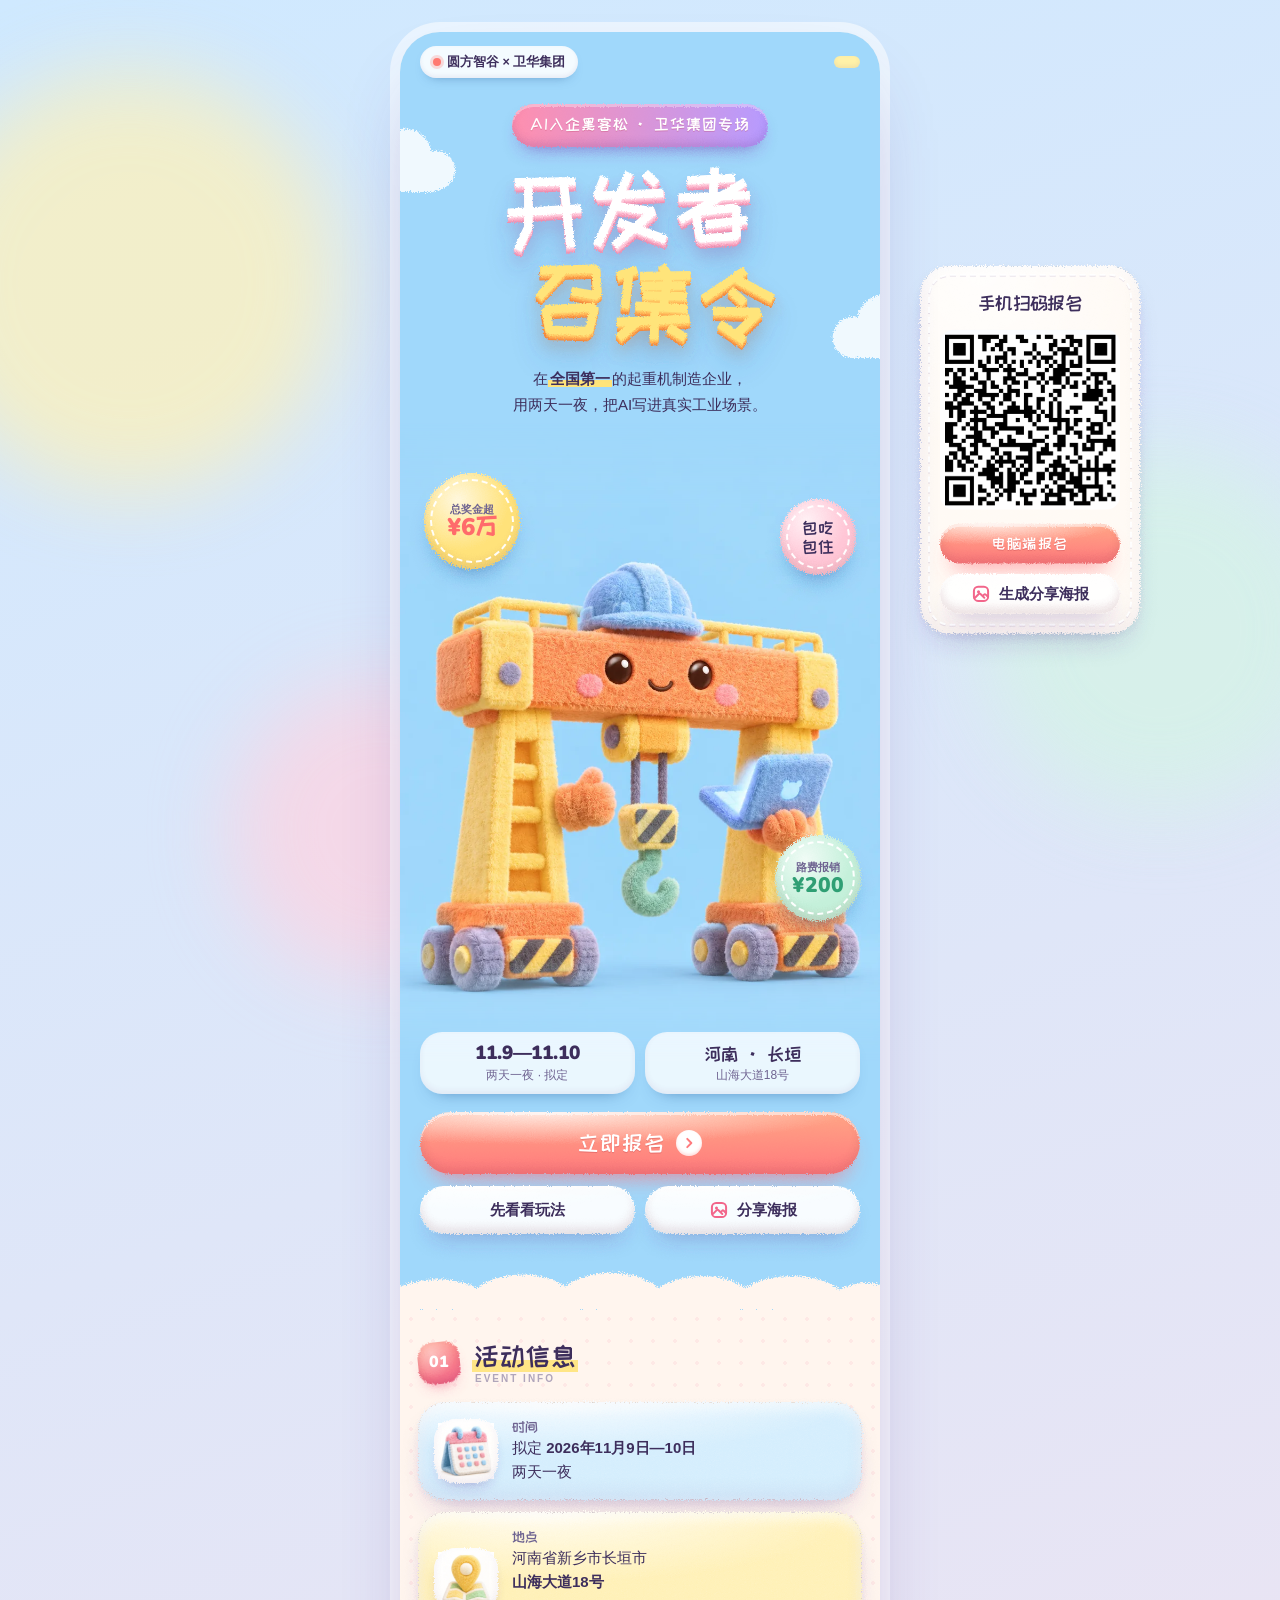
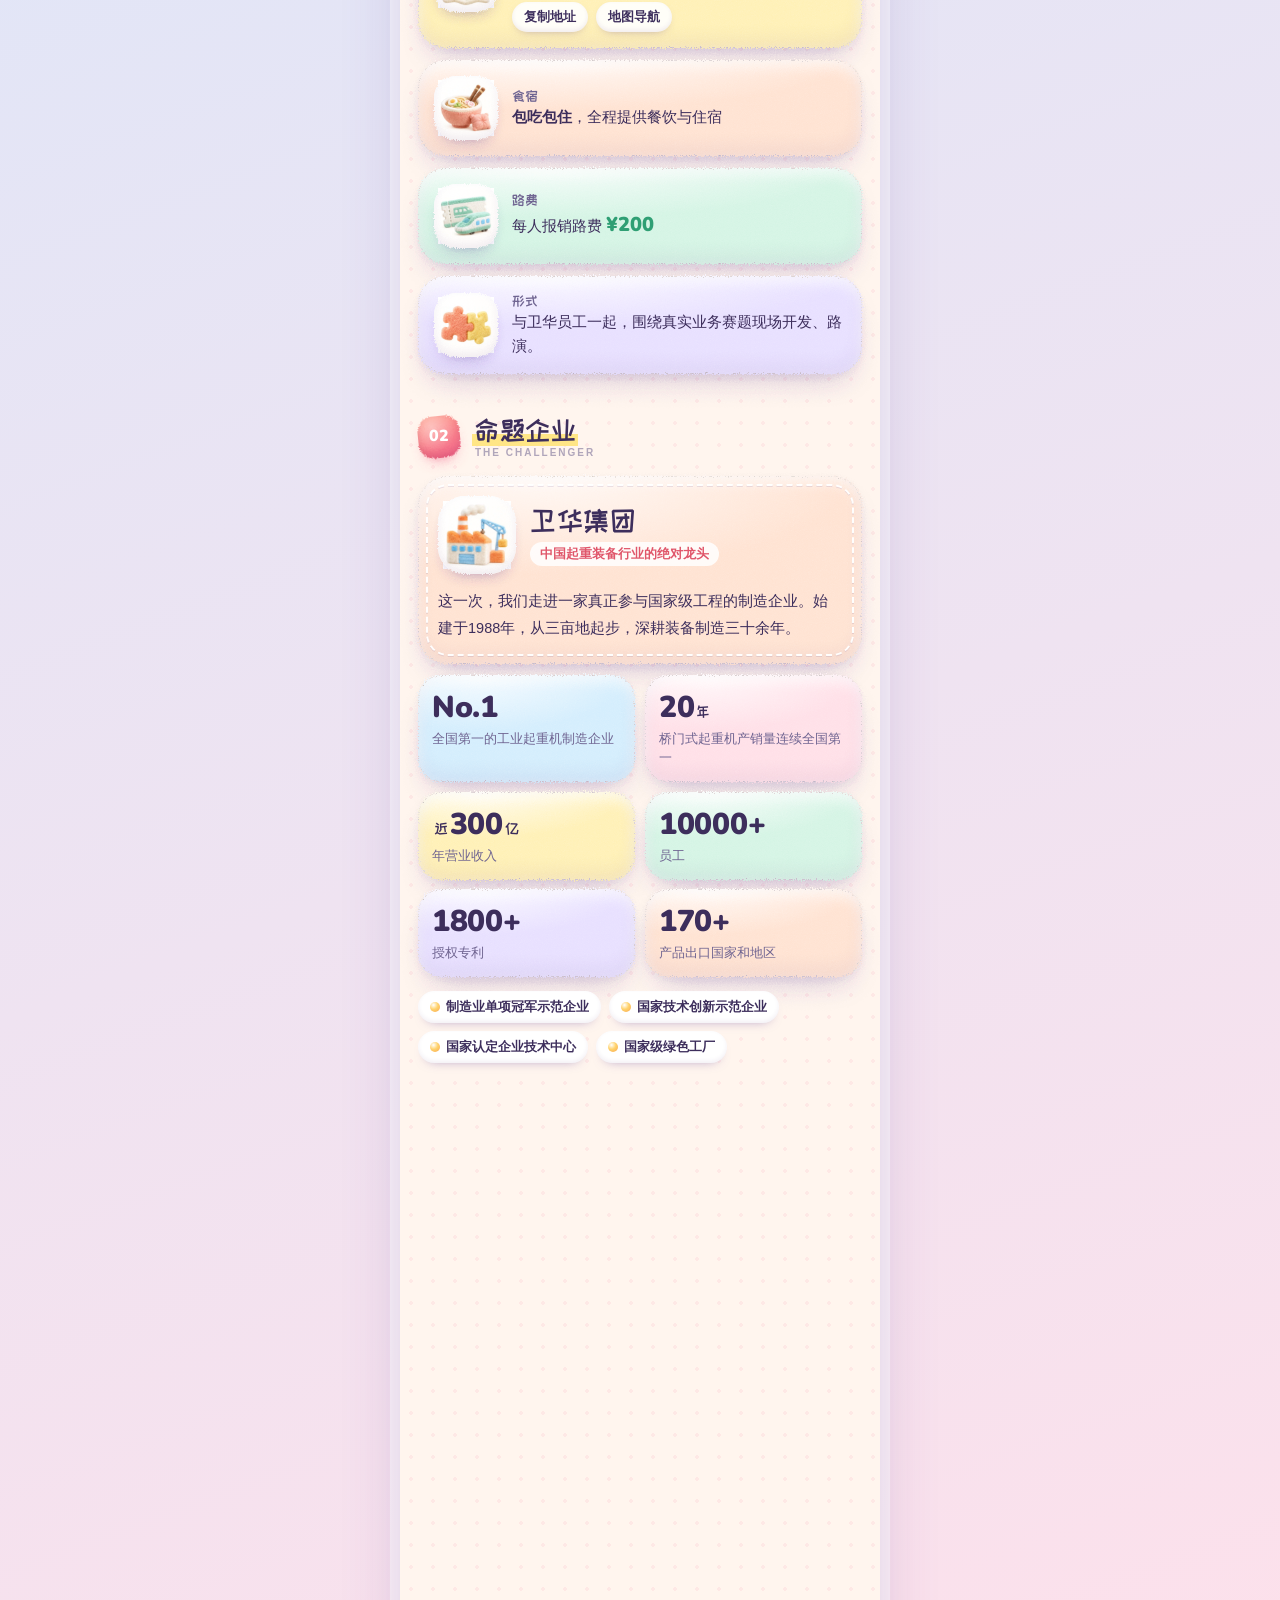
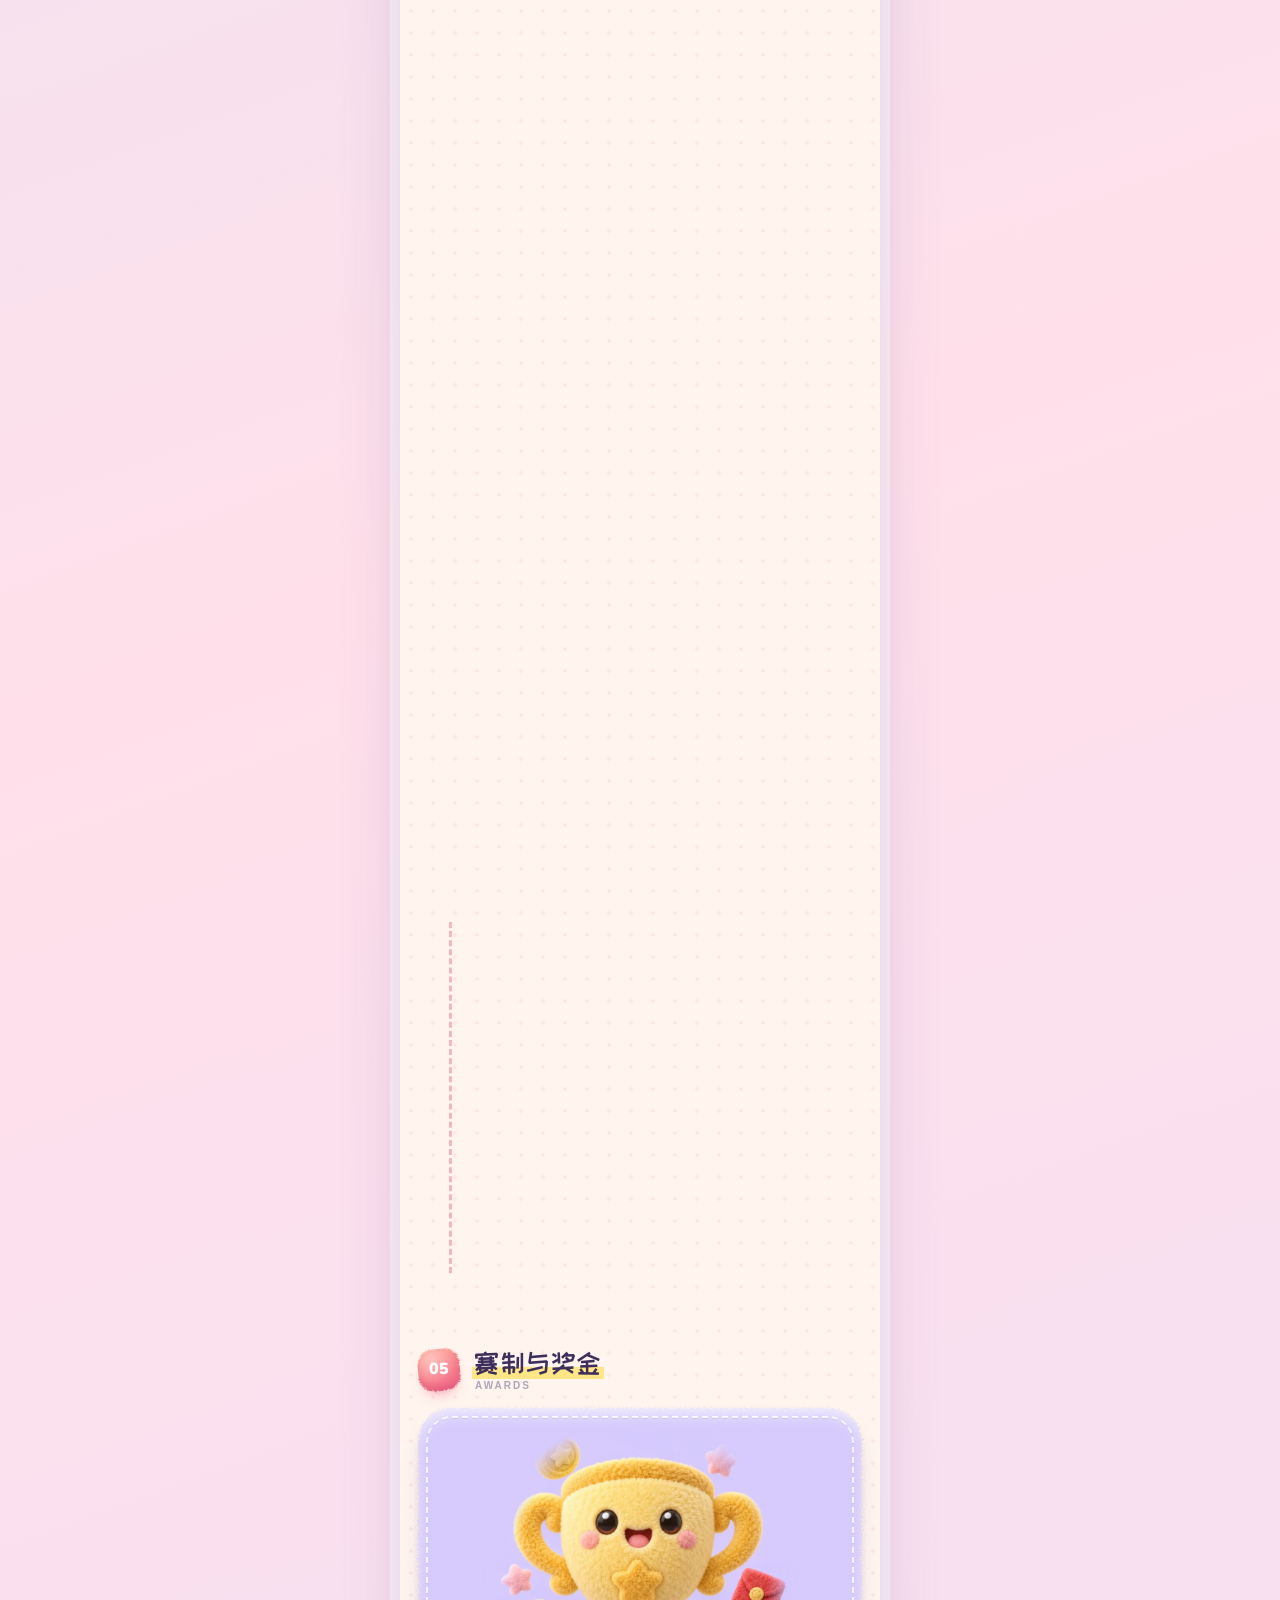
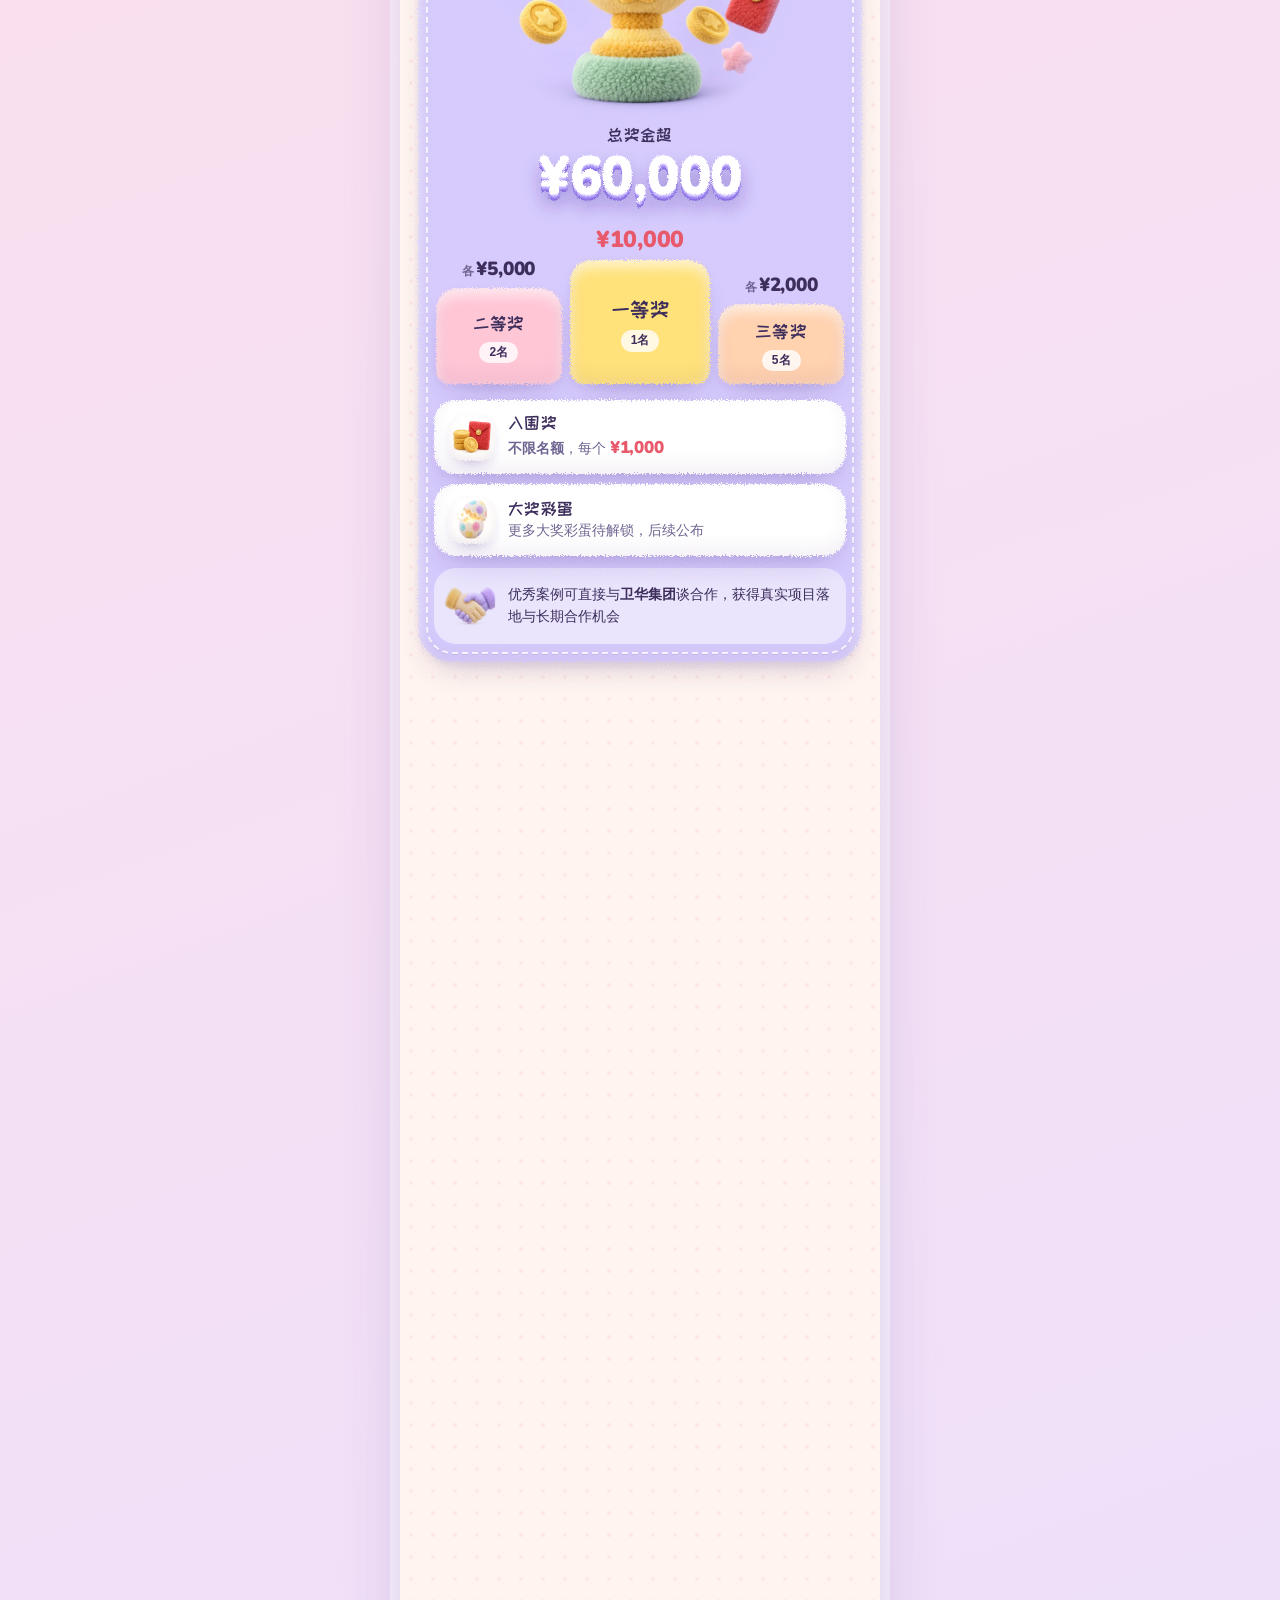
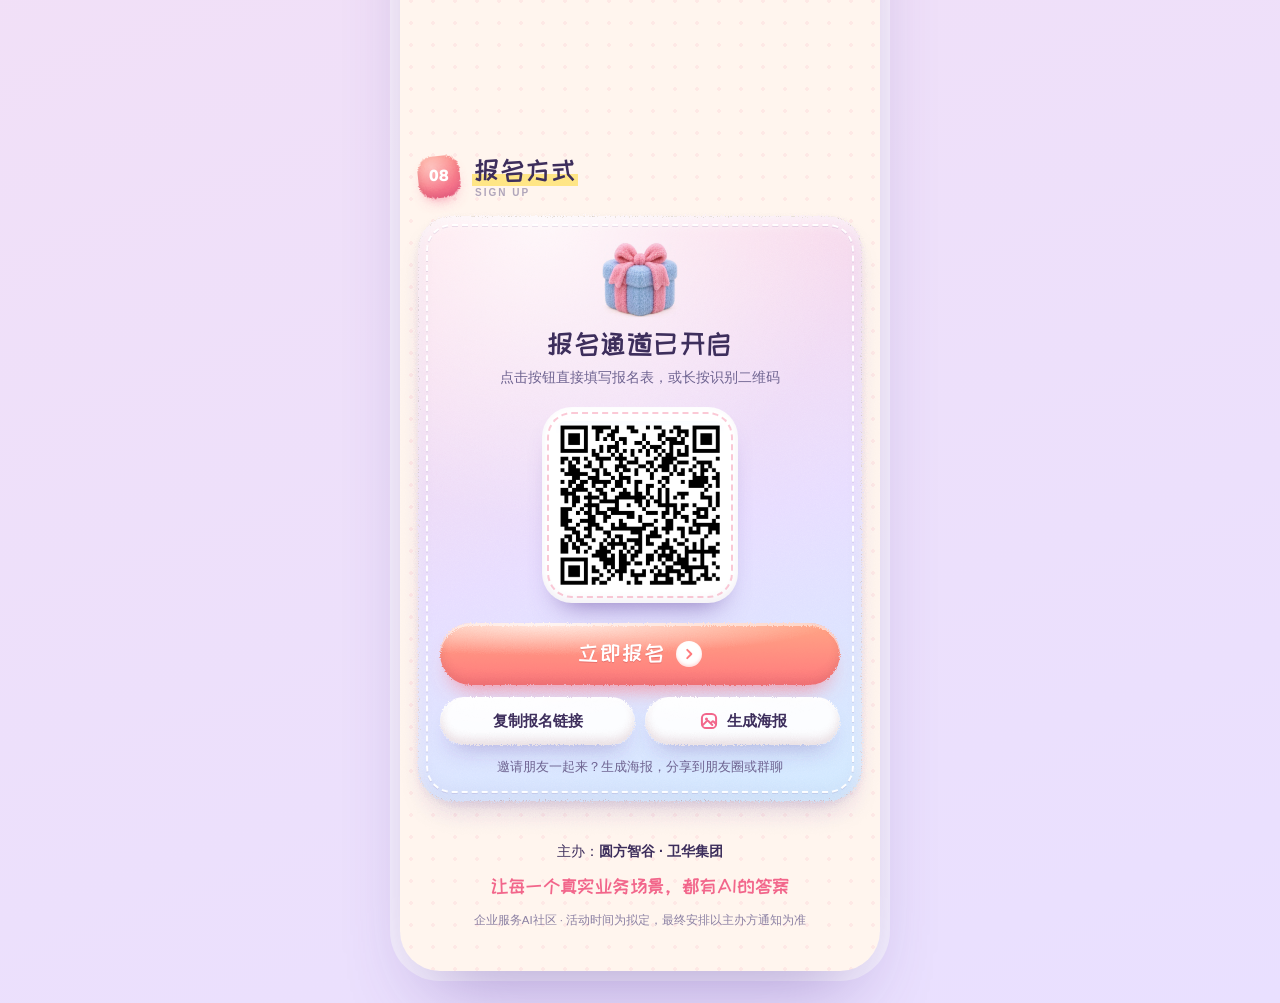
==== commit 72f48d3f: "Rename step one to free team formation Co-authored-by: factory-droid[bot] <138933559+factory-droid[b" ====
--- a/index.html
+++ b/index.html
@@ -14,9 +14,9 @@
   <link rel="canonical" href="https://wechat.tokenmap.com.cn/1030/">
   <link rel="icon" href="assets/img/favicon.png">
   <link rel="apple-touch-icon" href="assets/img/favicon.png">
-  <link rel="preload" href="assets/fonts/display.woff2" as="font" type="font/woff2" crossorigin>
+  <link rel="preload" href="assets/fonts/display.woff2?v=20261030" as="font" type="font/woff2" crossorigin>
   <link rel="preload" href="assets/img/hero-crane.webp" as="image">
-  <link rel="stylesheet" href="css/style.css?v=20261029-2">
+  <link rel="stylesheet" href="css/style.css?v=20261030">
   <script>document.documentElement.classList.add('js')</script>
 </head>
 <body>
@@ -256,8 +256,8 @@
           <span class="tile tone-peach-bg"><img src="assets/img/ic-puzzle.webp" alt="" width="160" height="160"></span>
           <div class="plush step-card tone-white">
             <span class="step-no n">STEP 1</span>
-            <h3 class="d">混编组队</h3>
-            <p>外部开发者与卫华员工混编，组成实战小队</p>
+            <h3 class="d">自由组队</h3>
+            <p>外部开发者与卫华员工自由组合，组成实战小队</p>
           </div>
         </li>
         <li class="step reveal">
--- a/css/style.css
+++ b/css/style.css
@@ -1,6 +1,6 @@
 @font-face {
   font-family: "PlushDisplay";
-  src: url("../assets/fonts/display.woff2") format("woff2");
+  src: url("../assets/fonts/display.woff2?v=20261030") format("woff2");
   font-display: swap;
 }
 @font-face {
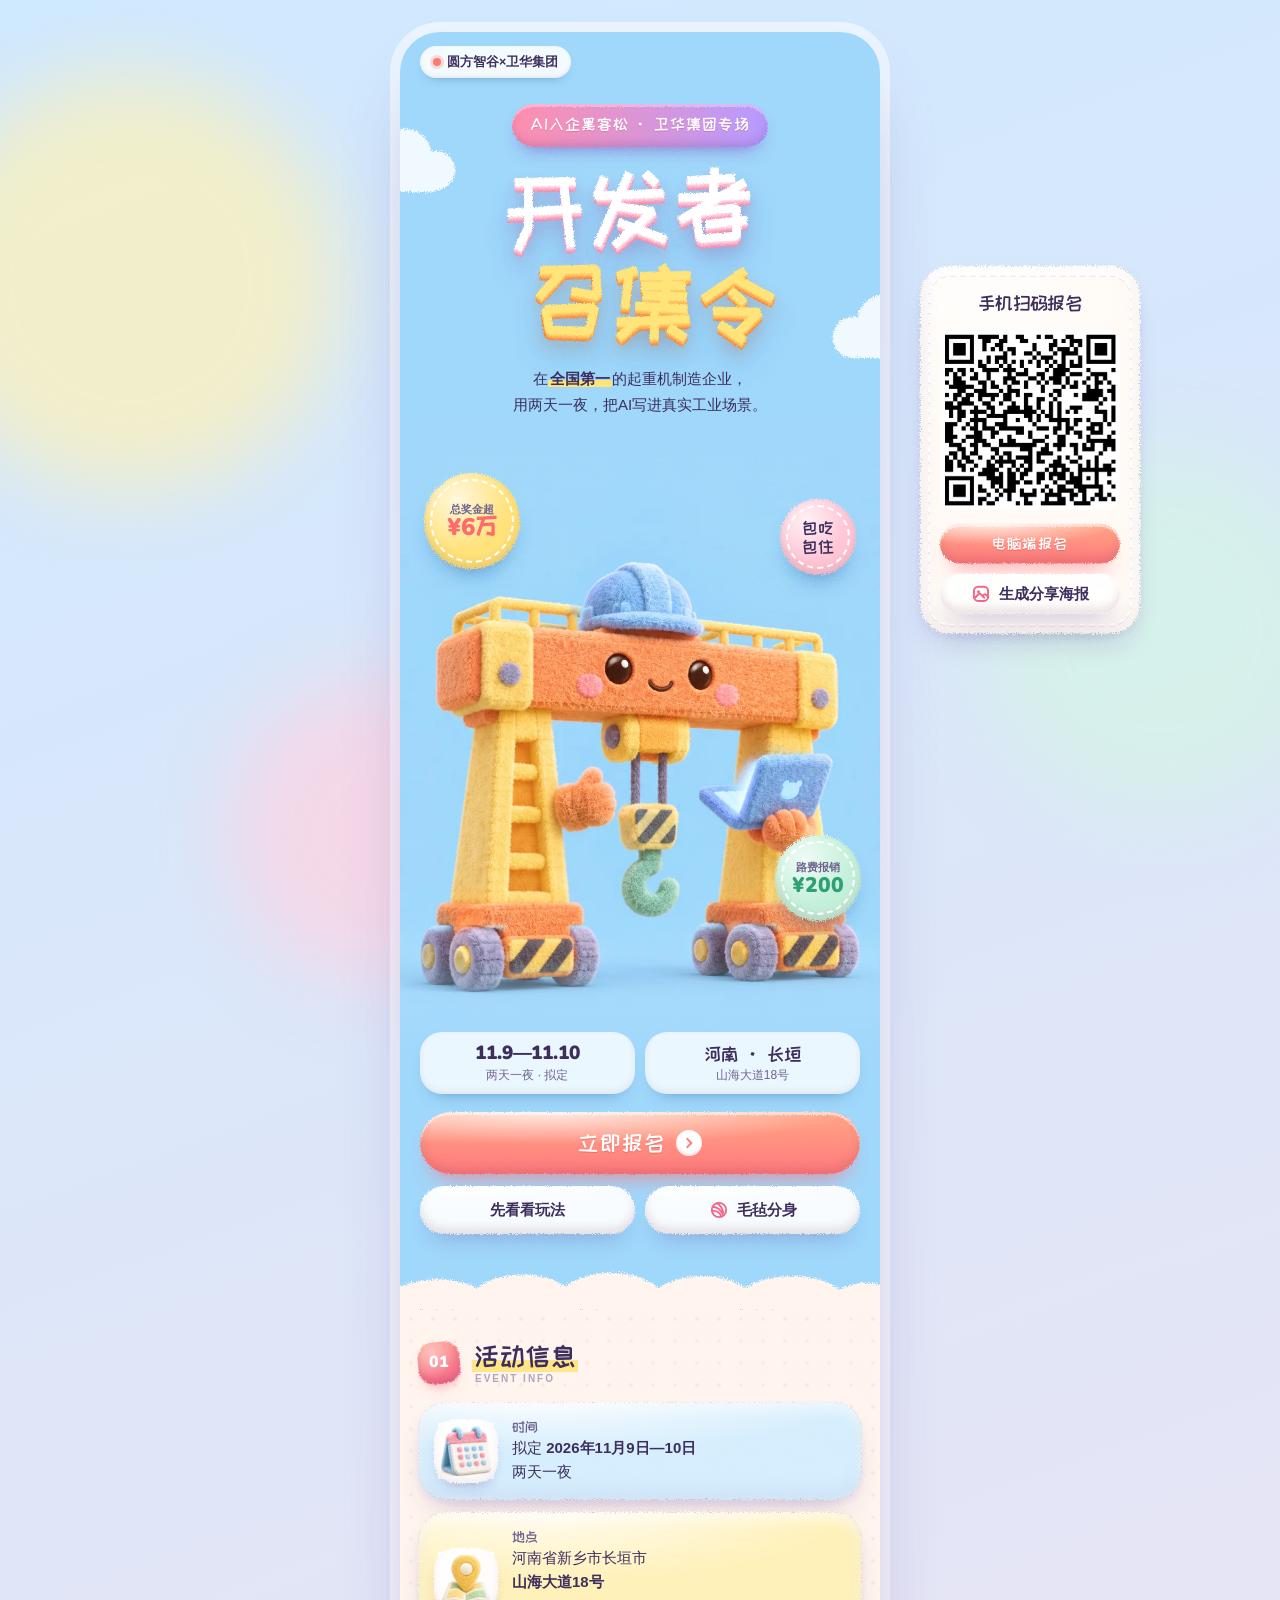
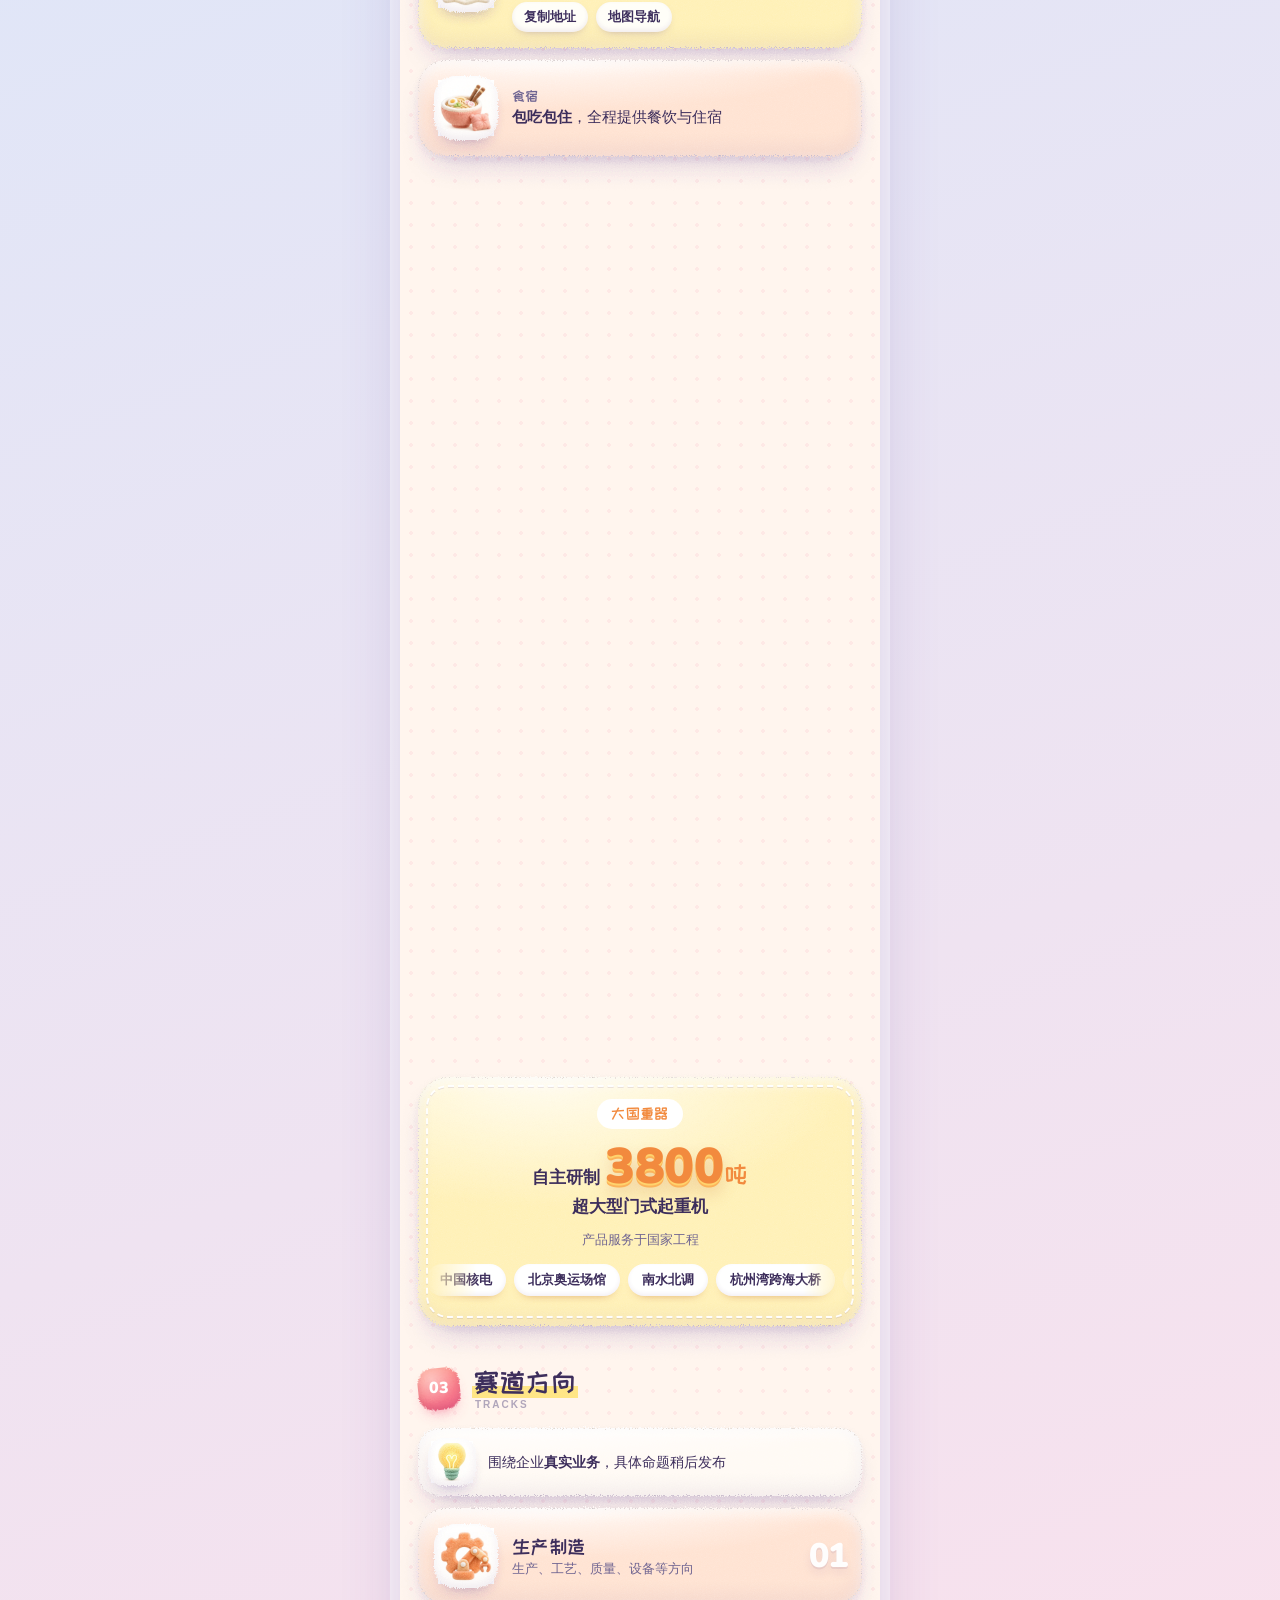
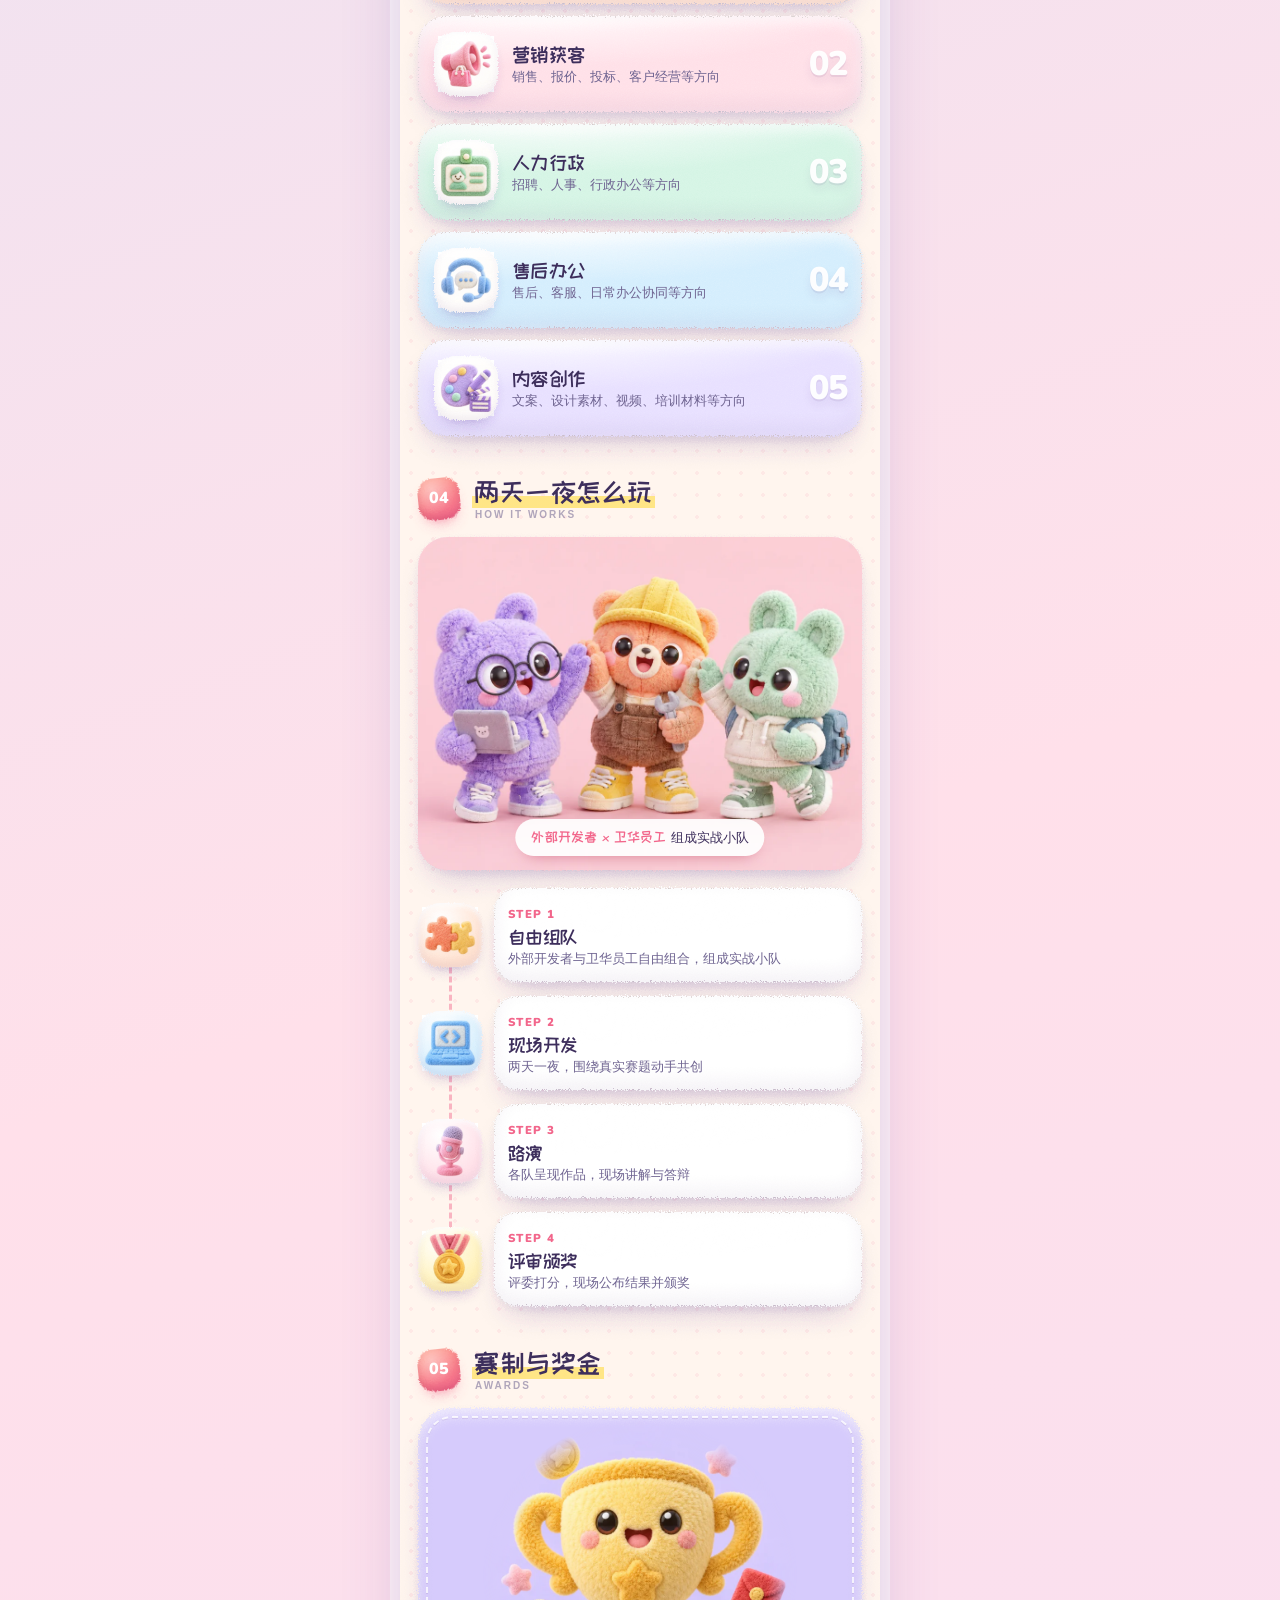
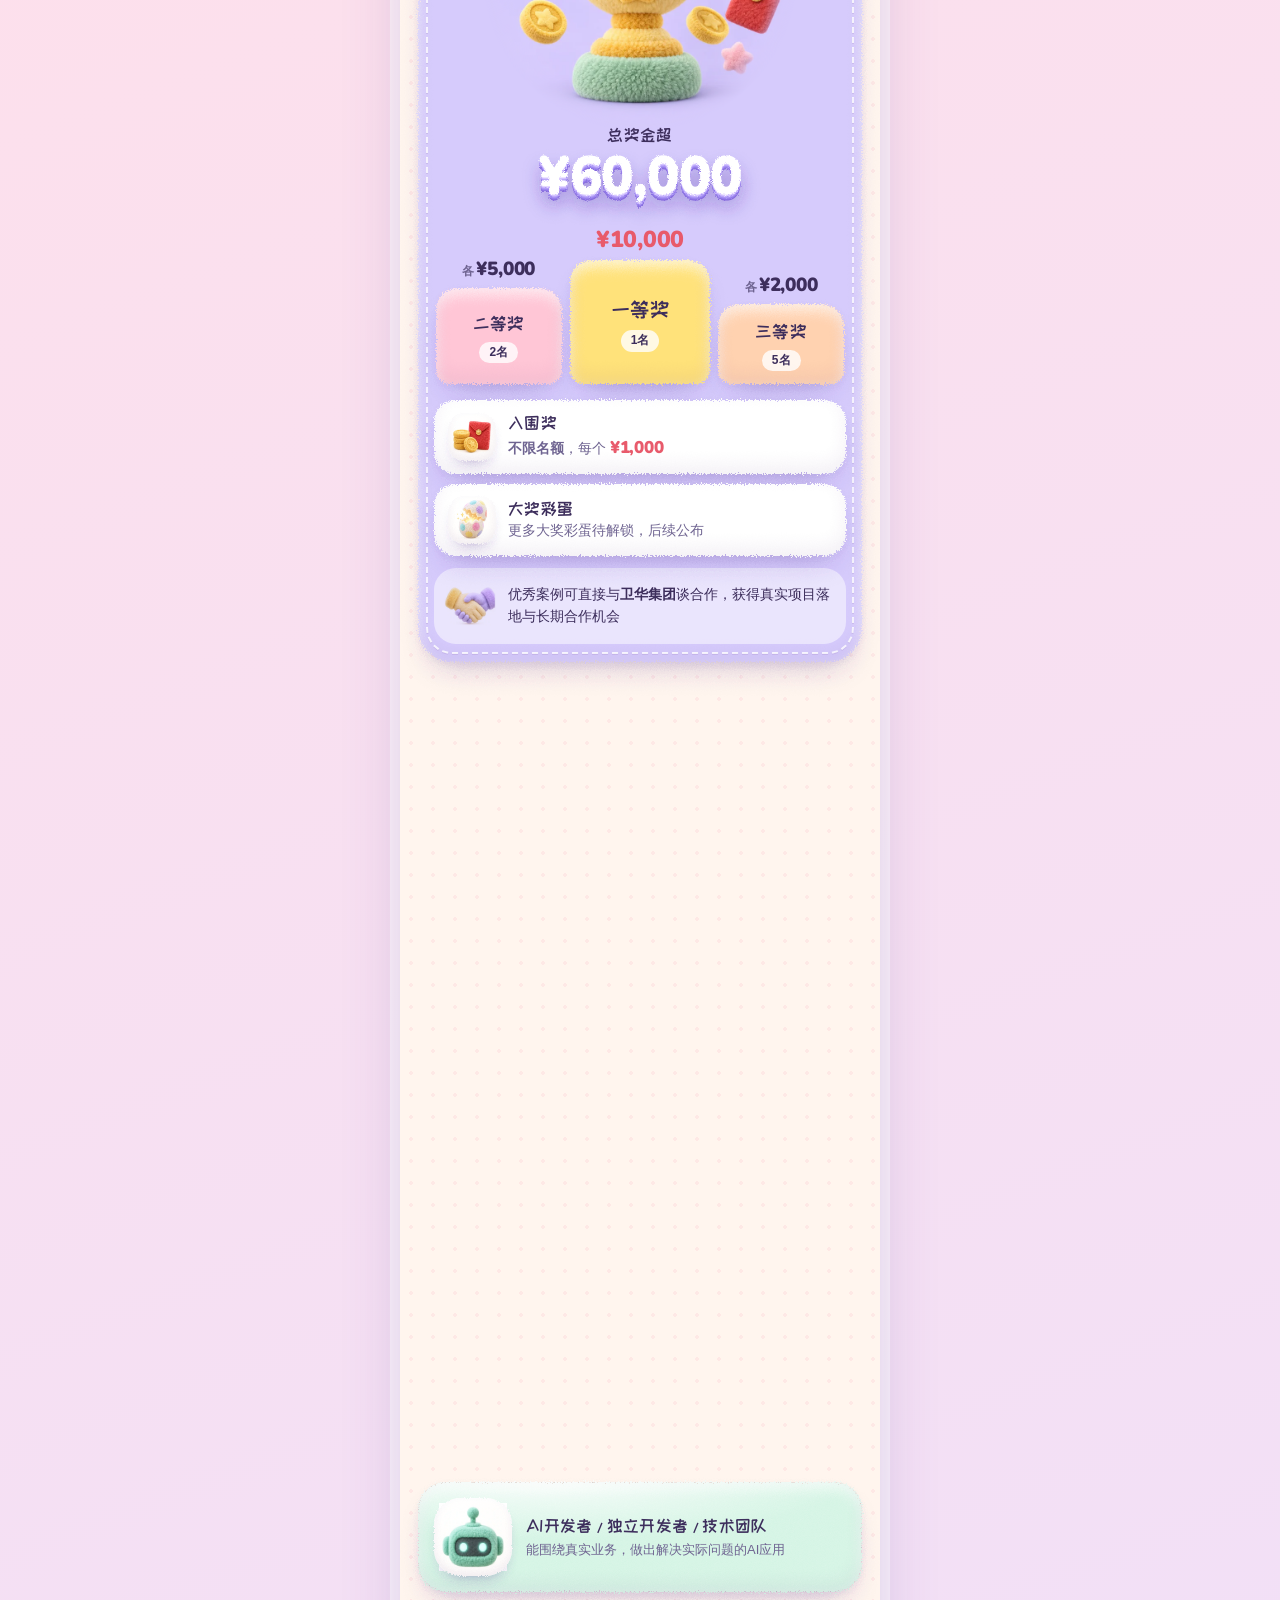
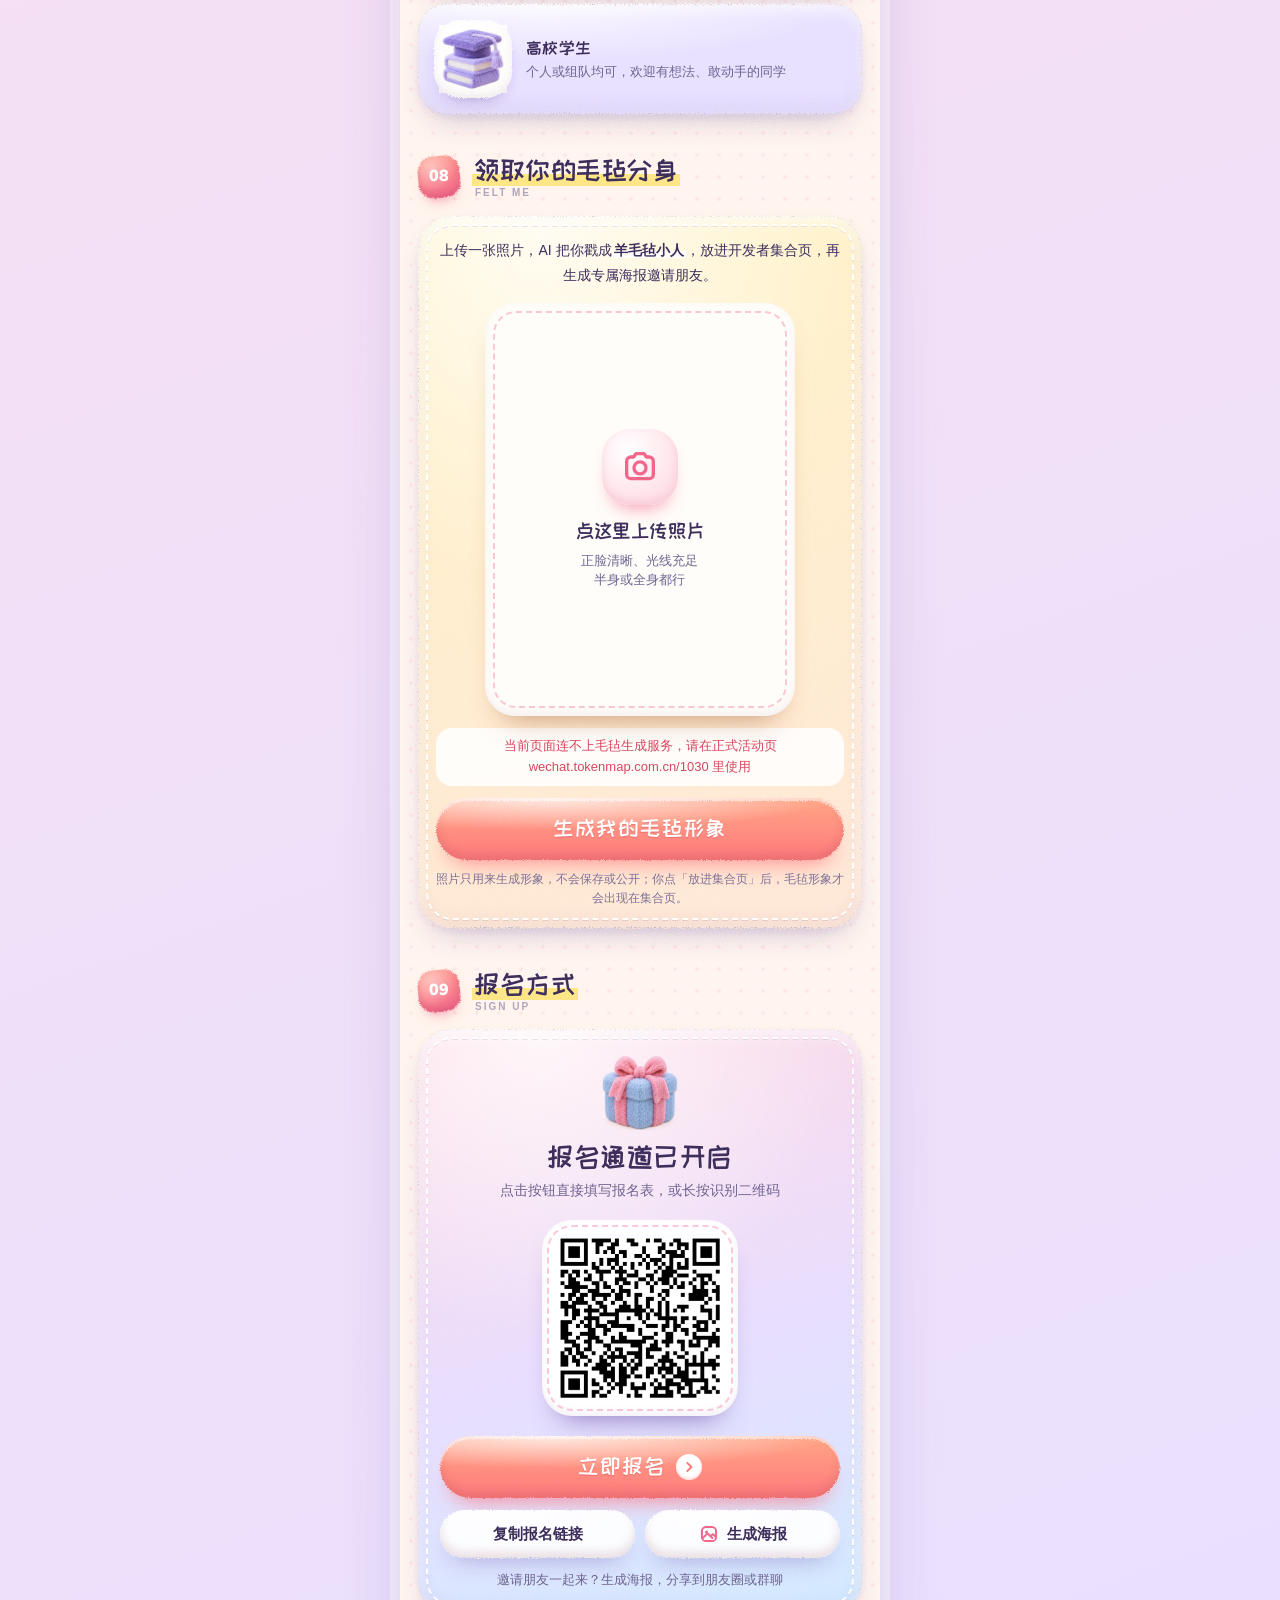
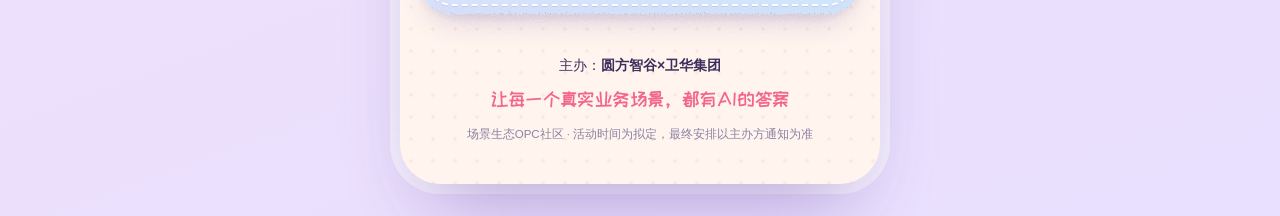
==== commit fe05befe: "Add felt avatar maker, gallery page and personal share poster - Upload a photo, frame it, and get an" ====
--- a/index.html
+++ b/index.html
@@ -14,9 +14,9 @@
   <link rel="canonical" href="https://wechat.tokenmap.com.cn/1030/">
   <link rel="icon" href="assets/img/favicon.png">
   <link rel="apple-touch-icon" href="assets/img/favicon.png">
-  <link rel="preload" href="assets/fonts/display.woff2?v=20261030" as="font" type="font/woff2" crossorigin>
+  <link rel="preload" href="assets/fonts/display.woff2?v=20261030-2" as="font" type="font/woff2" crossorigin>
   <link rel="preload" href="assets/img/hero-crane.webp" as="image">
-  <link rel="stylesheet" href="css/style.css?v=20261030">
+  <link rel="stylesheet" href="css/style.css?v=20261030-2">
   <script>document.documentElement.classList.add('js')</script>
 </head>
 <body>
@@ -53,7 +53,7 @@
     <!-- 主视觉 -->
     <header class="hero" id="top">
       <div class="hero-top">
-        <span class="pill pill-white"><i class="dot"></i>圆方智谷 × 卫华集团</span>
+        <span class="pill pill-white"><i class="dot"></i>圆方智谷×卫华集团</span>
         <span class="pill pill-lemon" id="countdown" hidden></span>
       </div>
 
@@ -86,7 +86,7 @@
         </a>
         <div class="cta-row">
           <a class="btn btn-soft" href="#info">先看看玩法</a>
-          <button class="btn btn-soft" type="button" data-poster><i class="ico-poster" aria-hidden="true"></i>分享海报</button>
+          <a class="btn btn-soft" href="#felt"><i class="ico-felt" aria-hidden="true"></i>毛毡分身</a>
         </div>
       </div>
 
@@ -398,10 +398,80 @@
       </div>
     </section>
 
-    <!-- 08 报名方式 -->
+    <!-- 08 毛毡分身 -->
+    <section class="sec" id="felt">
+      <div class="sec-head reveal">
+        <span class="sec-no n">08</span>
+        <h2 class="d">领取你的毛毡分身</h2>
+        <span class="sec-en">FELT ME</span>
+      </div>
+
+      <div class="plush felt-card reveal">
+        <i class="seam"></i>
+        <p class="felt-lead">上传一张照片，AI 把你戳成<b>羊毛毡小人</b>，放进开发者集合页，再生成专属海报邀请朋友。</p>
+
+        <div class="felt-step" data-step="photo">
+          <div class="felt-frame" id="feltFrame" role="button" tabindex="0" aria-label="上传或更换照片">
+            <div class="felt-empty" id="feltEmpty">
+              <span class="felt-cam" aria-hidden="true"></span>
+              <b class="d">点这里上传照片</b>
+              <span>正脸清晰、光线充足<br>半身或全身都行</span>
+            </div>
+            <img class="felt-photo" id="feltPhoto" alt="" hidden>
+            <div class="felt-loading" id="feltLoading" hidden>
+              <span class="poster-dots" aria-hidden="true"><i></i><i></i><i></i></span>
+              <p class="d" id="feltTip">正在挑选彩色羊毛…</p>
+              <span class="felt-bar"><i id="feltBar"></i></span>
+              <button class="chip-btn" type="button" id="feltCancel">取消</button>
+            </div>
+          </div>
+          <p class="felt-hint" id="feltHint" hidden>拖动、双指缩放，把自己放进框里 · 点照片可以换一张</p>
+          <input class="felt-input" type="file" accept="image/*" id="feltInput" tabindex="-1" aria-hidden="true">
+          <p class="felt-error" id="feltError" role="alert" hidden></p>
+          <button class="btn btn-primary btn-lg btn-block" type="button" id="feltGo"><span>生成我的毛毡形象</span></button>
+          <p class="felt-privacy">照片只用来生成形象，不会保存或公开；你点「放进集合页」后，毛毡形象才会出现在集合页。</p>
+        </div>
+
+        <div class="felt-step" data-step="result" hidden>
+          <div class="felt-stage"><img id="feltResult" alt="AI 生成的毛毡形象"></div>
+          <label class="felt-name">
+            <span class="d">昵称</span>
+            <input id="feltNick" type="text" maxlength="12" autocomplete="nickname" enterkeyhint="done" placeholder="给你的毛毡分身起个名字">
+          </label>
+          <p class="felt-error" id="feltPostError" role="alert" hidden></p>
+          <button class="btn btn-primary btn-lg btn-block" type="button" id="feltPost"><span>放进集合页</span></button>
+          <div class="cta-row">
+            <button class="btn btn-soft" type="button" id="feltRetry">重新生成</button>
+            <button class="btn btn-soft" type="button" id="feltRepick">换张照片</button>
+          </div>
+        </div>
+
+        <div class="felt-step" data-step="done" hidden>
+          <div class="felt-stage">
+            <img id="feltMine" alt="我的毛毡形象">
+            <span class="felt-no n" id="feltNo"></span>
+          </div>
+          <p class="felt-done d">已加入开发者集合页</p>
+          <p class="felt-done-sub" id="feltDoneSub"></p>
+          <button class="btn btn-primary btn-lg btn-block" type="button" data-poster><i class="ico-poster ico-poster-w" aria-hidden="true"></i><span>生成专属海报</span></button>
+          <div class="cta-row">
+            <a class="btn btn-soft" href="wall.html">去集合页看看</a>
+            <button class="btn btn-soft" type="button" id="feltAgain">重新做一个</button>
+          </div>
+          <button class="felt-remove" type="button" id="feltRemove">从集合页移除我的形象</button>
+        </div>
+      </div>
+
+      <a class="plush felt-crowd reveal" href="wall.html" id="feltCrowd" hidden>
+        <span class="felt-crowd-row" id="feltCrowdRow"></span>
+        <span class="felt-crowd-text"><b class="n" id="feltCount">0</b> 位开发者已入列<i class="arrow" aria-hidden="true"></i></span>
+      </a>
+    </section>
+
+    <!-- 09 报名方式 -->
     <section class="sec sec-signup" id="signup">
       <div class="sec-head reveal">
-        <span class="sec-no n">08</span>
+        <span class="sec-no n">09</span>
         <h2 class="d">报名方式</h2>
         <span class="sec-en">SIGN UP</span>
       </div>
@@ -426,9 +496,9 @@
     </section>
 
     <footer class="foot">
-      <p class="foot-host">主办：<b>圆方智谷 · 卫华集团</b></p>
+      <p class="foot-host">主办：<b>圆方智谷×卫华集团</b></p>
       <p class="foot-slogan d">让每一个真实业务场景，都有AI的答案</p>
-      <p class="foot-note">企业服务AI社区 · 活动时间为拟定，最终安排以主办方通知为准</p>
+      <p class="foot-note">场景生态OPC社区 · 活动时间为拟定，最终安排以主办方通知为准</p>
     </footer>
   </main>
 
@@ -464,6 +534,7 @@
         <img class="poster-img" alt="AI入企黑客松卫华集团专场分享海报，含活动二维码" hidden>
       </div>
       <p class="poster-tip"></p>
+      <a class="poster-upsell" href="#felt" data-poster-close hidden>上传照片，生成带你毛毡形象的专属海报</a>
       <div class="poster-actions">
         <a class="btn btn-primary" id="posterSave" href="#" download="卫华AI黑客松-分享海报.jpg">保存海报</a>
         <button class="btn btn-soft" id="posterShare" type="button" hidden>分享给朋友</button>
@@ -474,7 +545,8 @@
 
   <div class="toast" id="toast" role="status" aria-live="polite"></div>
 
-  <script src="js/main.js?v=20261029-2" defer></script>
-  <script src="js/poster.js?v=20261029-2" defer></script>
+  <script src="js/main.js?v=20261030-2" defer></script>
+  <script src="js/felt.js?v=20261030-3" defer></script>
+  <script src="js/poster.js?v=20261030-2" defer></script>
 </body>
 </html>
--- a/css/style.css
+++ b/css/style.css
@@ -1,6 +1,6 @@
 @font-face {
   font-family: "PlushDisplay";
-  src: url("../assets/fonts/display.woff2?v=20261030") format("woff2");
+  src: url("../assets/fonts/display.woff2?v=20261030-2") format("woff2");
   font-display: swap;
 }
 @font-face {
@@ -40,6 +40,7 @@
 }
 
 * { box-sizing: border-box; }
+[hidden] { display: none !important; }
 html { -webkit-text-size-adjust: 100%; scroll-behavior: smooth; }
 body {
   margin: 0;
@@ -432,6 +433,16 @@
   margin-right: -2px;
   background: url("data:image/svg+xml,%3Csvg xmlns='http://www.w3.org/2000/svg' viewBox='0 0 24 24' fill='none' stroke='%23f2668b' stroke-width='2.4' stroke-linecap='round' stroke-linejoin='round'%3E%3Crect x='3.5' y='3.5' width='17' height='17' rx='5'/%3E%3Ccircle cx='9' cy='9.5' r='1.8' fill='%23f2668b' stroke='none'/%3E%3Cpath d='M4.5 17l4.8-4.8a1.5 1.5 0 0 1 2.1 0L16 16.8M14 14.6l1.6-1.6a1.5 1.5 0 0 1 2.1 0l2.6 2.6'/%3E%3C/svg%3E") center / contain no-repeat;
 }
+.ico-poster-w {
+  background-image: url("data:image/svg+xml,%3Csvg xmlns='http://www.w3.org/2000/svg' viewBox='0 0 24 24' fill='none' stroke='%23fff' stroke-width='2.4' stroke-linecap='round' stroke-linejoin='round'%3E%3Crect x='3.5' y='3.5' width='17' height='17' rx='5'/%3E%3Ccircle cx='9' cy='9.5' r='1.8' fill='%23fff' stroke='none'/%3E%3Cpath d='M4.5 17l4.8-4.8a1.5 1.5 0 0 1 2.1 0L16 16.8M14 14.6l1.6-1.6a1.5 1.5 0 0 1 2.1 0l2.6 2.6'/%3E%3C/svg%3E");
+}
+.ico-felt {
+  flex: none;
+  width: 20px;
+  height: 20px;
+  margin-right: -2px;
+  background: url("data:image/svg+xml,%3Csvg xmlns='http://www.w3.org/2000/svg' viewBox='0 0 24 24' fill='none' stroke='%23f2668b' stroke-width='2.2' stroke-linecap='round'%3E%3Ccircle cx='12' cy='12' r='8.6'/%3E%3Cpath d='M5.2 8.4c4.2-.2 9.2 3.2 11.6 9.4M3.8 13.2c4.6-.6 9 1.6 10.9 6.6M9.4 3.7c3.6 2 6.6 6.4 7.7 11.2'/%3E%3C/svg%3E") center / contain no-repeat;
+}
 .hero-cloud {
   position: absolute;
   left: -2%;
@@ -784,6 +795,374 @@
 .qr-frame img { width: 100%; height: auto; border-radius: 10px; }
 .signup-card .cta-row { margin-top: 12px; }
 .signup-share { margin-top: 12px; font-size: 12.5px; color: var(--ink-2); }
+
+/* felt avatar maker */
+.felt-card {
+  --bg: linear-gradient(165deg, #fff3c4 0%, #ffe6d6 100%);
+  --r: 34px;
+  padding: 22px 18px 20px;
+}
+.felt-lead { padding: 0 4px; font-size: 14px; line-height: 1.75; text-align: center; }
+.felt-lead b { padding: 0 2px; background: linear-gradient(transparent 58%, rgba(255, 255, 255, .95) 58%); }
+.felt-step { margin-top: 16px; }
+.felt-frame {
+  position: relative;
+  overflow: hidden;
+  width: 76%;
+  margin: 0 auto 12px;
+  border-radius: 30px;
+  background: #fffdf9;
+  box-shadow: inset 0 -4px 10px rgba(80, 40, 120, .06), 0 18px 28px -18px rgba(170, 100, 60, .7);
+  cursor: pointer;
+  touch-action: pan-y;
+  -webkit-user-select: none;
+  user-select: none;
+  -webkit-touch-callout: none;
+}
+.felt-frame::before { content: ""; display: block; padding-top: 133.33%; }
+.felt-frame::after {
+  content: "";
+  position: absolute;
+  inset: 8px;
+  z-index: 3;
+  border: 2px dashed rgba(242, 102, 139, .35);
+  border-radius: 23px;
+  pointer-events: none;
+}
+.felt-frame.has-photo { touch-action: none; }
+.felt-frame.has-photo::after { border-color: rgba(255, 255, 255, .9); }
+.felt-frame:focus-visible { outline: 3px solid var(--ink); outline-offset: 4px; }
+.felt-empty {
+  position: absolute;
+  inset: 0;
+  display: grid;
+  place-content: center;
+  justify-items: center;
+  gap: 6px;
+  padding: 20px;
+  color: var(--ink-2);
+  font-size: 12.5px;
+  line-height: 1.55;
+  text-align: center;
+}
+.felt-empty b { margin-top: 4px; font-size: 20px; color: var(--ink); }
+.felt-cam {
+  --rot: -6deg;
+  width: 76px;
+  height: 76px;
+  border-radius: 28px;
+  background:
+    url("data:image/svg+xml,%3Csvg xmlns='http://www.w3.org/2000/svg' viewBox='0 0 24 24' fill='none' stroke='%23f2668b' stroke-width='2' stroke-linecap='round' stroke-linejoin='round'%3E%3Cpath d='M4 8.5A2.5 2.5 0 0 1 6.5 6h1.6l1.5-2h4.8l1.5 2h1.6A2.5 2.5 0 0 1 20 8.5v8a2.5 2.5 0 0 1-2.5 2.5h-11A2.5 2.5 0 0 1 4 16.5z'/%3E%3Ccircle cx='12' cy='12.5' r='3.6'/%3E%3C/svg%3E") center / 40px no-repeat,
+    radial-gradient(circle at 35% 28%, #fff 0, #ffe0e8 72%);
+  box-shadow: inset 0 -4px 8px rgba(200, 80, 110, .14), 0 12px 18px -10px rgba(242, 102, 139, .7);
+  animation: bob 3.6s ease-in-out infinite;
+}
+.felt-photo {
+  position: absolute;
+  left: 0;
+  top: 0;
+  max-width: none;
+  transform-origin: 0 0;
+  pointer-events: none;
+}
+.felt-loading {
+  position: absolute;
+  inset: 0;
+  z-index: 4;
+  display: grid;
+  place-content: center;
+  justify-items: center;
+  gap: 12px;
+  padding: 18px;
+  background: rgba(255, 250, 244, .74);
+  -webkit-backdrop-filter: blur(4px);
+  backdrop-filter: blur(4px);
+  text-align: center;
+  cursor: default;
+}
+.felt-loading .d { font-size: 16px; line-height: 1.4; }
+.felt-bar {
+  display: block;
+  width: 160px;
+  height: 12px;
+  overflow: hidden;
+  border-radius: 999px;
+  background: rgba(255, 255, 255, .95);
+  box-shadow: inset 0 2px 4px rgba(80, 40, 120, .12);
+}
+.felt-bar i {
+  display: block;
+  width: 4%;
+  height: 100%;
+  border-radius: inherit;
+  background: linear-gradient(90deg, #ffa585, #f2668b);
+  transition: width .3s linear;
+}
+.felt-hint { margin: -2px 0 12px; font-size: 12px; color: var(--ink-2); text-align: center; }
+.felt-input { position: absolute; width: 1px; height: 1px; opacity: 0; pointer-events: none; }
+.felt-error {
+  margin: 0 0 12px;
+  padding: 8px 14px;
+  border-radius: 16px;
+  background: rgba(255, 255, 255, .88);
+  color: #d8465f;
+  font-size: 13px;
+  line-height: 1.6;
+  text-align: center;
+}
+.felt-privacy { margin-top: 10px; font-size: 11.5px; line-height: 1.65; color: var(--ink-2); text-align: center; opacity: .9; }
+.btn:disabled { opacity: .6; cursor: default; }
+.felt-stage {
+  position: relative;
+  isolation: isolate;
+  width: 76%;
+  margin: 0 auto 16px;
+  padding: 16px 16px 20px;
+  border-radius: 30px;
+  background: #fffaf4;
+  box-shadow: inset 0 -5px 12px rgba(80, 40, 120, .06), 0 20px 30px -20px rgba(170, 100, 60, .75);
+  animation: plop .7s var(--spring) both;
+}
+.felt-stage::before {
+  content: "";
+  position: absolute;
+  left: 18%;
+  right: 18%;
+  bottom: 16px;
+  height: 22px;
+  z-index: -1;
+  border-radius: 50%;
+  background: radial-gradient(closest-side, rgba(150, 100, 170, .22), transparent);
+}
+.felt-stage::after {
+  content: "";
+  position: absolute;
+  inset: 7px;
+  border: 2px dashed rgba(242, 102, 139, .28);
+  border-radius: 24px;
+  pointer-events: none;
+}
+.felt-stage img { width: 100%; height: auto; mix-blend-mode: multiply; }
+.felt-no {
+  position: absolute;
+  top: -10px;
+  left: -12px;
+  z-index: 2;
+  padding: 5px 13px;
+  border-radius: 999px;
+  background: linear-gradient(160deg, #ff9e8a, #f2668b);
+  color: #fff;
+  font-size: 16px;
+  transform: rotate(-6deg);
+  box-shadow: inset 0 -3px 5px rgba(150, 30, 70, .2), 0 8px 14px -8px rgba(242, 102, 139, .9);
+}
+.felt-name {
+  display: flex;
+  align-items: center;
+  gap: 10px;
+  margin: 0 0 12px;
+  padding: 5px 6px 5px 18px;
+  border-radius: 999px;
+  background: #fff;
+  box-shadow: inset 0 -2px 4px rgba(80, 40, 120, .07), 0 8px 16px -12px rgba(90, 60, 150, .6);
+}
+.felt-name .d { flex: none; font-size: 15px; color: var(--berry); }
+.felt-name input {
+  flex: 1;
+  min-width: 0;
+  height: 40px;
+  border: 0;
+  outline: 0;
+  background: transparent;
+  color: var(--ink);
+  font: inherit;
+  font-size: 16px;
+}
+.felt-name input::placeholder { color: #b3a9c9; }
+.felt-card .cta-row { margin-top: 10px; }
+.felt-done { font-size: 22px; line-height: 1.3; text-align: center; }
+.felt-done-sub { margin: 2px 0 14px; font-size: 13px; color: var(--ink-2); text-align: center; }
+.felt-remove {
+  display: block;
+  margin: 14px auto 0;
+  padding: 4px 8px;
+  border: 0;
+  background: none;
+  color: var(--ink-2);
+  font: inherit;
+  font-size: 12px;
+  text-decoration: underline;
+  opacity: .7;
+  cursor: pointer;
+}
+.felt-crowd {
+  --r: 26px;
+  display: flex;
+  align-items: center;
+  justify-content: space-between;
+  gap: 10px;
+  margin-top: 12px;
+  padding: 10px 12px 10px 16px;
+  color: inherit;
+  text-decoration: none;
+}
+.felt-crowd-row { display: flex; align-items: flex-end; min-width: 0; height: 64px; overflow: hidden; }
+.felt-crowd-row img { flex: none; width: auto; height: 62px; margin-right: -10px; mix-blend-mode: multiply; }
+.felt-crowd-text { flex: none; display: flex; align-items: center; gap: 6px; font-size: 13px; font-weight: 700; }
+.felt-crowd-text .n { font-size: 22px; color: var(--berry); }
+.felt-crowd .arrow { background-color: #ffe0e8; }
+
+/* gallery page */
+.wall-hero { padding-bottom: 70px; }
+.wall-title { font-size: clamp(50px, 15.5vw, 74px); }
+.wall-title .t1 { transform: rotate(-3deg) translateX(-6px); }
+.wall-title .t2 { transform: rotate(2deg) translateX(10px); }
+.wall-stage {
+  --bg: var(--cream);
+  --r: 34px;
+  margin-top: 18px;
+  padding: 14px 12px 16px;
+}
+.wall-parade { position: relative; height: 240px; margin-bottom: 4px; }
+/* the slot's transform makes it a stacking context, so the blend has to sit on the slot, not the image */
+.wall-slot { position: absolute; bottom: 0; transform: translateX(-50%); mix-blend-mode: multiply; }
+.wall-parade img {
+  width: auto;
+  max-width: none;
+  height: 100%;
+  cursor: pointer;
+  animation: plop .8s var(--spring) both;
+}
+a.pill { color: inherit; text-decoration: none; }
+.wall-ribbon {
+  display: inline-block;
+  padding: 7px 18px;
+  border-radius: 999px;
+  background: #fff;
+  font-size: 14px;
+  font-weight: 700;
+  box-shadow: inset 0 -2px 4px rgba(80, 40, 120, .07), 0 8px 16px -10px rgba(90, 60, 150, .6);
+}
+.wall-stage-empty img {
+  width: 62%;
+  margin: -6px auto 0;
+  mix-blend-mode: multiply;
+  -webkit-mask-image: radial-gradient(farthest-side, #000 76%, transparent 100%);
+  mask-image: radial-gradient(farthest-side, #000 76%, transparent 100%);
+}
+.wall-stage-empty .d { font-size: 17px; }
+.wall-hero .hero-cta { margin-top: 18px; }
+.wall-facts { margin-bottom: 14px; }
+.wall-facts p { font-size: 13px; line-height: 1.6; }
+.wall-facts b { color: #e85a6b; }
+.wall-grid { display: grid; grid-template-columns: repeat(3, minmax(0, 1fr)); gap: 10px; }
+.wall-item {
+  --r: 22px;
+  --fiber-op: .35;
+  display: block;
+  width: 100%;
+  padding: 8px 6px 10px;
+  border: 0;
+  background: none;
+  color: var(--ink);
+  font: inherit;
+  text-align: center;
+  cursor: pointer;
+  transition: transform .35s var(--spring);
+}
+/* hundreds of cards: skip the SVG fuzz filter so scrolling stays smooth on phones */
+.wall-item::before { filter: none; }
+.wall-item:active { transform: scale(.95); }
+.wall-item:focus-visible { outline: 3px solid var(--ink); outline-offset: 3px; }
+.wall-no { display: block; font-size: 11px; line-height: 1.2; color: var(--ink-2); opacity: .75; text-align: left; padding-left: 4px; }
+.wall-pic { position: relative; display: block; margin-top: 2px; }
+.wall-pic::before { content: ""; display: block; padding-top: 118%; }
+.wall-pic img {
+  position: absolute;
+  inset: 0;
+  width: 100%;
+  height: 100%;
+  object-fit: contain;
+  object-position: 50% 100%;
+  mix-blend-mode: multiply;
+}
+.wall-name {
+  display: block;
+  margin-top: 4px;
+  overflow: hidden;
+  font-size: 12.5px;
+  line-height: 1.4;
+  white-space: nowrap;
+  text-overflow: ellipsis;
+}
+.wall-item.is-mine { --bg: #ffe0e8; }
+.wall-item.is-mine::after { opacity: .2; }
+.wall-item.is-mine .wall-no::after {
+  content: "我";
+  float: right;
+  margin-right: 2px;
+  padding: 1px 7px;
+  border-radius: 999px;
+  background: var(--berry);
+  color: #fff;
+  font-family: var(--font-body);
+  font-size: 10.5px;
+  font-weight: 700;
+}
+.wall-item.is-new { animation: plop .8s var(--spring) both; }
+.wall-empty {
+  padding: 26px 16px;
+  border-radius: 24px;
+  background: rgba(255, 255, 255, .7);
+  color: var(--ink-2);
+  font-size: 14px;
+  text-align: center;
+}
+.wall-more { margin-top: 14px; }
+
+/* big view of one avatar */
+.peek {
+  position: fixed;
+  inset: 0;
+  z-index: 90;
+  display: flex;
+  flex-direction: column;
+  align-items: center;
+  justify-content: center;
+  gap: 16px;
+  padding: 20px;
+}
+.peek-card {
+  position: relative;
+  isolation: isolate;
+  width: min(78vw, 340px);
+  padding: 20px 18px 18px;
+  border-radius: 32px;
+  background: #fffaf4;
+  text-align: center;
+  box-shadow: 0 0 0 6px rgba(255, 255, 255, .5), 0 30px 60px -20px rgba(0, 0, 0, .5);
+  animation: plop .55s var(--spring) both;
+}
+.peek-card img { width: 100%; height: auto; max-height: 58vh; object-fit: contain; mix-blend-mode: multiply; }
+.peek-card figcaption { margin-top: 8px; font-family: var(--font-body); font-size: 18px; font-weight: 700; }
+
+/* admin */
+.admin-page { padding: 24px 16px 60px; }
+.admin-bar { display: flex; gap: 10px; align-items: center; margin: 14px 0; }
+.admin-bar input {
+  flex: 1;
+  min-width: 0;
+  height: 44px;
+  padding: 0 16px;
+  border: 0;
+  border-radius: 999px;
+  background: #fff;
+  font: inherit;
+  font-size: 15px;
+  box-shadow: inset 0 -2px 4px rgba(80, 40, 120, .07);
+}
+.admin-item { cursor: default; }
+.admin-item .chip-btn { margin-top: 6px; color: #d8465f; }
 
 /* footer */
 .foot {
@@ -874,7 +1253,7 @@
   animation: fadein .25s ease both;
 }
 .poster-sheet {
-  --ph: min(64vh, 600px);
+  --ph: min(60vh, 600px);
   position: relative;
   display: flex;
   flex-direction: column;
@@ -933,6 +1312,17 @@
   font-weight: 600;
   text-align: center;
 }
+.poster-upsell {
+  padding: 7px 16px;
+  border-radius: 999px;
+  background: #fff1a8;
+  color: var(--ink);
+  font-size: 13px;
+  font-weight: 700;
+  text-decoration: none;
+  box-shadow: 0 10px 18px -10px rgba(0, 0, 0, .5);
+}
+.poster-upsell::after { content: " →"; }
 .poster-actions { display: flex; gap: 10px; }
 .poster-actions .btn { min-height: 46px; padding: 0 22px; font-size: 16px; }
 .poster-actions .btn[hidden] { display: none; }
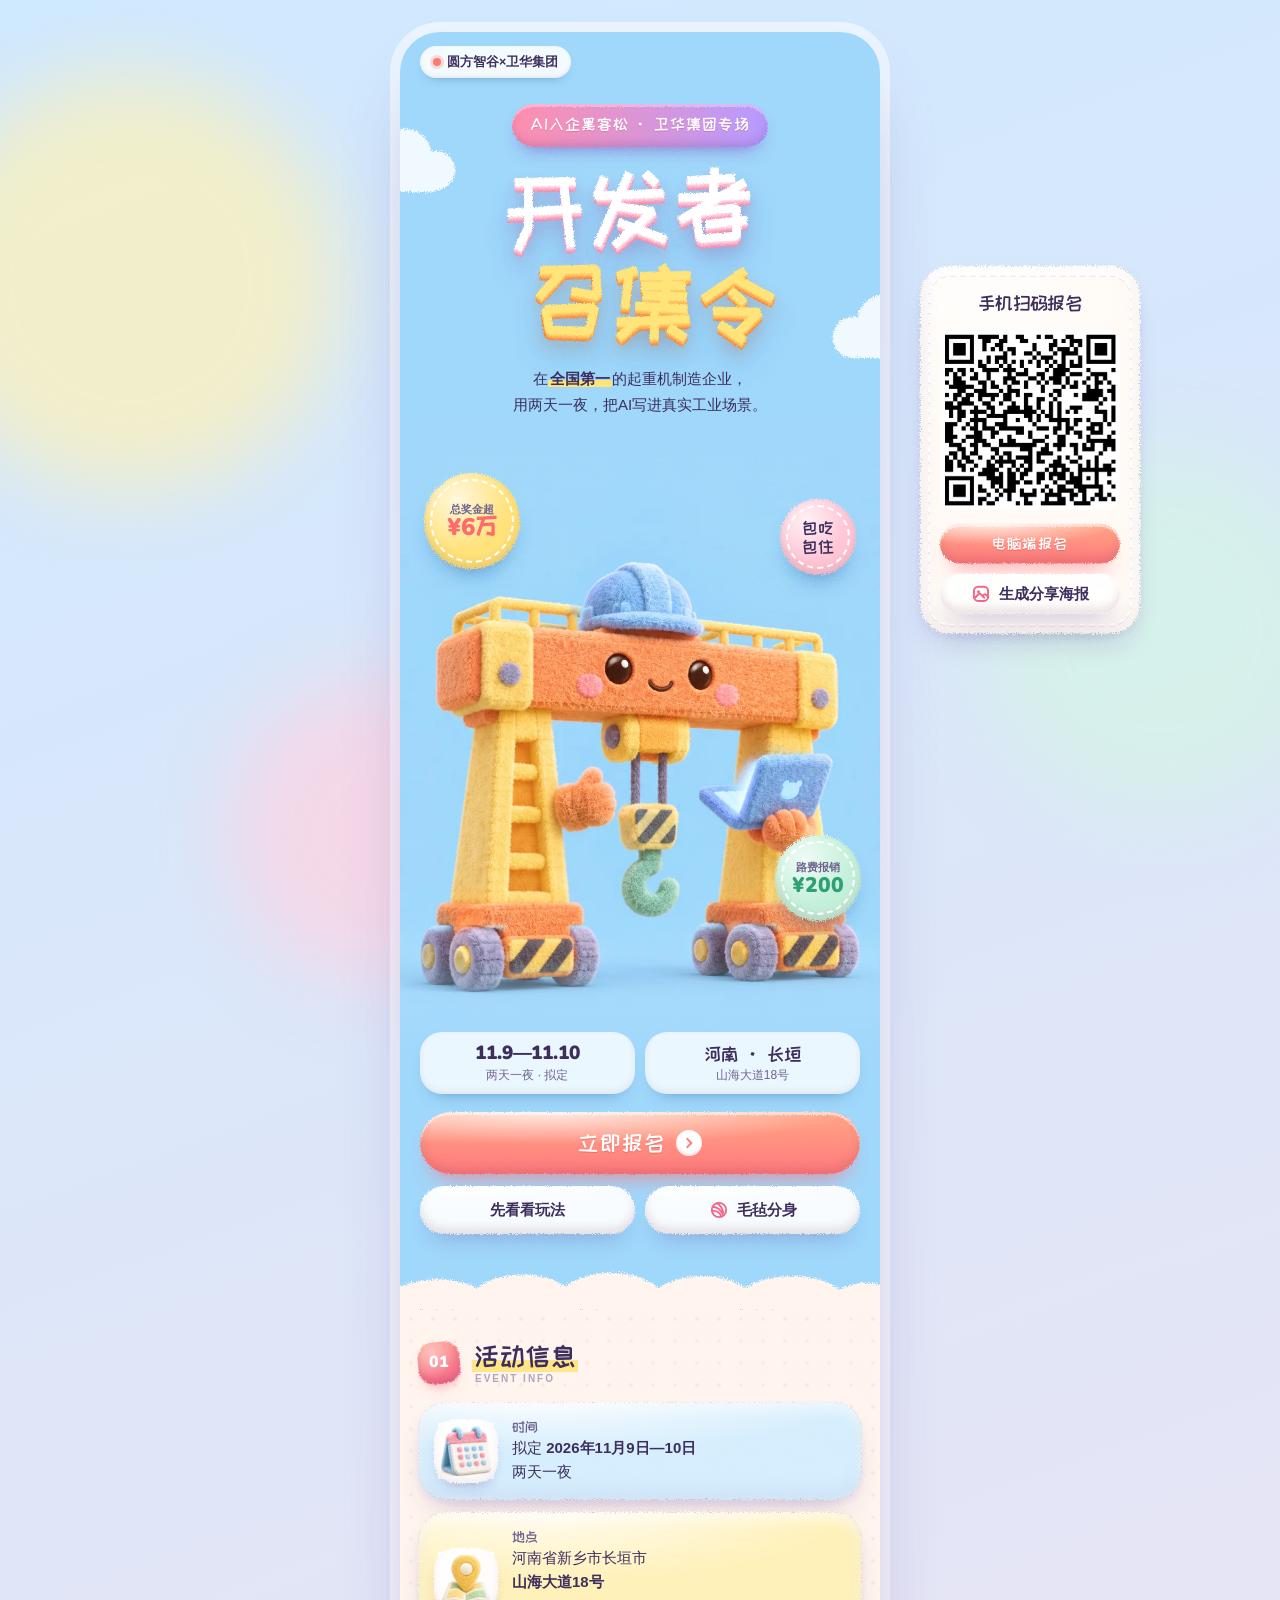
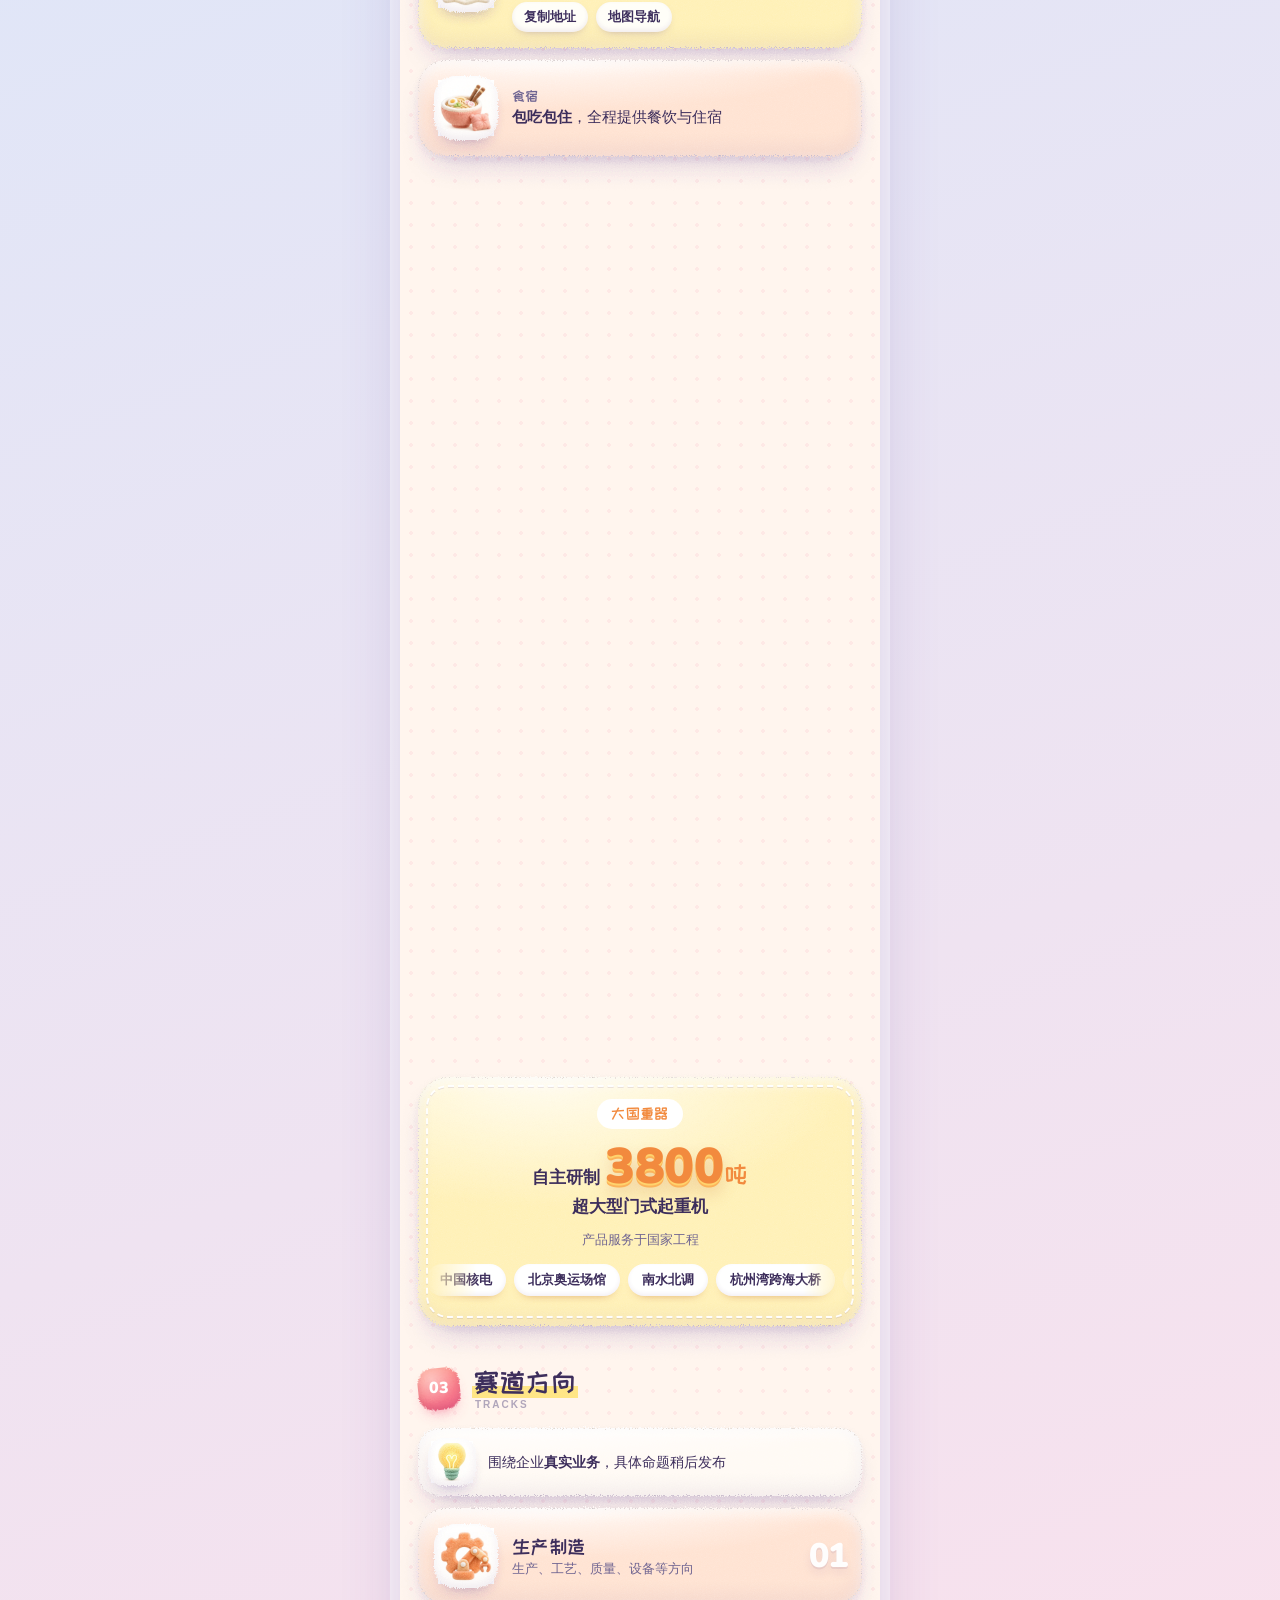
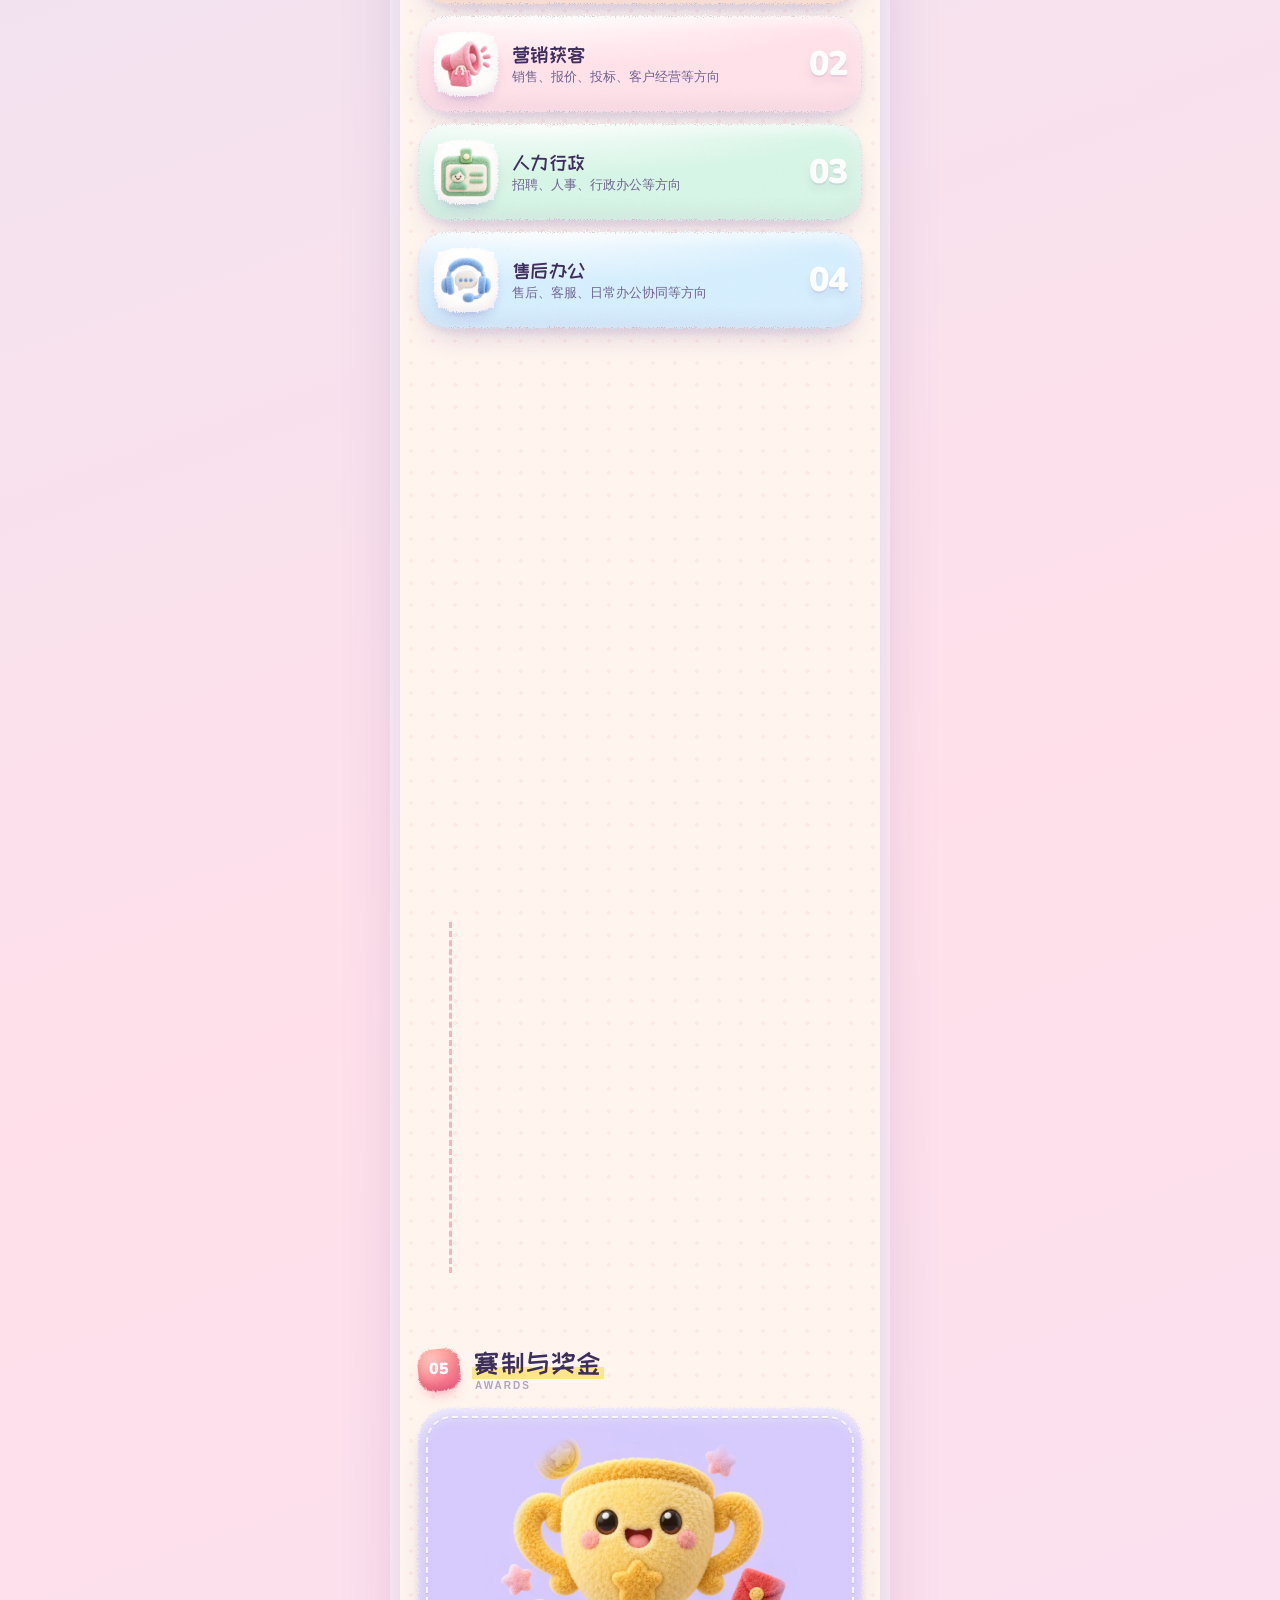
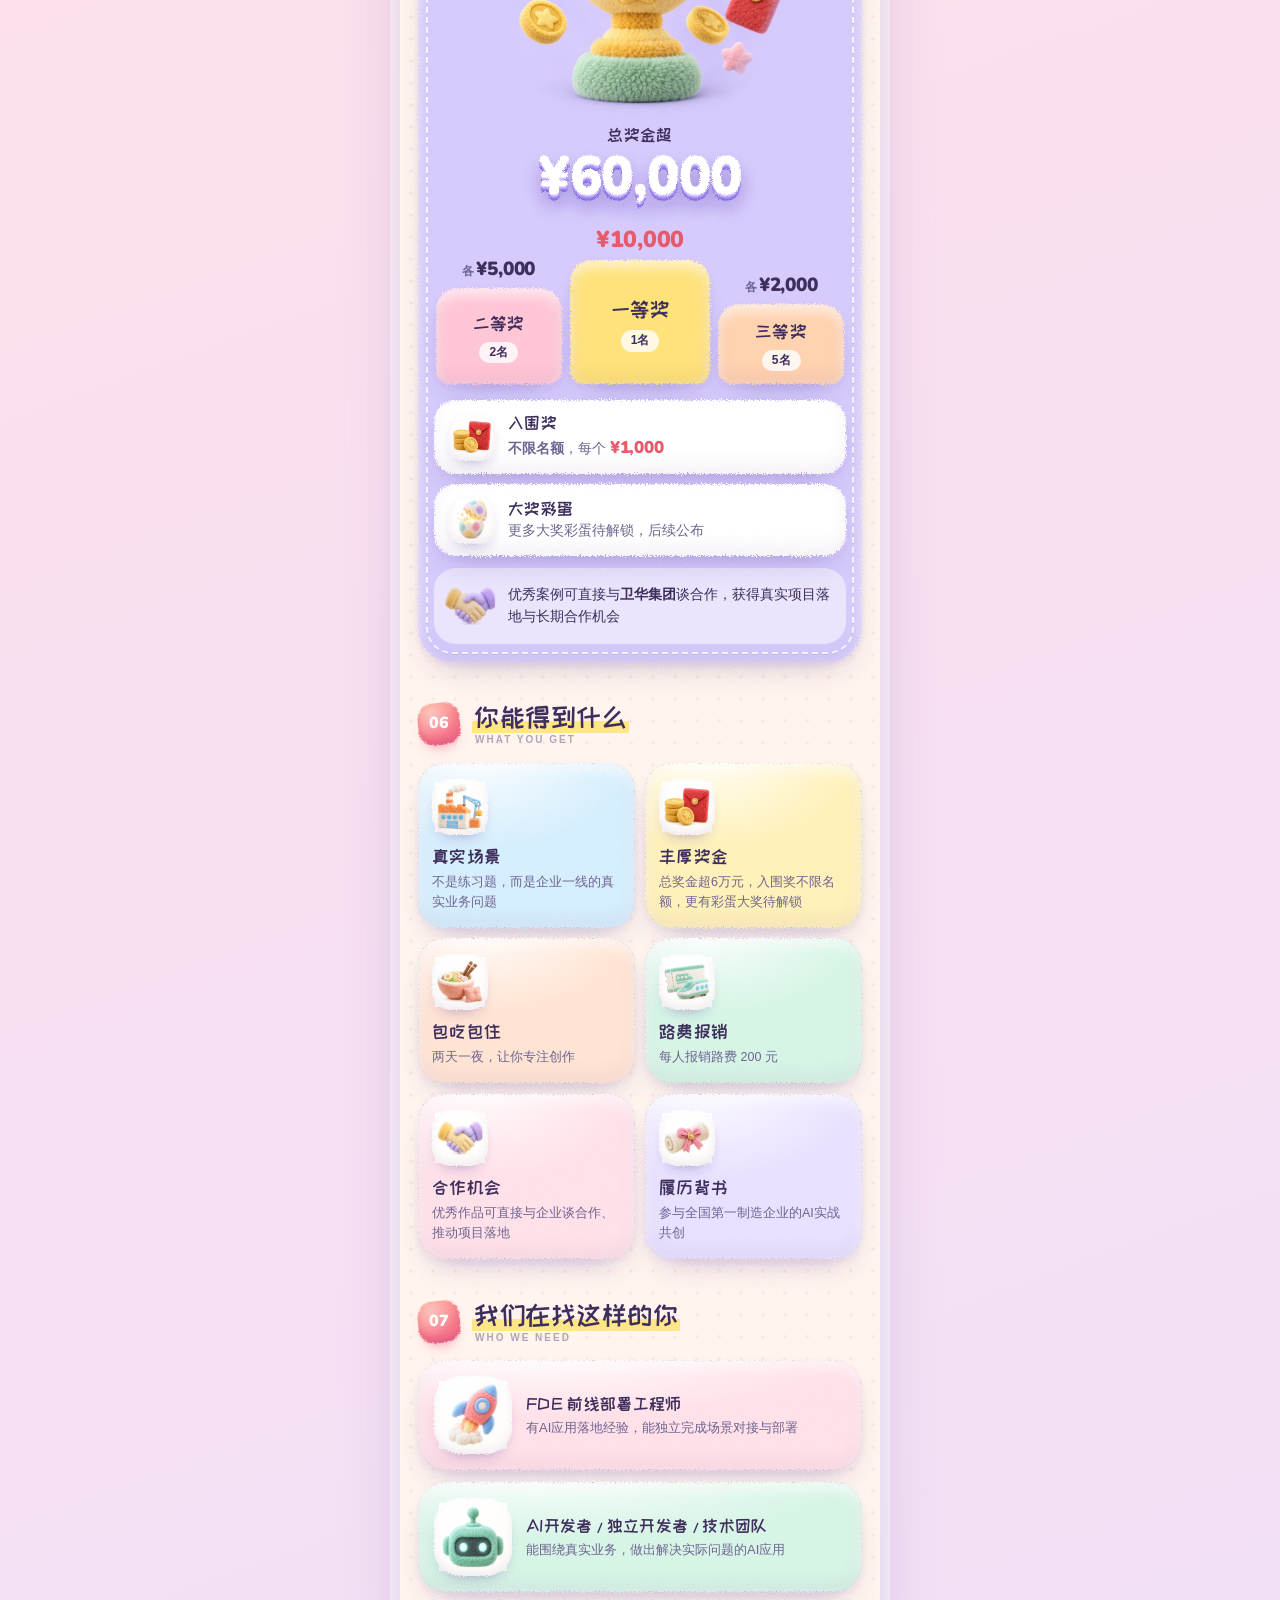
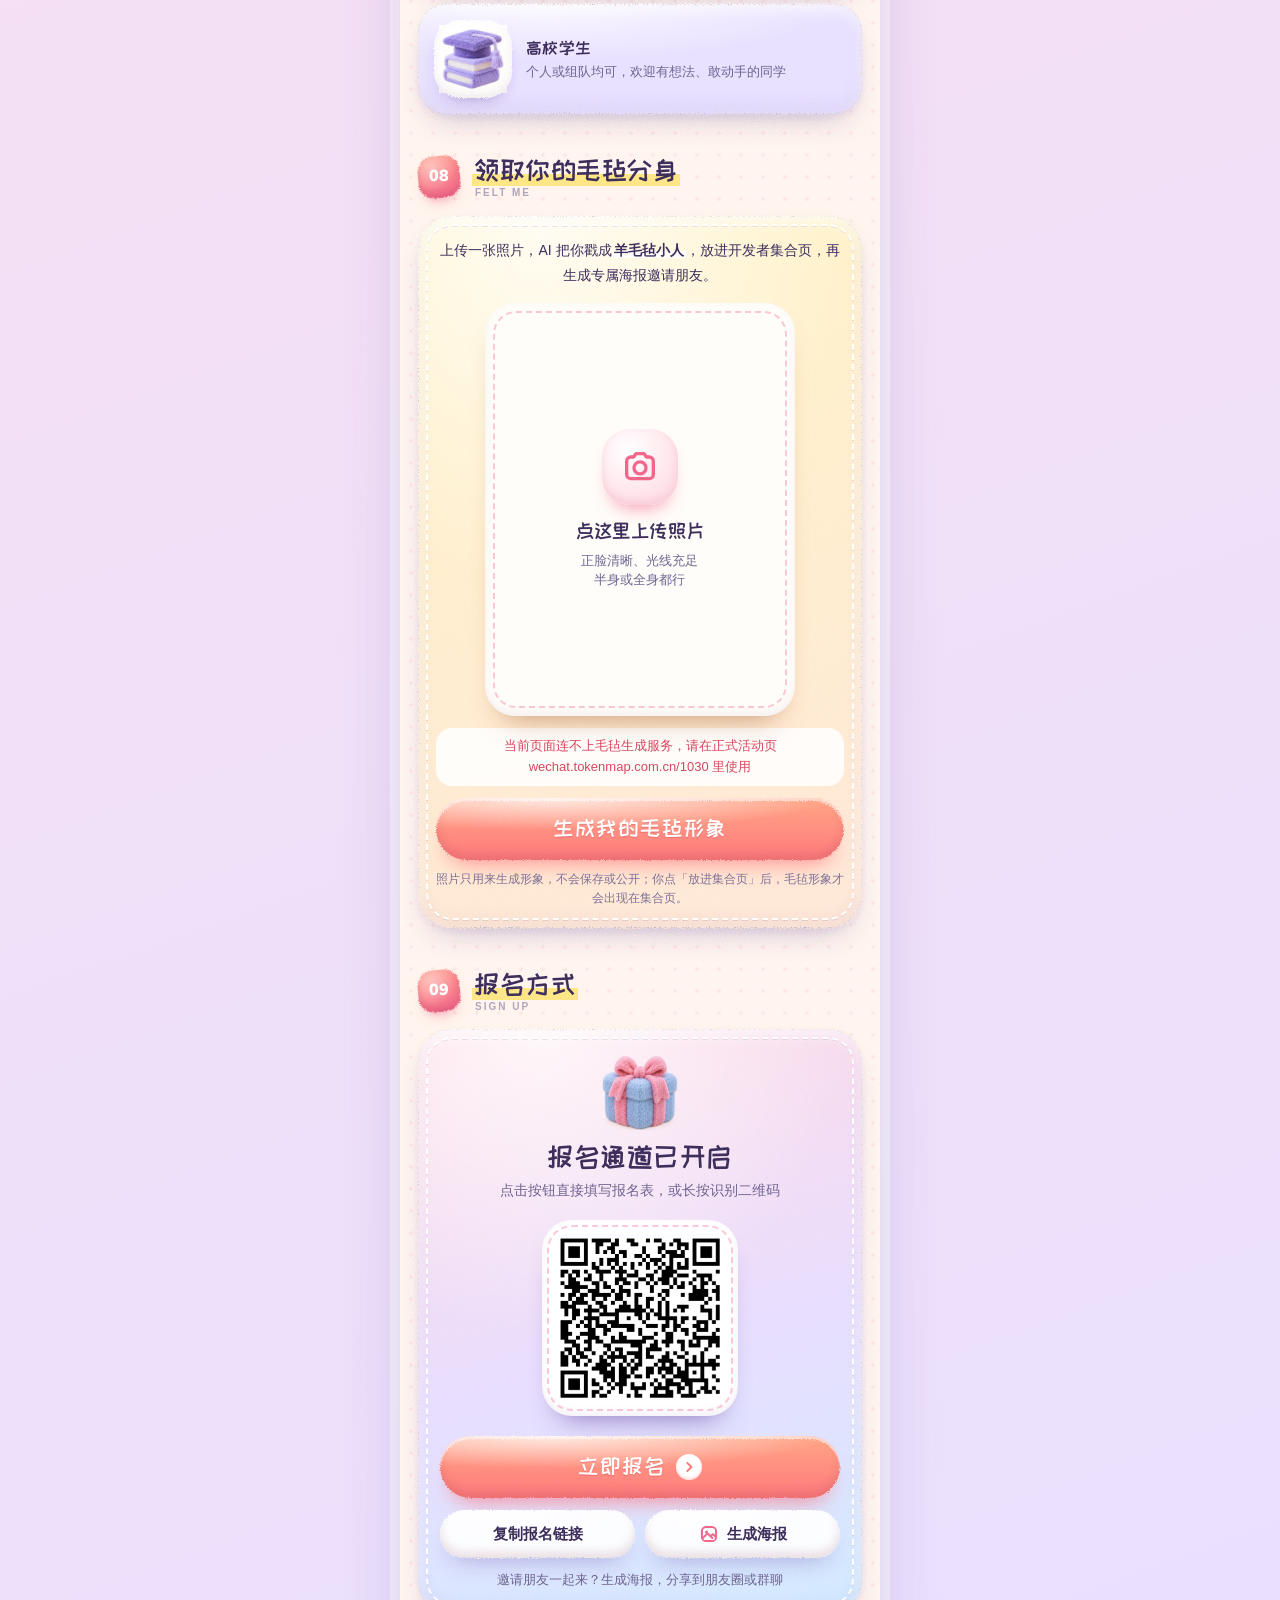
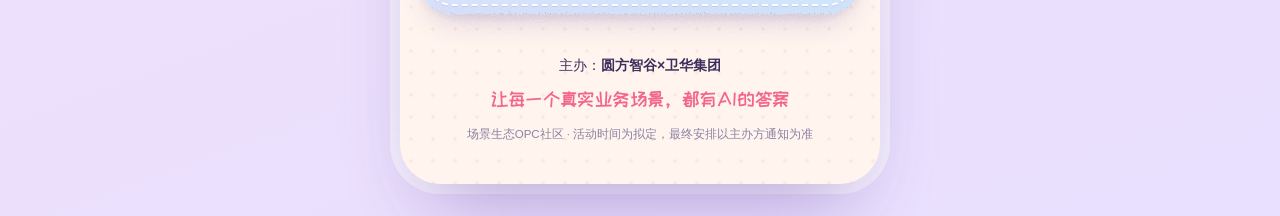
==== commit f54b935e: "Point poster QR codes at the event details page Scanning a share poster now opens the event details " ====
--- a/index.html
+++ b/index.html
@@ -547,6 +547,6 @@
 
   <script src="js/main.js?v=20261030-2" defer></script>
   <script src="js/felt.js?v=20261030-3" defer></script>
-  <script src="js/poster.js?v=20261030-2" defer></script>
+  <script src="js/poster.js?v=20261030-3" defer></script>
 </body>
 </html>
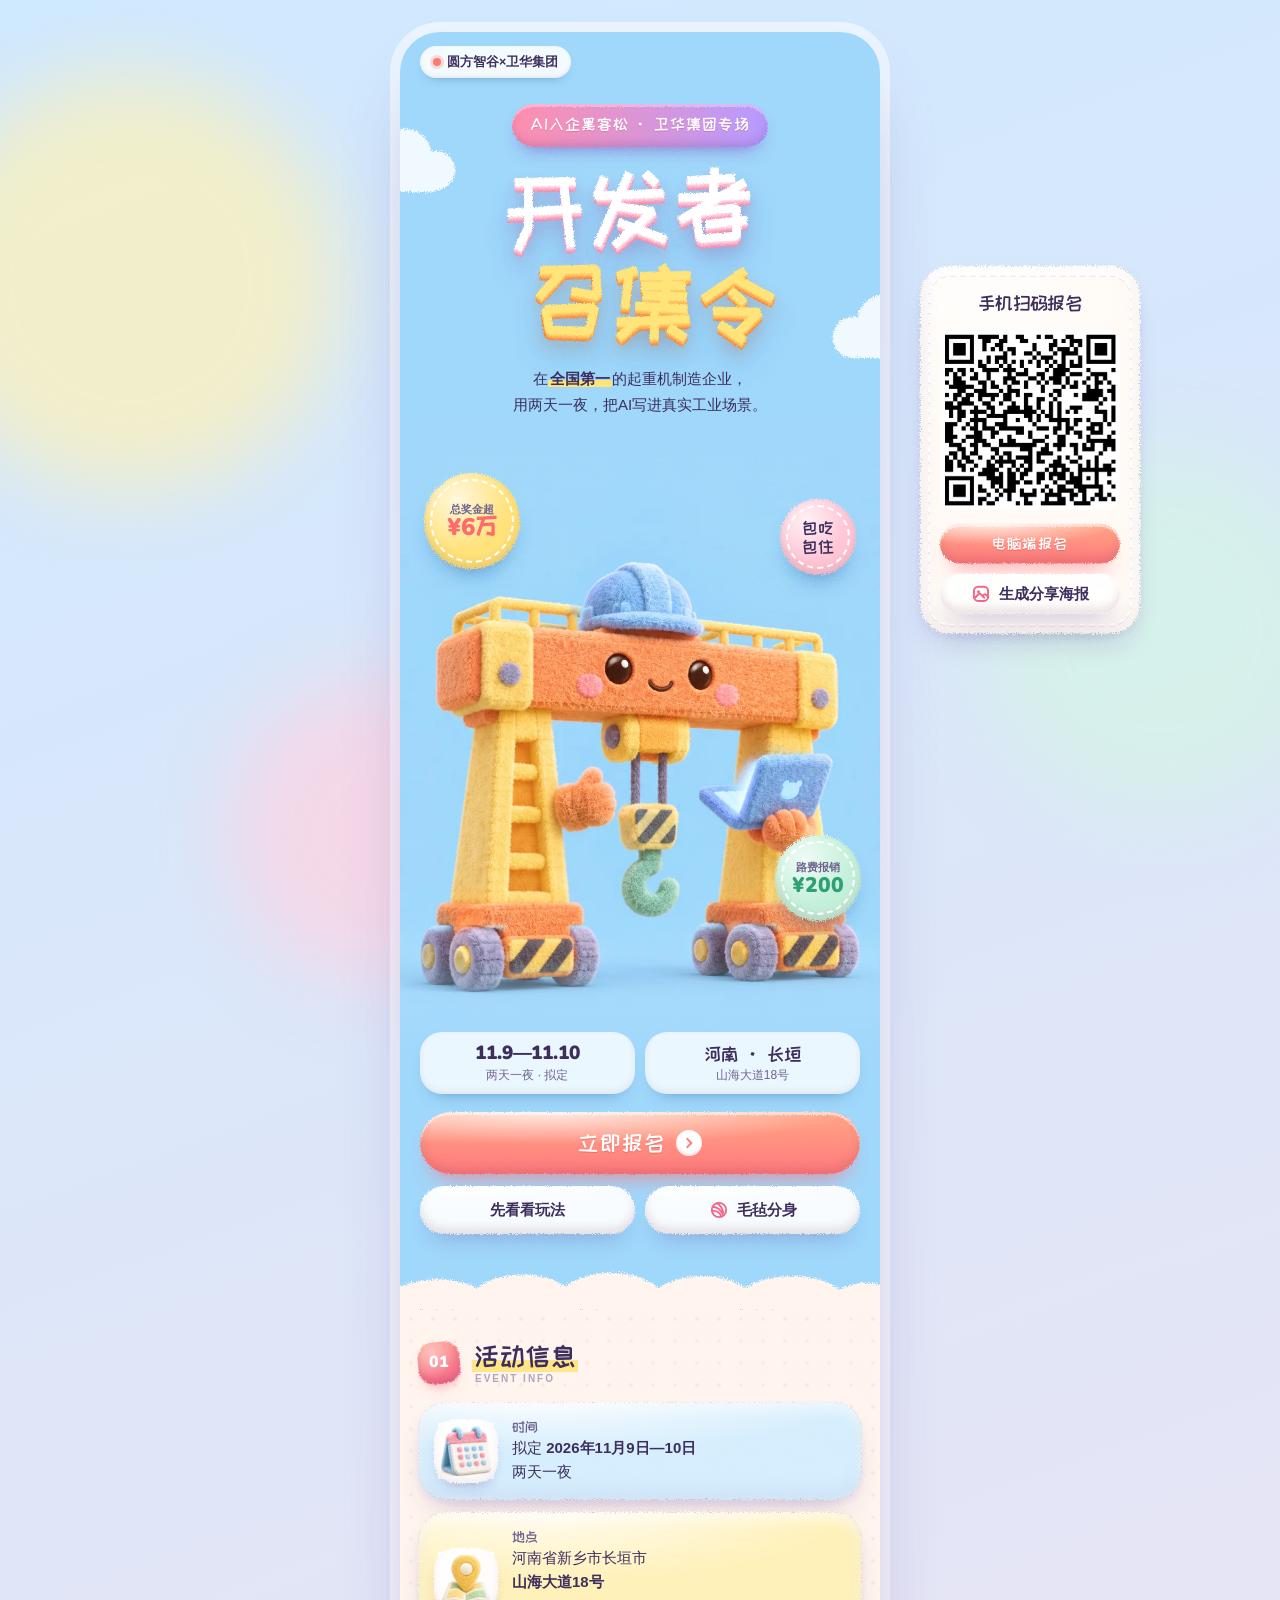
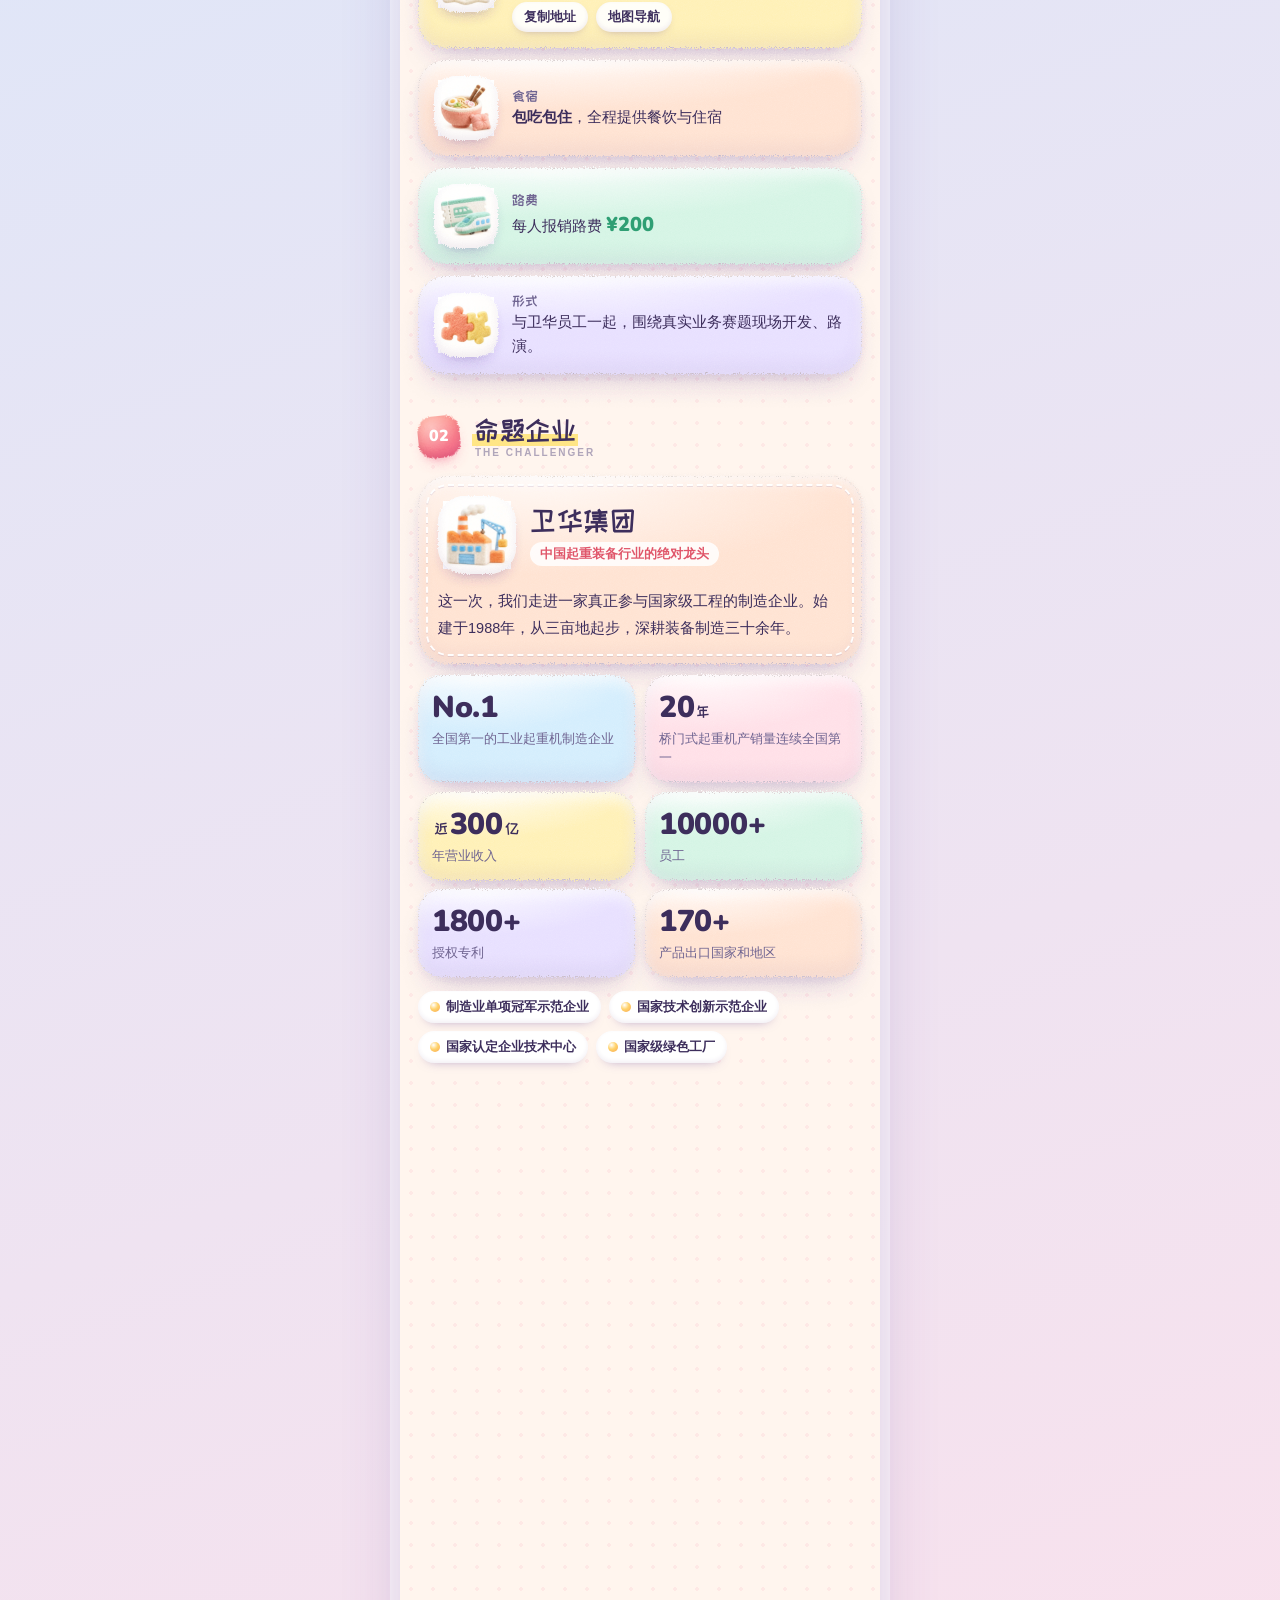
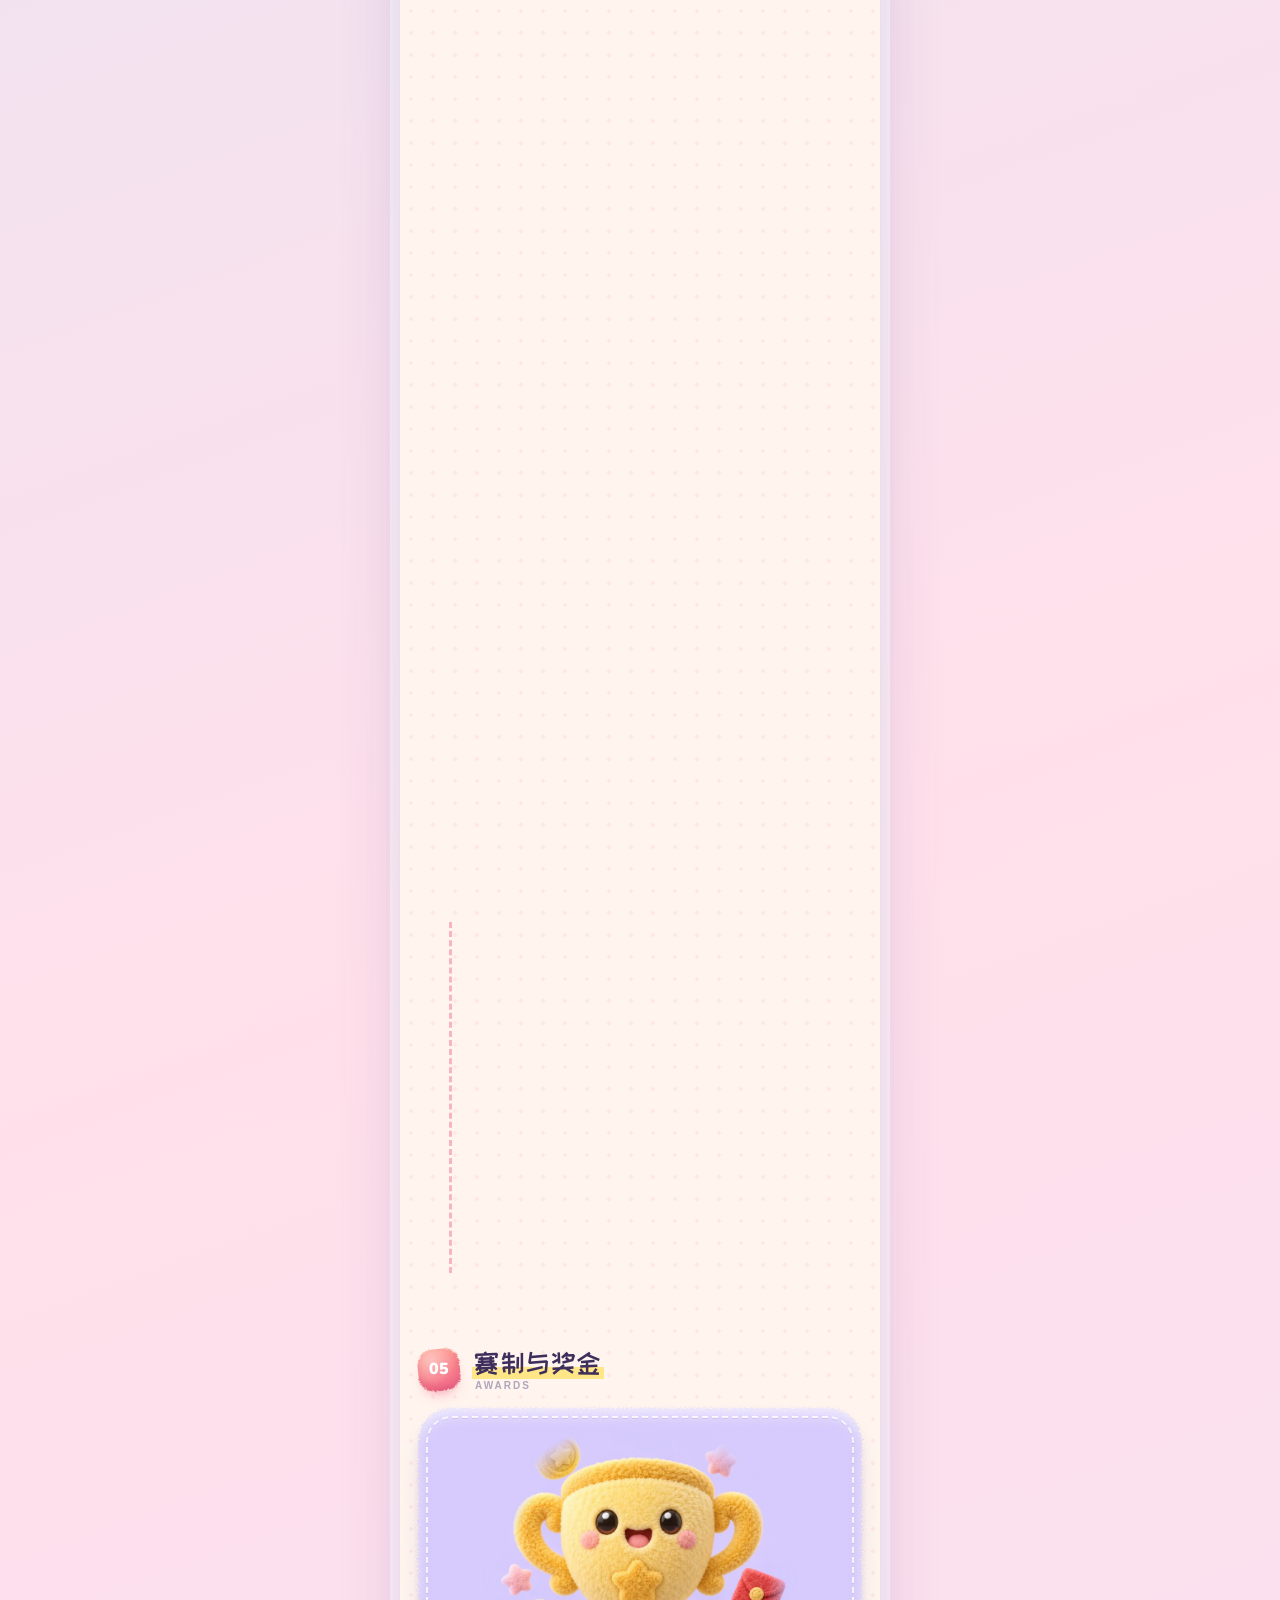
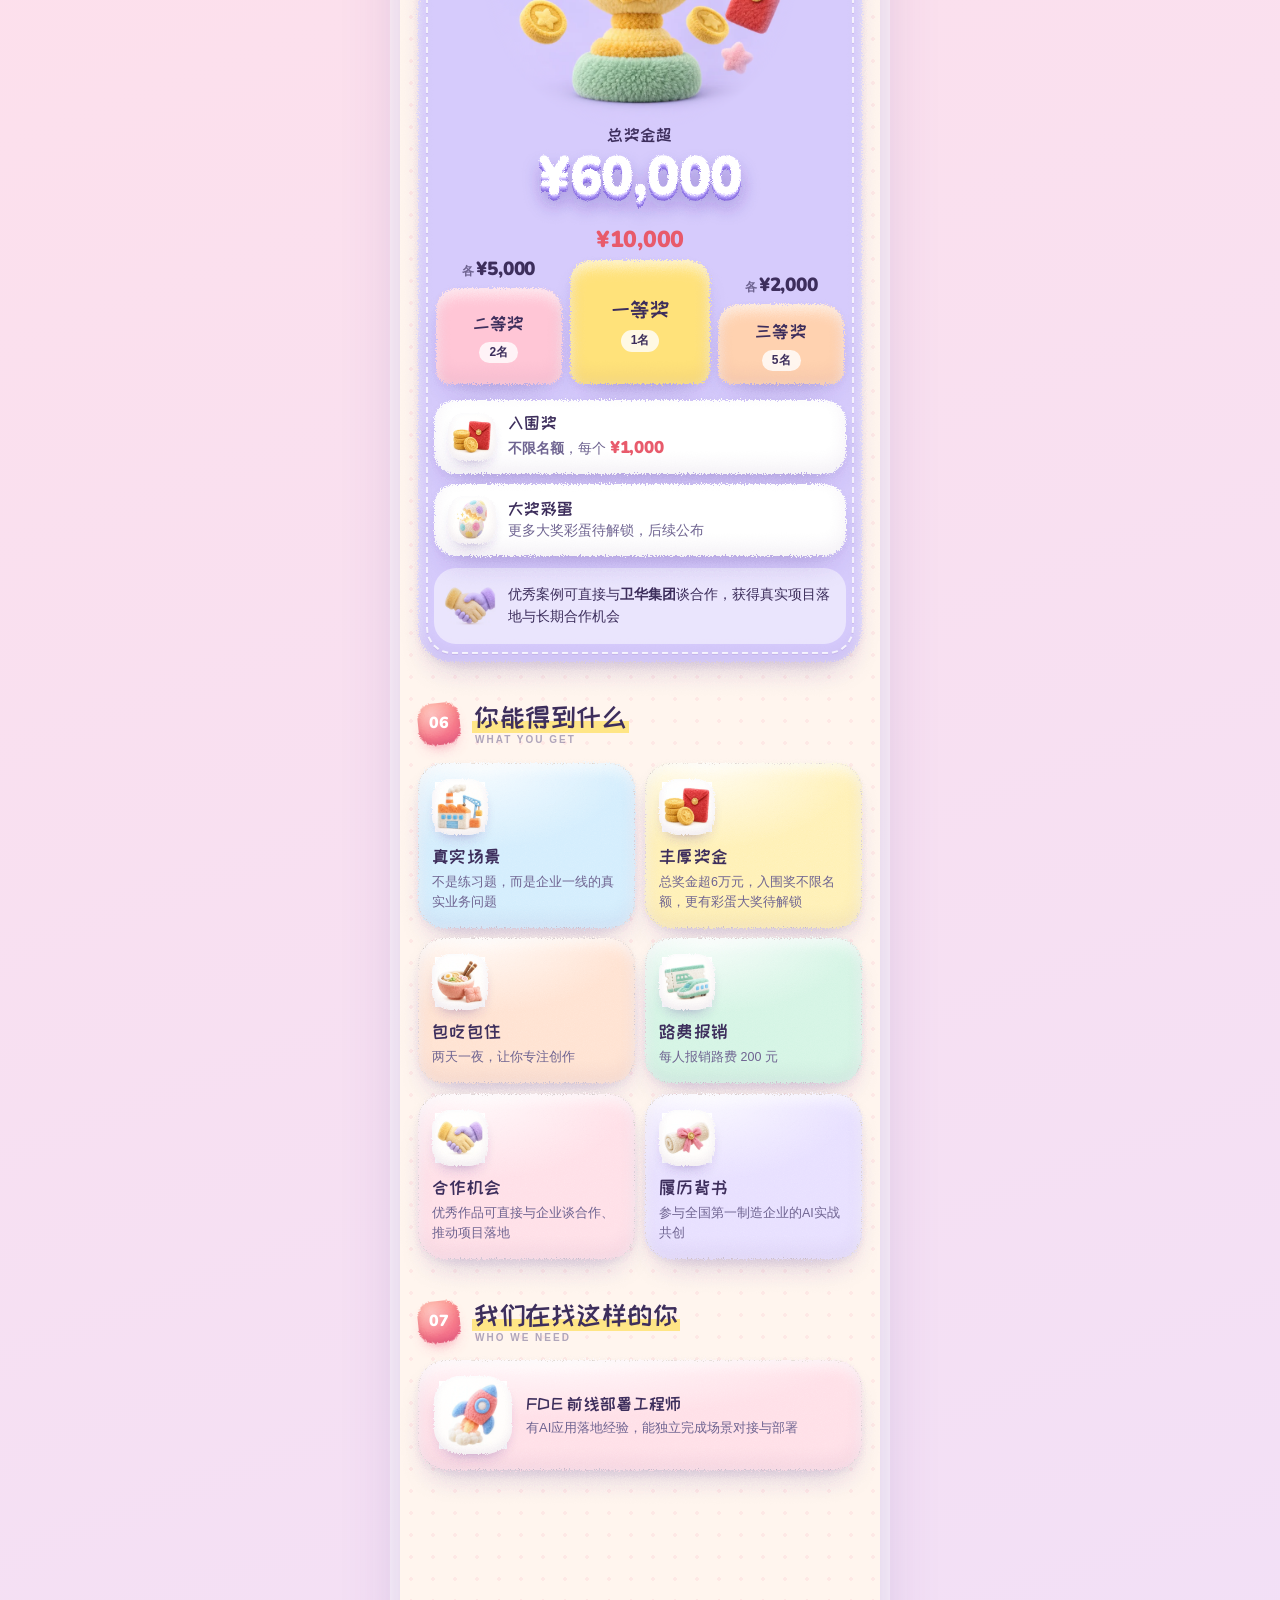
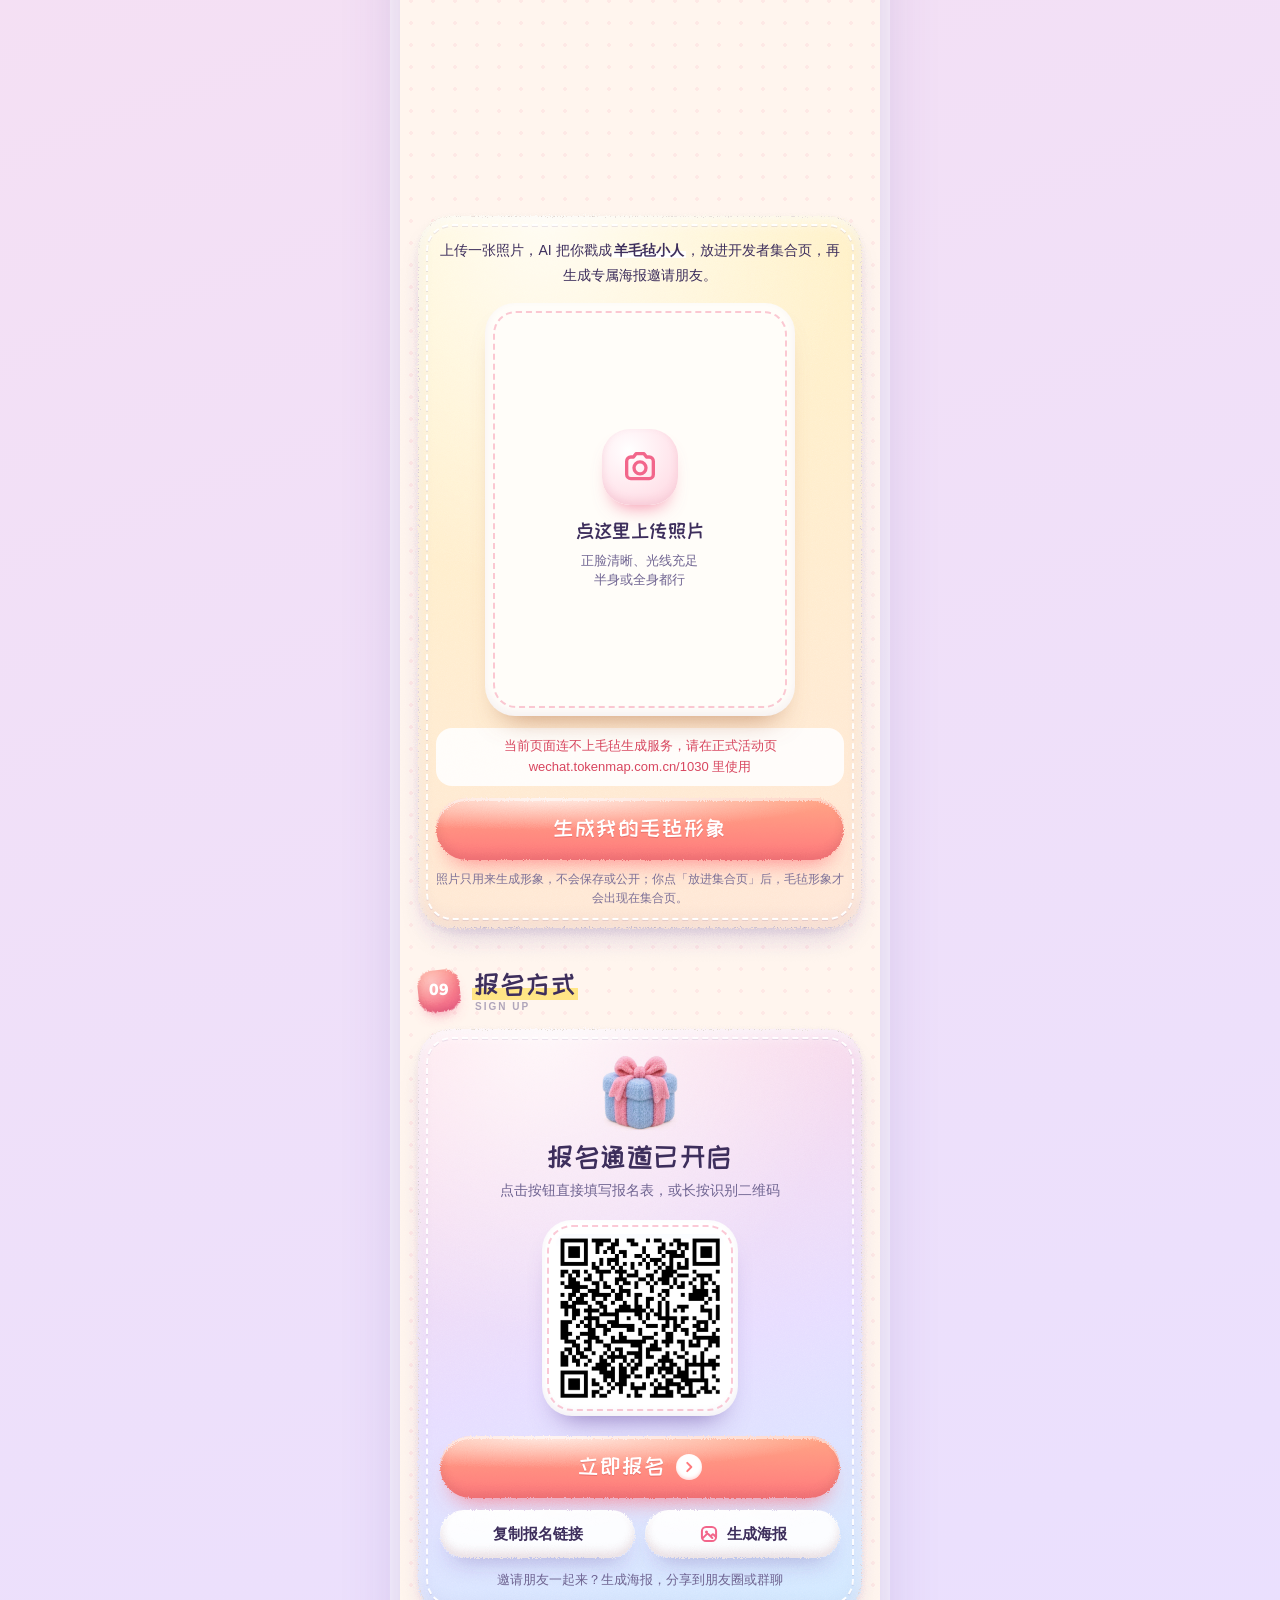
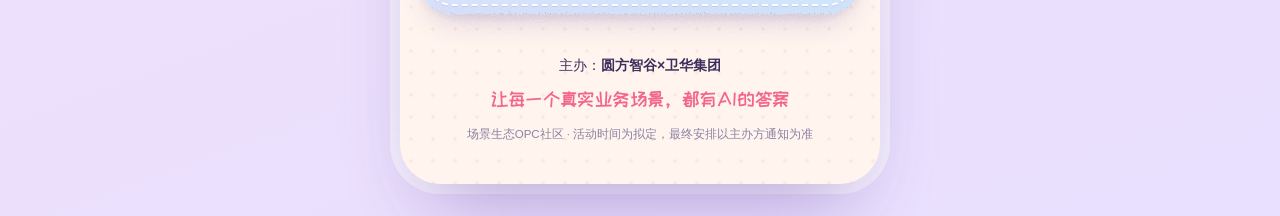
==== commit 1d9f3079: "Put the plush crane behind the felt avatar on personal posters The crane stands behind on the right;" ====
--- a/index.html
+++ b/index.html
@@ -547,6 +547,6 @@
 
   <script src="js/main.js?v=20261030-2" defer></script>
   <script src="js/felt.js?v=20261030-3" defer></script>
-  <script src="js/poster.js?v=20261030-3" defer></script>
+  <script src="js/poster.js?v=20261030-4" defer></script>
 </body>
 </html>
